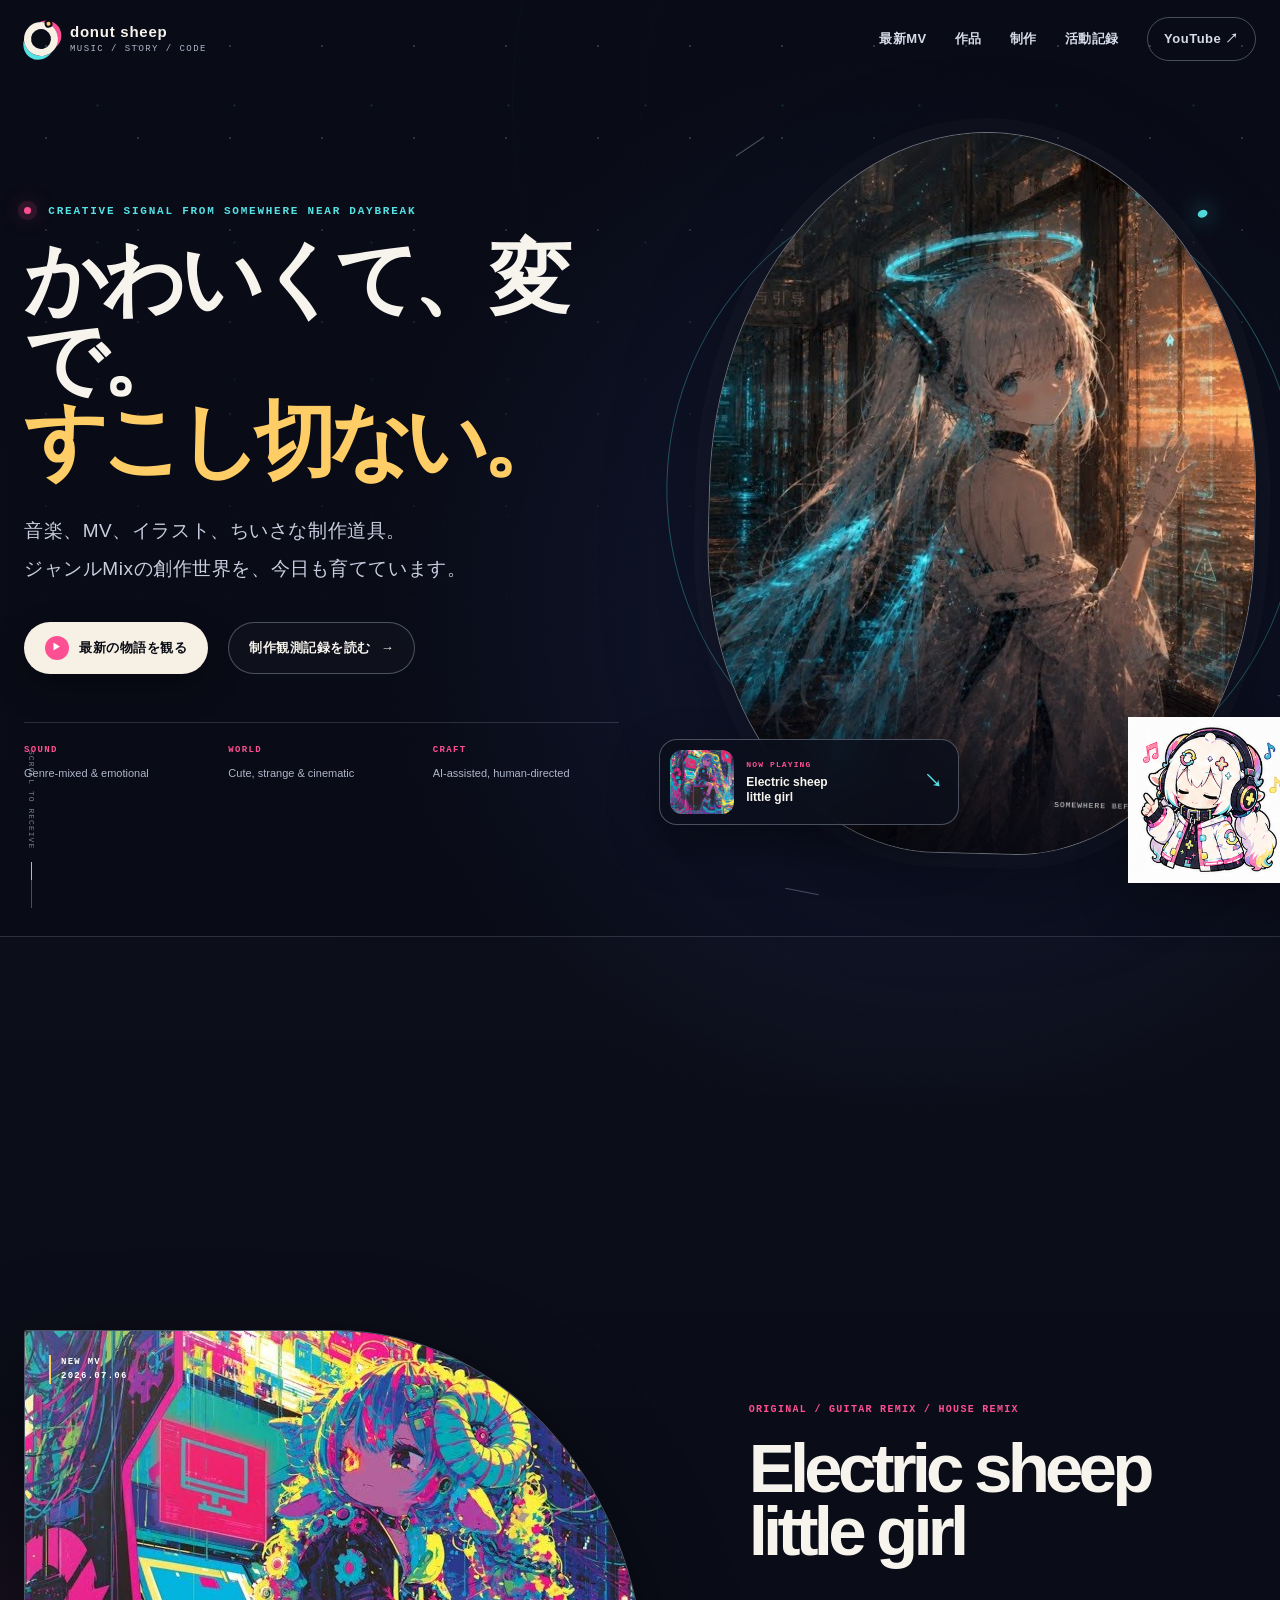
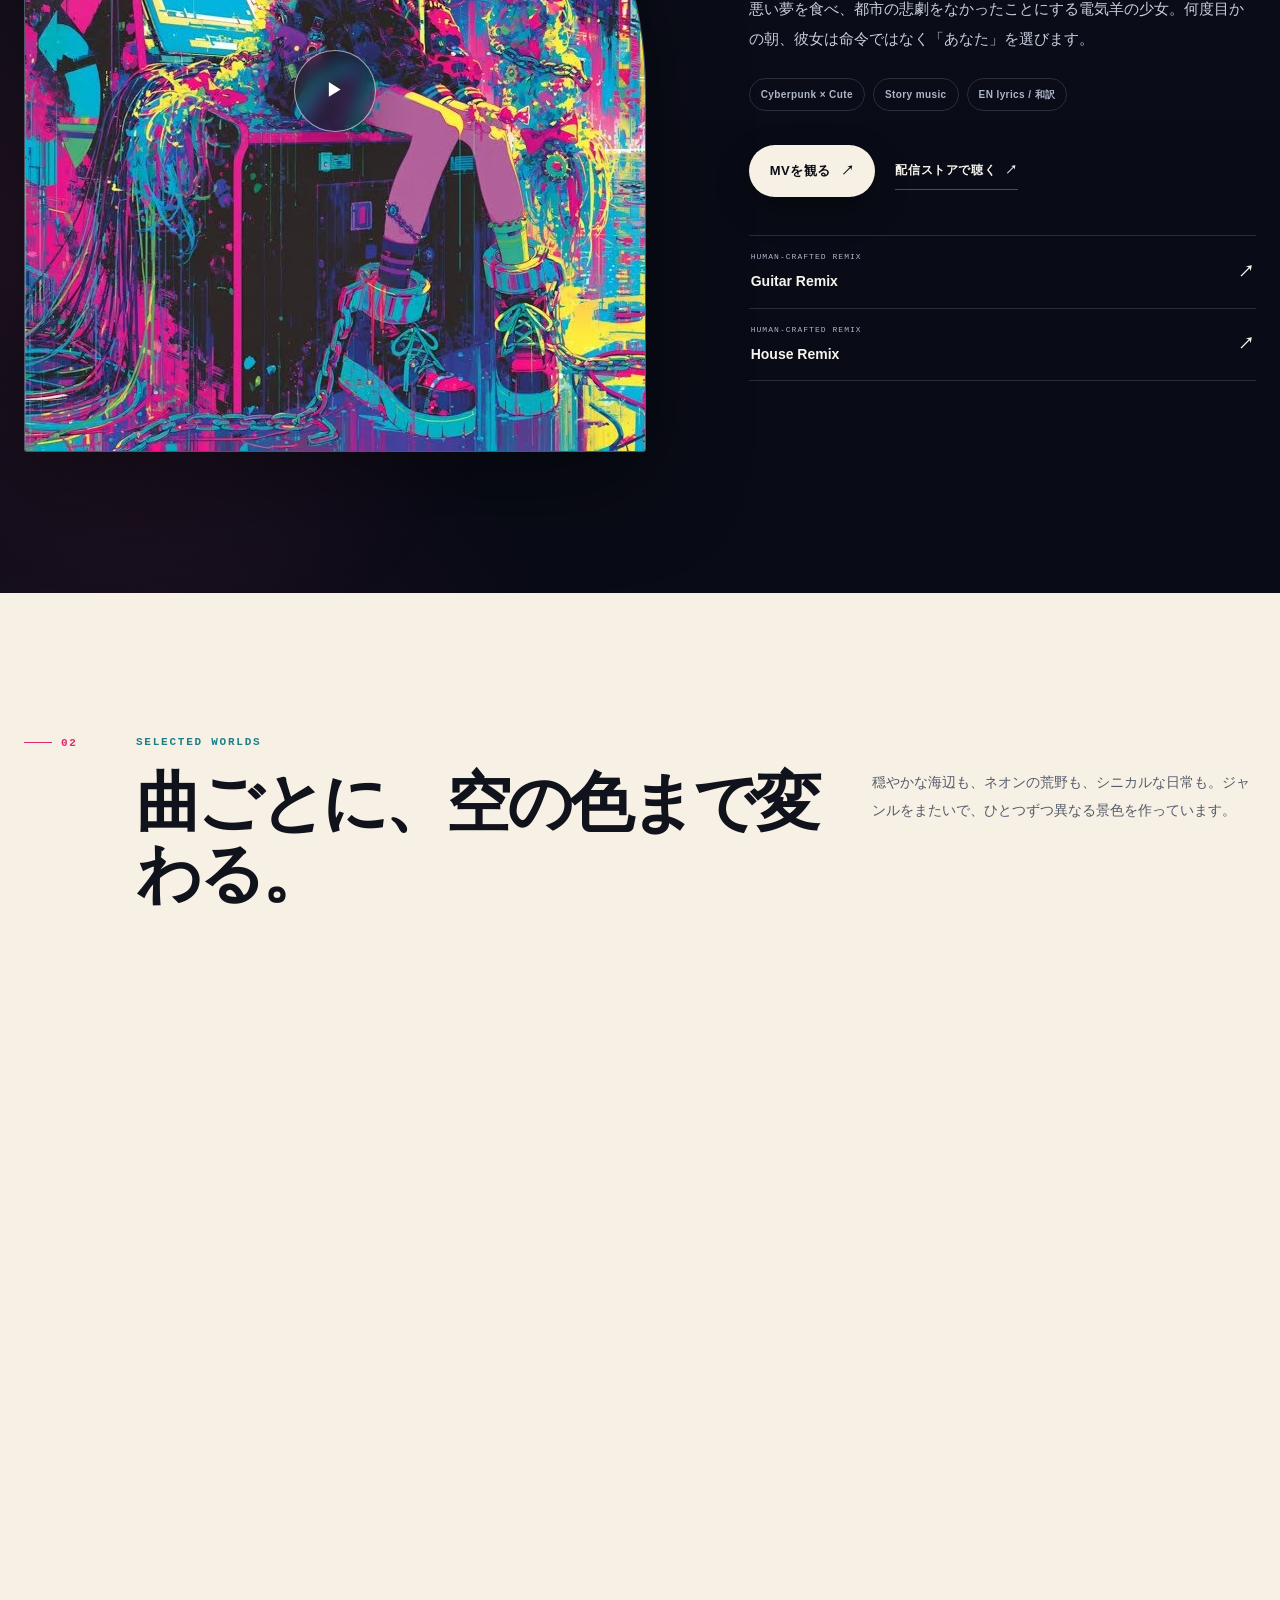
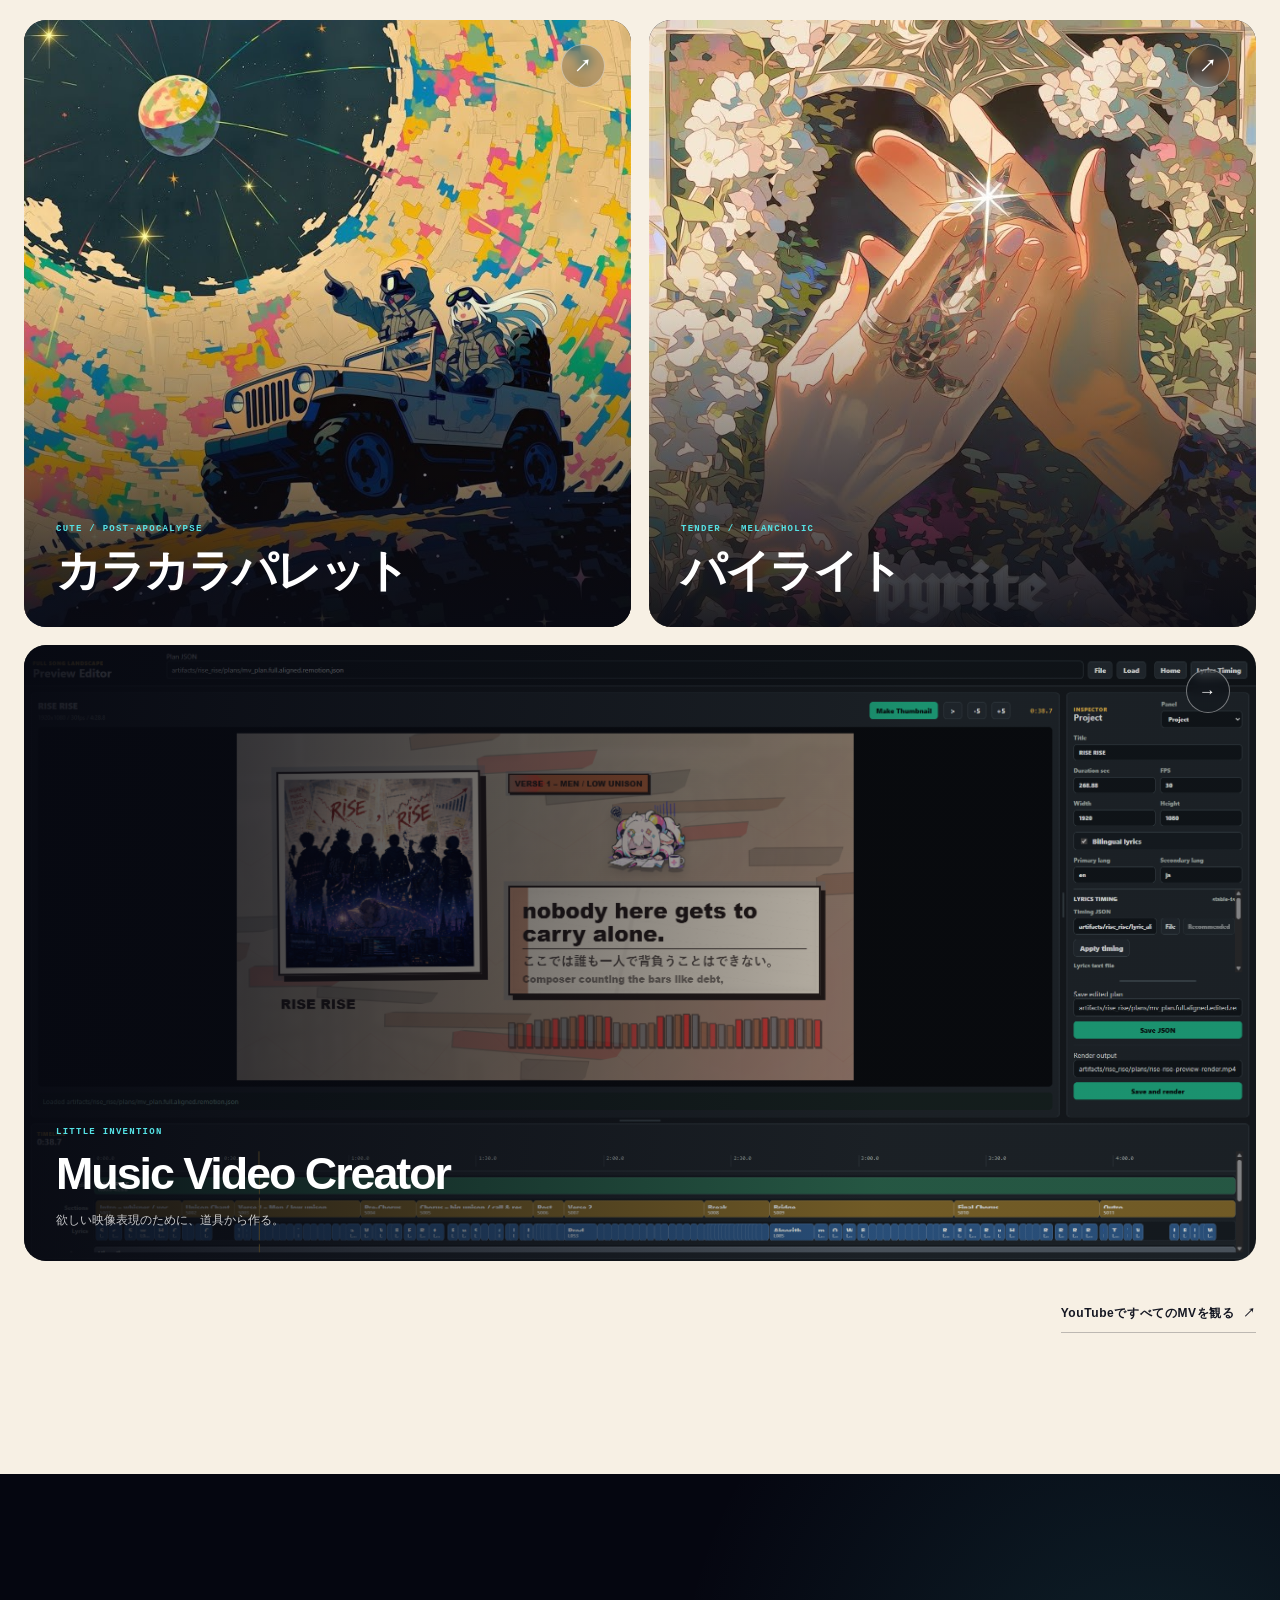
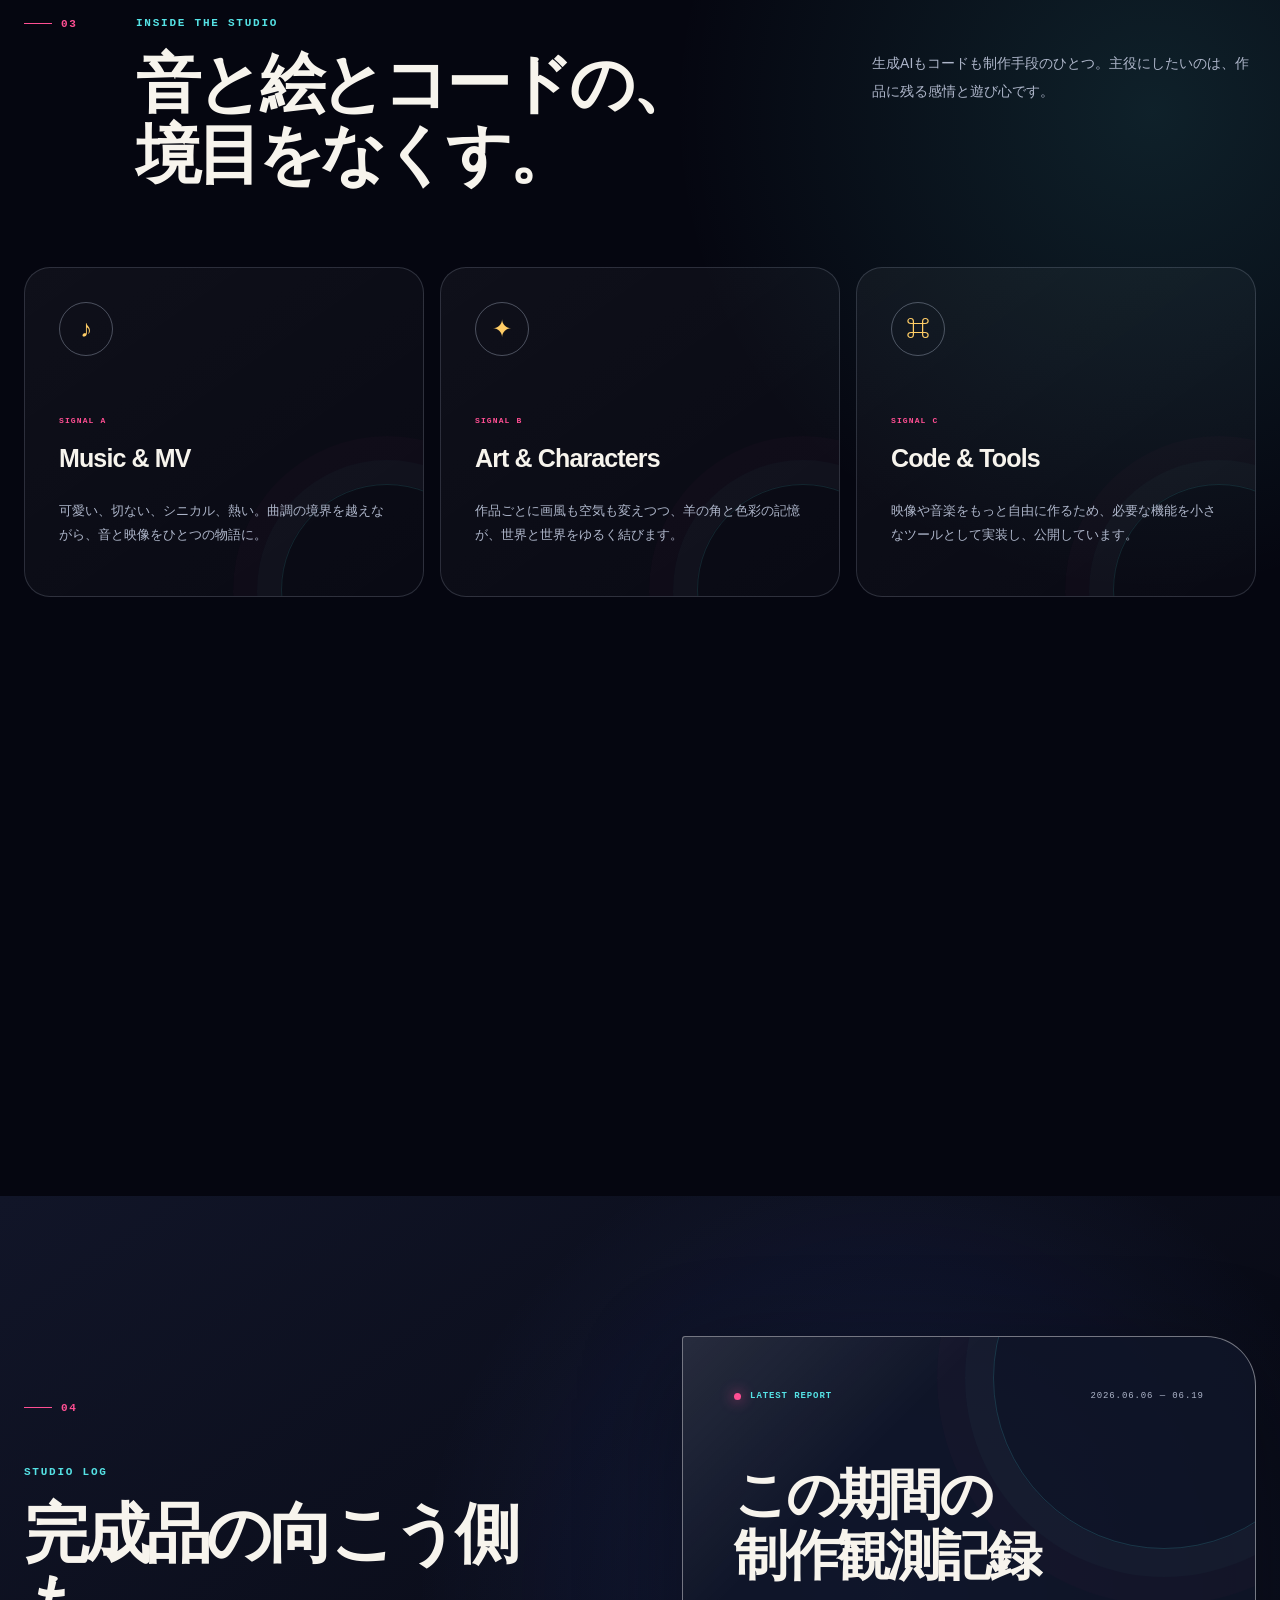
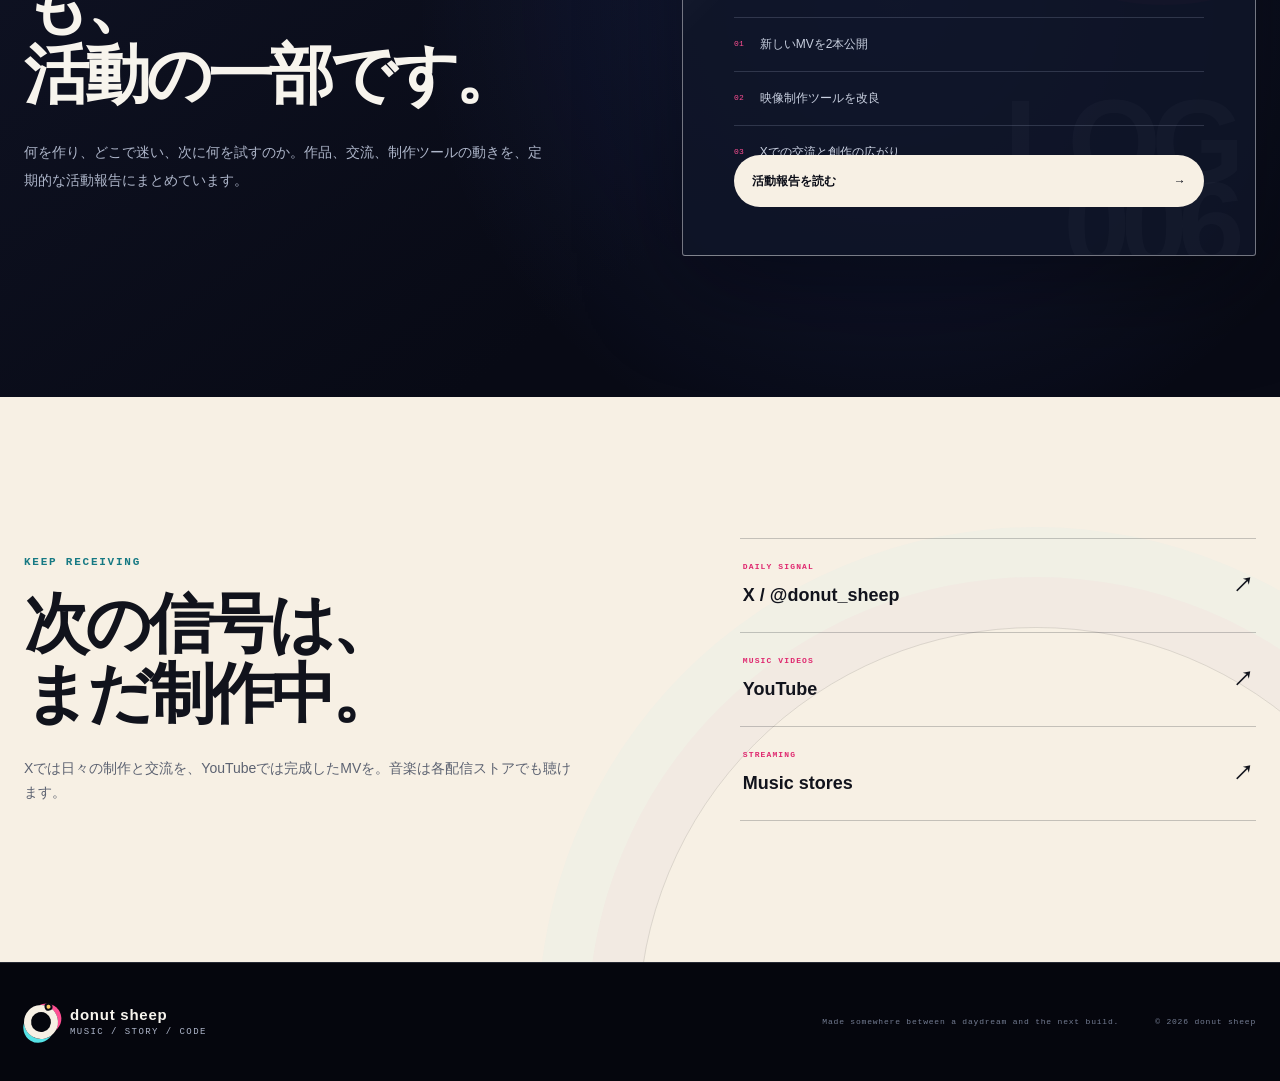
==== index.html @ ee9e43a9 "feat: launch permanent creative landing page" ====
<!doctype html>
<html lang="ja">
<head>
  <meta charset="utf-8">
  <meta name="viewport" content="width=device-width, initial-scale=1">
  <meta name="theme-color" content="#090b16">
  <meta name="description" content="どーなつひつじの音楽、MV、イラスト、制作ツールと活動記録。かわいくて、変で、すこし切ない創作世界をお届けします。">
  <meta property="og:type" content="website">
  <meta property="og:locale" content="ja_JP">
  <meta property="og:site_name" content="donut sheep">
  <meta property="og:title" content="donut sheep — 音楽と物語と、ちいさな発明">
  <meta property="og:description" content="かわいくて、変で、すこし切ない。音楽、MV、イラスト、コードが混ざり合う創作世界。">
  <meta property="og:url" content="https://donut-hitsuji.github.io/donut-sheep-activity-repo/">
  <meta property="og:image" content="https://donut-hitsuji.github.io/donut-sheep-activity-repo/assets/release-art/OLAK5uy_mo6-ecgW5FGHh7VlrSY8kWySjvDVWqp0U.jpg">
  <meta name="twitter:card" content="summary_large_image">
  <meta name="twitter:title" content="donut sheep — 音楽と物語と、ちいさな発明">
  <meta name="twitter:description" content="かわいくて、変で、すこし切ない創作世界。">
  <meta name="twitter:image" content="https://donut-hitsuji.github.io/donut-sheep-activity-repo/assets/release-art/OLAK5uy_mo6-ecgW5FGHh7VlrSY8kWySjvDVWqp0U.jpg">
  <link rel="canonical" href="https://donut-hitsuji.github.io/donut-sheep-activity-repo/">
  <link rel="icon" href="favicon.ico">
  <link rel="preload" href="assets/release-art/OLAK5uy_kS2SrZ3tnEMLHogoIgh3OvYpsSu4DKW_o.jpg" as="image">
  <link rel="preload" href="assets/release-art/OLAK5uy_mo6-ecgW5FGHh7VlrSY8kWySjvDVWqp0U.jpg" as="image">
  <link rel="stylesheet" href="assets/landing.css">
  <script src="assets/landing.js" defer></script>
  <title>donut sheep — 音楽と物語と、ちいさな発明</title>
</head>
<body>
  <a class="skip-link" href="#main">本文へ移動</a>
  <div class="ambient" aria-hidden="true">
    <span class="ambient-orbit ambient-orbit-a"></span>
    <span class="ambient-orbit ambient-orbit-b"></span>
  </div>

  <header class="site-header" data-header>
    <div class="nav-shell">
      <a class="brand" href="#top" aria-label="donut sheep トップへ">
        <span class="brand-mark" aria-hidden="true"><span></span></span>
        <span class="brand-copy">
          <strong>donut sheep</strong>
          <small>music / story / code</small>
        </span>
      </a>

      <button class="nav-toggle" type="button" aria-expanded="false" aria-controls="site-navigation" data-nav-toggle>
        <span class="sr-only">メニューを開く</span>
        <span></span><span></span>
      </button>

      <nav class="site-nav" id="site-navigation" aria-label="メインナビゲーション" data-nav>
        <a href="#now-playing">最新MV</a>
        <a href="#worlds">作品</a>
        <a href="#studio">制作</a>
        <a href="#activity">活動記録</a>
        <a class="nav-cta" href="https://www.youtube.com/@donutsheep_music" target="_blank" rel="noopener">YouTube <span aria-hidden="true">↗</span></a>
      </nav>
    </div>
  </header>

  <main id="main">
    <section class="hero" id="top" aria-labelledby="hero-title">
      <div class="hero-copy" data-reveal>
        <p class="eyebrow"><span class="signal-dot" aria-hidden="true"></span> Creative signal from somewhere near daybreak</p>
        <h1 id="hero-title"><span class="hero-title-first">かわいくて、<span>変で。</span></span><br><em>すこし切ない。</em></h1>
        <p class="hero-lead">音楽、MV、イラスト、ちいさな制作道具。<br>ジャンルMixの創作世界を、今日も育てています。</p>
        <div class="hero-actions">
          <a class="button button-primary" href="https://www.youtube.com/watch?v=LVpZmKG5guM" target="_blank" rel="noopener">
            <span class="button-icon" aria-hidden="true">▶</span> 最新の物語を観る
          </a>
          <a class="button button-ghost" data-latest-report-link href="activity-logs/2026-06-06.html">制作観測記録を読む <span aria-hidden="true">→</span></a>
        </div>
        <dl class="hero-facts" aria-label="活動概要">
          <div><dt>Sound</dt><dd>Genre-mixed &amp; emotional</dd></div>
          <div><dt>World</dt><dd>Cute, strange &amp; cinematic</dd></div>
          <div><dt>Craft</dt><dd>AI-assisted, human-directed</dd></div>
        </dl>
      </div>

      <div class="hero-visual" data-hero-visual data-reveal>
        <div class="hero-orbit" aria-hidden="true">
          <span class="orbit orbit-one"></span>
          <span class="orbit orbit-two"></span>
          <span class="orbit-tick tick-one"></span>
          <span class="orbit-tick tick-two"></span>
          <span class="orbit-tick tick-three"></span>
        </div>
        <figure class="hero-window">
          <img src="assets/release-art/OLAK5uy_kS2SrZ3tnEMLHogoIgh3OvYpsSu4DKW_o.jpg" alt="海辺の終着駅に立つ、光の輪をまとった少女のアートワーク" width="720" height="720">
          <figcaption>
            <span>Signal 4039</span>
            <span>somewhere before daybreak</span>
          </figcaption>
        </figure>
        <img class="hero-mascot" src="assets/characters/headphones.png" alt="ヘッドフォンで音楽を聴く、どーなつひつじのキャラクター" width="336" height="337">
        <a class="now-signal" href="#now-playing" aria-label="最新MV Electric sheep little girl へ">
          <img src="assets/release-art/OLAK5uy_mo6-ecgW5FGHh7VlrSY8kWySjvDVWqp0U.jpg" alt="" width="720" height="720">
          <span><small>NOW PLAYING</small><strong>Electric sheep<br>little girl</strong></span>
          <b aria-hidden="true">↘</b>
        </a>
      </div>

      <a class="scroll-cue" href="#now-playing">
        <span>Scroll to receive</span><i aria-hidden="true"></i>
      </a>
    </section>

    <section class="section feature-section" id="now-playing" aria-labelledby="now-heading">
      <div class="section-shell">
        <div class="section-heading" data-reveal>
          <p class="section-number">01</p>
          <div>
            <p class="eyebrow">Now playing</p>
            <h2 id="now-heading">いま届いている、<br>いちばん新しい物語。</h2>
          </div>
        </div>

        <article class="feature" data-reveal>
          <a class="feature-art" href="https://www.youtube.com/watch?v=LVpZmKG5guM" target="_blank" rel="noopener" aria-label="Electric sheep little girl のMVをYouTubeで観る">
            <img src="assets/release-art/OLAK5uy_mo6-ecgW5FGHh7VlrSY8kWySjvDVWqp0U.jpg" alt="鮮烈なネオンの電脳街に座る電気羊の少女" width="720" height="720" loading="lazy">
            <span class="art-play" aria-hidden="true">▶</span>
            <span class="art-corner">NEW MV<br>2026.07.06</span>
          </a>
          <div class="feature-copy">
            <p class="feature-kicker">Original / Guitar remix / House remix</p>
            <h3>Electric sheep<br>little girl</h3>
            <p class="feature-jp">悪い夢を食べ、都市の悲劇をなかったことにする電気羊の少女。何度目かの朝、彼女は命令ではなく「あなた」を選びます。</p>
            <div class="tag-list" aria-label="作品の特徴">
              <span>Cyberpunk × Cute</span><span>Story music</span><span>EN lyrics / 和訳</span>
            </div>
            <div class="feature-actions">
              <a class="button button-primary" href="https://www.youtube.com/watch?v=LVpZmKG5guM" target="_blank" rel="noopener">MVを観る <span aria-hidden="true">↗</span></a>
              <a class="text-link" href="https://linkco.re/ceUFvYER" target="_blank" rel="noopener">配信ストアで聴く <span aria-hidden="true">↗</span></a>
            </div>
            <div class="remix-list" aria-label="リミックス版">
              <a href="https://www.youtube.com/watch?v=sjA3XoUNMxE" target="_blank" rel="noopener">
                <span><small>HUMAN-CRAFTED REMIX</small><strong>Guitar Remix</strong></span><b aria-hidden="true">↗</b>
              </a>
              <a href="https://www.youtube.com/watch?v=4fTm78fnKjc" target="_blank" rel="noopener">
                <span><small>HUMAN-CRAFTED REMIX</small><strong>House Remix</strong></span><b aria-hidden="true">↗</b>
              </a>
            </div>
          </div>
        </article>
      </div>
    </section>

    <section class="section worlds-section" id="worlds" aria-labelledby="worlds-heading">
      <div class="section-shell">
        <div class="section-heading section-heading-split" data-reveal>
          <p class="section-number">02</p>
          <div>
            <p class="eyebrow">Selected worlds</p>
            <h2 id="worlds-heading">曲ごとに、空の色まで変わる。</h2>
          </div>
          <p class="section-intro">穏やかな海辺も、ネオンの荒野も、シニカルな日常も。ジャンルをまたいで、ひとつずつ異なる景色を作っています。</p>
        </div>

        <div class="world-grid">
          <a class="world-card world-card-wide" href="https://www.youtube.com/watch?v=DcTbUKzBPII" target="_blank" rel="noopener" data-reveal>
            <img src="assets/illustrations/いぬしっぽ.png" alt="犬が空模様を知らせる、いぬしっぽ気象台の街" width="1672" height="941" loading="lazy">
            <span class="world-shade"></span>
            <span class="world-copy"><small>HEALING / A LITTLE STRANGE</small><strong>いぬしっぽ気象台</strong><em>犬の気分で天気が変わる、七浜市の優しい風景。</em></span>
            <b aria-hidden="true">↗</b>
          </a>

          <a class="world-card" href="https://www.youtube.com/watch?v=tz9W5wWu4Xw" target="_blank" rel="noopener" data-reveal>
            <img src="assets/release-art/OLAK5uy_lgrVumqoSAPf03ZkZy9Vve4gCm-NOqR8g.jpg" alt="カラフルなポストアポカリプスの荒野を走る二人" width="720" height="720" loading="lazy">
            <span class="world-shade"></span>
            <span class="world-copy"><small>CUTE / POST-APOCALYPSE</small><strong>カラカラパレット</strong></span>
            <b aria-hidden="true">↗</b>
          </a>

          <a class="world-card" href="https://www.youtube.com/watch?v=3l1HzoUb9ec" target="_blank" rel="noopener" data-reveal>
            <img src="assets/release-art/OLAK5uy_lHQD8-dNjEWEXRk9tJUxF_X1QBNe7oWpc.jpg" alt="花に囲まれ、二人の手が鉱石を包むパイライトのアートワーク" width="720" height="720" loading="lazy">
            <span class="world-shade"></span>
            <span class="world-copy"><small>TENDER / MELANCHOLIC</small><strong>パイライト</strong></span>
            <b aria-hidden="true">↗</b>
          </a>

          <a class="world-card world-card-tool" href="music-video-creator.html" data-reveal>
            <img src="assets/PromoMaterials/MusicVideoCreator/full-preview.png" alt="Music Video Creatorの編集画面" width="1920" height="1080" loading="lazy">
            <span class="world-shade"></span>
            <span class="world-copy"><small>LITTLE INVENTION</small><strong>Music Video Creator</strong><em>欲しい映像表現のために、道具から作る。</em></span>
            <b aria-hidden="true">→</b>
          </a>
        </div>

        <p class="section-end-link" data-reveal><a class="text-link" href="https://www.youtube.com/@donutsheep_music/videos" target="_blank" rel="noopener">YouTubeですべてのMVを観る <span aria-hidden="true">↗</span></a></p>
      </div>
    </section>

    <section class="section studio-section" id="studio" aria-labelledby="studio-heading">
      <div class="section-shell">
        <div class="section-heading section-heading-split" data-reveal>
          <p class="section-number">03</p>
          <div>
            <p class="eyebrow">Inside the studio</p>
            <h2 id="studio-heading">音と絵とコードの、<br>境目をなくす。</h2>
          </div>
          <p class="section-intro">生成AIもコードも制作手段のひとつ。主役にしたいのは、作品に残る感情と遊び心です。</p>
        </div>

        <div class="signal-cards">
          <article class="signal-card" data-reveal>
            <span class="signal-icon" aria-hidden="true">♪</span>
            <p class="signal-index">SIGNAL A</p>
            <h3>Music &amp; MV</h3>
            <p>可愛い、切ない、シニカル、熱い。曲調の境界を越えながら、音と映像をひとつの物語に。</p>
          </article>
          <article class="signal-card" data-reveal>
            <span class="signal-icon" aria-hidden="true">✦</span>
            <p class="signal-index">SIGNAL B</p>
            <h3>Art &amp; Characters</h3>
            <p>作品ごとに画風も空気も変えつつ、羊の角と色彩の記憶が、世界と世界をゆるく結びます。</p>
          </article>
          <article class="signal-card" data-reveal>
            <span class="signal-icon" aria-hidden="true">⌘</span>
            <p class="signal-index">SIGNAL C</p>
            <h3>Code &amp; Tools</h3>
            <p>映像や音楽をもっと自由に作るため、必要な機能を小さなツールとして実装し、公開しています。</p>
          </article>
        </div>

        <div class="tool-bench" data-reveal>
          <div class="tool-bench-copy">
            <p class="eyebrow">Open workbench</p>
            <h3>制作に使える、公開HTML。</h3>
            <p>ジャンルや楽器、画風、映像美術を見渡すリファレンスと、音を整えるための小さな道具。ブラウザから自由に使えます。</p>
          </div>
          <div class="tool-links">
            <a href="public_tools/music_instrument_prompt_atlas.html"><span><small>MUSIC</small>Genre &amp; Instrument Atlas</span><b aria-hidden="true">→</b></a>
            <a href="public_tools/mv-nonreal-style-vocabulary.html"><span><small>VISUAL</small>Nonreal Style Vocabulary</span><b aria-hidden="true">→</b></a>
            <a href="public_tools/mv-visual-vocabulary.html"><span><small>VISUAL</small>MV Visual Vocabulary</span><b aria-hidden="true">→</b></a>
            <a href="public_tools/spatial_audio_effects_tool.html"><span><small>AUDIO</small>Spatial Audio Effects</span><b aria-hidden="true">→</b></a>
          </div>
          <img src="assets/characters/coding.png" alt="ノートパソコンで制作する、どーなつひつじのキャラクター" width="336" height="336" loading="lazy">
        </div>
      </div>
    </section>

    <section class="section activity-section" id="activity" aria-labelledby="activity-heading">
      <div class="section-shell activity-shell">
        <div class="activity-copy" data-reveal>
          <p class="section-number">04</p>
          <p class="eyebrow">Studio log</p>
          <h2 id="activity-heading">完成品の向こう側も、<br>活動の一部です。</h2>
          <p>何を作り、どこで迷い、次に何を試すのか。作品、交流、制作ツールの動きを、定期的な活動報告にまとめています。</p>
        </div>

        <article class="report-card" data-reveal>
          <div class="report-topline">
            <span class="report-status"><i aria-hidden="true"></i> Latest report</span>
            <time data-latest-report-period datetime="2026-06-19">2026.06.06 — 06.19</time>
          </div>
          <h3>この期間の<br>制作観測記録</h3>
          <ul>
            <li data-latest-report-highlight="1"><span>01</span>新しいMVを2本公開</li>
            <li data-latest-report-highlight="2"><span>02</span>映像制作ツールを改良</li>
            <li data-latest-report-highlight="3"><span>03</span>Xでの交流と創作の広がり</li>
          </ul>
          <a class="report-link" data-latest-report-link href="activity-logs/2026-06-06.html">活動報告を読む <span aria-hidden="true">→</span></a>
          <span class="report-watermark" aria-hidden="true">LOG<br>006</span>
        </article>
      </div>
    </section>

    <section class="section connect-section" id="connect" aria-labelledby="connect-heading">
      <div class="section-shell connect-shell" data-reveal>
        <div>
          <p class="eyebrow">Keep receiving</p>
          <h2 id="connect-heading">次の信号は、<br>まだ制作中。</h2>
          <p>Xでは日々の制作と交流を、YouTubeでは完成したMVを。音楽は各配信ストアでも聴けます。</p>
        </div>
        <div class="connect-links">
          <a href="https://x.com/donut_sheep" target="_blank" rel="noopener"><span><small>DAILY SIGNAL</small><strong>X / @donut_sheep</strong></span><b aria-hidden="true">↗</b></a>
          <a href="https://www.youtube.com/@donutsheep_music" target="_blank" rel="noopener"><span><small>MUSIC VIDEOS</small><strong>YouTube</strong></span><b aria-hidden="true">↗</b></a>
          <a href="https://www.tunecore.co.jp/artists/donut_hitsuji" target="_blank" rel="noopener"><span><small>STREAMING</small><strong>Music stores</strong></span><b aria-hidden="true">↗</b></a>
        </div>
      </div>
    </section>
  </main>

  <footer class="site-footer">
    <div class="footer-shell">
      <a class="brand footer-brand" href="#top">
        <span class="brand-mark" aria-hidden="true"><span></span></span>
        <span class="brand-copy"><strong>donut sheep</strong><small>music / story / code</small></span>
      </a>
      <p>Made somewhere between a daydream and the next build.</p>
      <p>© <span data-year>2026</span> donut sheep</p>
    </div>
  </footer>
</body>
</html>
---- assets/landing.css ----
:root {
  color-scheme: dark;
  --bg: #090b16;
  --bg-deep: #050610;
  --surface: #111625;
  --surface-soft: #171c2f;
  --cream: #f7f0e4;
  --ink: #f7f4ed;
  --muted: #aeb6ca;
  --cyan: #55e2e5;
  --pink: #ff4f93;
  --gold: #ffcd66;
  --blue: #7195ff;
  --line: rgba(218, 230, 255, 0.16);
  --line-strong: rgba(218, 230, 255, 0.3);
  --shadow: 0 30px 100px rgba(0, 0, 0, 0.38);
  --shell: min(1240px, calc(100% - 48px));
  --radius: 26px;
  --ease: cubic-bezier(0.22, 1, 0.36, 1);
}

* {
  box-sizing: border-box;
}

html {
  scroll-behavior: smooth;
  scroll-padding-top: 96px;
}

body {
  margin: 0;
  overflow-x: hidden;
  background:
    radial-gradient(circle at 72% 8%, rgba(59, 90, 188, 0.19), transparent 34rem),
    radial-gradient(circle at 12% 32%, rgba(255, 79, 147, 0.08), transparent 28rem),
    var(--bg);
  color: var(--ink);
  font-family: Inter, "Hiragino Sans", "Yu Gothic UI", "Yu Gothic", Meiryo, sans-serif;
  font-size: 16px;
  line-height: 1.75;
  text-rendering: optimizeLegibility;
  -webkit-font-smoothing: antialiased;
}

body::selection {
  background: var(--pink);
  color: white;
}

img {
  display: block;
  max-width: 100%;
}

a {
  color: inherit;
  text-decoration: none;
}

button,
a {
  -webkit-tap-highlight-color: transparent;
}

button {
  font: inherit;
}

:focus-visible {
  outline: 3px solid var(--gold);
  outline-offset: 5px;
}

.sr-only {
  position: absolute;
  width: 1px;
  height: 1px;
  padding: 0;
  margin: -1px;
  overflow: hidden;
  clip: rect(0, 0, 0, 0);
  white-space: nowrap;
  border: 0;
}

.skip-link {
  position: fixed;
  z-index: 200;
  top: 12px;
  left: 12px;
  transform: translateY(-160%);
  border-radius: 999px;
  background: var(--cream);
  padding: 10px 18px;
  color: var(--bg);
  font-weight: 800;
  transition: transform 0.2s ease;
}

.skip-link:focus {
  transform: translateY(0);
}

.ambient {
  position: fixed;
  z-index: -1;
  inset: 0;
  overflow: hidden;
  pointer-events: none;
  background-image:
    radial-gradient(circle, rgba(255, 255, 255, 0.5) 0 1px, transparent 1.4px),
    radial-gradient(circle, rgba(85, 226, 229, 0.35) 0 1px, transparent 1.5px);
  background-position: 0 0, 29px 37px;
  background-size: 92px 92px, 137px 137px;
  mask-image: linear-gradient(to bottom, #000 0, transparent 75%);
  opacity: 0.38;
}

.ambient-orbit {
  position: absolute;
  border: 1px solid rgba(85, 226, 229, 0.1);
  border-radius: 50%;
}

.ambient-orbit-a {
  top: -32vw;
  right: -20vw;
  width: 80vw;
  height: 80vw;
}

.ambient-orbit-b {
  top: -18vw;
  right: -4vw;
  width: 54vw;
  height: 54vw;
  border-color: rgba(255, 79, 147, 0.1);
}

.site-header {
  position: fixed;
  z-index: 100;
  top: 0;
  left: 0;
  width: 100%;
  border-bottom: 1px solid transparent;
  transition: background 0.3s ease, border-color 0.3s ease, backdrop-filter 0.3s ease;
}

.site-header.is-scrolled {
  border-color: var(--line);
  background: rgba(8, 10, 20, 0.82);
  backdrop-filter: blur(18px) saturate(130%);
}

.nav-shell {
  display: flex;
  width: var(--shell);
  min-height: 78px;
  margin: 0 auto;
  align-items: center;
  justify-content: space-between;
  gap: 32px;
}

.brand {
  display: inline-flex;
  align-items: center;
  gap: 12px;
}

.brand-mark {
  position: relative;
  display: grid;
  width: 34px;
  height: 34px;
  place-items: center;
  border: 7px solid var(--cream);
  border-radius: 50%;
  box-shadow: 6px -2px 0 -2px var(--pink), -4px 5px 0 -2px var(--cyan);
  transform: rotate(-14deg);
}

.brand-mark span {
  position: absolute;
  top: -7px;
  right: -5px;
  width: 8px;
  height: 8px;
  border: 2px solid var(--bg);
  border-radius: 50%;
  background: var(--gold);
}

.brand-copy {
  display: grid;
  line-height: 1.05;
}

.brand-copy strong {
  font-size: 15px;
  font-weight: 900;
  letter-spacing: 0.05em;
}

.brand-copy small {
  margin-top: 5px;
  color: var(--muted);
  font-family: ui-monospace, SFMono-Regular, Consolas, monospace;
  font-size: 9px;
  letter-spacing: 0.16em;
  text-transform: uppercase;
}

.site-nav {
  display: flex;
  align-items: center;
  gap: 28px;
}

.site-nav > a {
  position: relative;
  color: #d6dbea;
  font-size: 13px;
  font-weight: 700;
  letter-spacing: 0.04em;
}

.site-nav > a:not(.nav-cta)::after {
  position: absolute;
  bottom: -8px;
  left: 0;
  width: 100%;
  height: 1px;
  background: var(--cyan);
  content: "";
  transform: scaleX(0);
  transform-origin: right;
  transition: transform 0.3s var(--ease);
}

.site-nav > a:not(.nav-cta):hover::after {
  transform: scaleX(1);
  transform-origin: left;
}

.site-nav .nav-cta {
  border: 1px solid var(--line-strong);
  border-radius: 999px;
  padding: 10px 16px;
  transition: border-color 0.2s ease, background 0.2s ease;
}

.site-nav .nav-cta:hover {
  border-color: var(--cyan);
  background: rgba(85, 226, 229, 0.08);
}

.nav-toggle {
  display: none;
  width: 46px;
  height: 46px;
  border: 1px solid var(--line);
  border-radius: 50%;
  background: rgba(255, 255, 255, 0.04);
  color: var(--ink);
}

.nav-toggle > span:not(.sr-only) {
  display: block;
  width: 19px;
  height: 1px;
  margin: 5px auto;
  background: currentColor;
  transition: transform 0.25s ease;
}

.hero {
  position: relative;
  display: grid;
  width: var(--shell);
  min-height: 100svh;
  margin: 0 auto;
  padding: 132px 0 82px;
  grid-template-columns: minmax(0, 1fr) minmax(460px, 0.92fr);
  align-items: center;
  gap: clamp(46px, 7vw, 100px);
}

.hero-copy {
  position: relative;
  z-index: 5;
}

.eyebrow {
  margin: 0 0 18px;
  color: var(--cyan);
  font-family: ui-monospace, SFMono-Regular, Consolas, monospace;
  font-size: 11px;
  font-weight: 800;
  letter-spacing: 0.16em;
  line-height: 1.5;
  text-transform: uppercase;
}

.signal-dot {
  display: inline-block;
  width: 7px;
  height: 7px;
  margin-right: 9px;
  border-radius: 50%;
  background: var(--pink);
  box-shadow: 0 0 0 6px rgba(255, 79, 147, 0.12), 0 0 22px var(--pink);
  animation: signal-pulse 2.2s ease-in-out infinite;
}

.hero h1 {
  max-width: 760px;
  margin: 0;
  font-size: clamp(54px, 6.4vw, 104px);
  font-weight: 900;
  letter-spacing: -0.075em;
  line-height: 0.99;
}

.hero h1 em {
  color: var(--gold);
  font-family: "Yu Mincho", "Hiragino Mincho ProN", serif;
  font-style: normal;
  font-weight: 700;
  letter-spacing: -0.09em;
}

.hero-lead {
  max-width: 620px;
  margin: 30px 0 0;
  color: #c8cedf;
  font-size: clamp(16px, 1.5vw, 19px);
  letter-spacing: 0.03em;
  line-height: 2;
}

.hero-actions,
.feature-actions {
  display: flex;
  margin-top: 34px;
  align-items: center;
  flex-wrap: wrap;
  gap: 14px 20px;
}

.button {
  display: inline-flex;
  min-height: 52px;
  padding: 12px 20px;
  align-items: center;
  justify-content: center;
  gap: 10px;
  border: 1px solid transparent;
  border-radius: 999px;
  font-size: 13px;
  font-weight: 850;
  letter-spacing: 0.04em;
  transition: transform 0.25s var(--ease), box-shadow 0.25s ease, background 0.25s ease, border-color 0.25s ease;
}

.button:hover {
  transform: translateY(-3px);
}

.button-primary {
  background: var(--cream);
  box-shadow: 0 14px 34px rgba(0, 0, 0, 0.25);
  color: #0b0d17;
}

.button-primary:hover {
  box-shadow: 0 16px 44px rgba(85, 226, 229, 0.16);
}

.button-ghost {
  border-color: var(--line-strong);
  background: rgba(255, 255, 255, 0.025);
  color: var(--ink);
}

.button-ghost:hover {
  border-color: var(--cyan);
  background: rgba(85, 226, 229, 0.08);
}

.button-icon {
  display: grid;
  width: 24px;
  height: 24px;
  place-items: center;
  border-radius: 50%;
  background: var(--pink);
  color: white;
  font-size: 9px;
}

.hero-facts {
  display: grid;
  max-width: 650px;
  margin: 48px 0 0;
  padding: 20px 0 0;
  border-top: 1px solid var(--line);
  grid-template-columns: repeat(3, 1fr);
  gap: 18px;
}

.hero-facts div {
  min-width: 0;
}

.hero-facts dt,
.hero-facts dd {
  margin: 0;
}

.hero-facts dt {
  color: var(--pink);
  font-family: ui-monospace, SFMono-Regular, Consolas, monospace;
  font-size: 9px;
  font-weight: 800;
  letter-spacing: 0.15em;
  text-transform: uppercase;
}

.hero-facts dd {
  margin-top: 5px;
  overflow: hidden;
  color: var(--muted);
  font-size: 11px;
  text-overflow: ellipsis;
  white-space: nowrap;
}

.hero-visual {
  --parallax-x: 0px;
  --parallax-y: 0px;
  position: relative;
  z-index: 2;
  min-width: 0;
  transform: translate3d(var(--parallax-x), var(--parallax-y), 0);
  transition: transform 0.35s var(--ease);
}

.hero-window {
  position: relative;
  z-index: 2;
  width: min(100%, 610px);
  margin: 0 auto;
  overflow: hidden;
  border: 1px solid rgba(255, 255, 255, 0.38);
  border-radius: 50% 50% 43% 43%;
  background: var(--surface);
  box-shadow: var(--shadow), 0 0 0 14px rgba(255, 255, 255, 0.025);
  transform: rotate(1.5deg);
}

.hero-window::after {
  position: absolute;
  inset: 0;
  background:
    linear-gradient(145deg, rgba(255, 255, 255, 0.22), transparent 26%),
    linear-gradient(to top, rgba(5, 6, 16, 0.8), transparent 38%);
  content: "";
  pointer-events: none;
}

.hero-window img {
  width: 100%;
  aspect-ratio: 1;
  object-fit: cover;
  filter: saturate(0.92) contrast(1.04);
}

.hero-window figcaption {
  position: absolute;
  z-index: 2;
  right: 9%;
  bottom: 6%;
  left: 9%;
  display: flex;
  margin: 0;
  align-items: end;
  justify-content: space-between;
  gap: 16px;
  color: rgba(255, 255, 255, 0.86);
  font-family: ui-monospace, SFMono-Regular, Consolas, monospace;
  font-size: 8px;
  letter-spacing: 0.12em;
  text-transform: uppercase;
}

.hero-orbit {
  position: absolute;
  z-index: 1;
  inset: -10%;
  pointer-events: none;
}

.orbit {
  position: absolute;
  inset: 2%;
  border: 1px solid rgba(85, 226, 229, 0.35);
  border-radius: 50%;
  transform: rotate(-21deg) scaleY(0.77);
  animation: orbit-turn 28s linear infinite;
}

.orbit::before {
  position: absolute;
  top: 21%;
  right: 0.5%;
  width: 10px;
  height: 10px;
  border-radius: 50%;
  background: var(--cyan);
  box-shadow: 0 0 24px var(--cyan);
  content: "";
}

.orbit-two {
  inset: 10%;
  border-color: rgba(255, 79, 147, 0.3);
  transform: rotate(35deg) scaleY(0.82);
  animation-direction: reverse;
  animation-duration: 34s;
}

.orbit-two::before {
  top: 64%;
  right: 1%;
  width: 7px;
  height: 7px;
  background: var(--pink);
  box-shadow: 0 0 20px var(--pink);
}

.orbit-tick {
  position: absolute;
  width: 34px;
  height: 1px;
  background: var(--line-strong);
}

.tick-one { top: 10%; left: 12%; transform: rotate(-34deg); }
.tick-two { right: 0; bottom: 26%; transform: rotate(18deg); }
.tick-three { bottom: 4%; left: 20%; transform: rotate(11deg); }

.hero-mascot {
  position: absolute;
  z-index: 4;
  right: -7%;
  bottom: -4%;
  width: clamp(126px, 13vw, 190px);
  height: auto;
  filter: drop-shadow(0 16px 24px rgba(0, 0, 0, 0.32));
  animation: mascot-float 5s ease-in-out infinite;
}

.now-signal {
  position: absolute;
  z-index: 5;
  bottom: 4%;
  left: -9%;
  display: grid;
  width: min(300px, 58%);
  padding: 10px;
  border: 1px solid var(--line-strong);
  border-radius: 18px;
  background: rgba(12, 15, 28, 0.82);
  box-shadow: 0 20px 48px rgba(0, 0, 0, 0.38);
  backdrop-filter: blur(16px);
  grid-template-columns: 64px 1fr auto;
  align-items: center;
  gap: 12px;
  transition: transform 0.3s var(--ease), border-color 0.3s ease;
}

.now-signal:hover {
  border-color: var(--pink);
  transform: translateY(-5px) rotate(-1deg);
}

.now-signal img {
  width: 64px;
  height: 64px;
  border-radius: 12px;
  object-fit: cover;
}

.now-signal span {
  display: grid;
  min-width: 0;
}

.now-signal small,
.now-signal strong {
  line-height: 1.25;
}

.now-signal small {
  color: var(--pink);
  font-family: ui-monospace, SFMono-Regular, Consolas, monospace;
  font-size: 8px;
  font-weight: 850;
  letter-spacing: 0.14em;
}

.now-signal strong {
  margin-top: 5px;
  font-size: 12px;
}

.now-signal b {
  padding-right: 6px;
  color: var(--cyan);
  font-size: 18px;
}

.scroll-cue {
  position: absolute;
  bottom: 28px;
  left: 0;
  display: flex;
  align-items: center;
  gap: 13px;
  color: #747e99;
  font-family: ui-monospace, SFMono-Regular, Consolas, monospace;
  font-size: 8px;
  letter-spacing: 0.13em;
  text-transform: uppercase;
  writing-mode: vertical-rl;
}

.scroll-cue i {
  display: block;
  width: 1px;
  height: 46px;
  overflow: hidden;
  background: var(--line-strong);
}

.scroll-cue i::after {
  display: block;
  width: 1px;
  height: 18px;
  background: var(--cyan);
  content: "";
  animation: scroll-drop 2s ease-in-out infinite;
}

.section {
  position: relative;
  padding: clamp(92px, 11vw, 160px) 0;
}

.section-shell {
  width: var(--shell);
  margin: 0 auto;
}

.section-heading {
  display: grid;
  margin-bottom: clamp(46px, 6vw, 82px);
  grid-template-columns: 74px 1fr;
  align-items: start;
  gap: 16px 20px;
}

.section-heading-split {
  grid-template-columns: 74px minmax(0, 1fr) minmax(260px, 0.55fr);
  gap: 20px 38px;
}

.section-number {
  margin: 0;
  color: var(--pink);
  font-family: ui-monospace, SFMono-Regular, Consolas, monospace;
  font-size: 11px;
  font-weight: 800;
  letter-spacing: 0.16em;
}

.section-number::before {
  display: inline-block;
  width: 28px;
  height: 1px;
  margin-right: 9px;
  background: currentColor;
  content: "";
  vertical-align: middle;
}

.section-heading h2,
.activity-copy h2,
.connect-shell h2 {
  margin: 0;
  font-size: clamp(38px, 5.1vw, 72px);
  font-weight: 850;
  letter-spacing: -0.065em;
  line-height: 1.08;
}

.section-intro {
  margin: 34px 0 0;
  color: var(--muted);
  font-size: 14px;
  line-height: 2;
}

.feature-section {
  overflow: hidden;
  border-top: 1px solid var(--line);
  background:
    radial-gradient(circle at 8% 72%, rgba(255, 79, 147, 0.11), transparent 28rem),
    linear-gradient(180deg, rgba(255, 255, 255, 0.015), transparent);
}

.feature {
  display: grid;
  grid-template-columns: minmax(0, 0.92fr) minmax(400px, 0.75fr);
  align-items: center;
  gap: clamp(48px, 8vw, 112px);
}

.feature-art {
  position: relative;
  display: block;
  overflow: hidden;
  border: 1px solid var(--line-strong);
  border-radius: 3px 50% 3px 3px;
  background: var(--surface);
  box-shadow: var(--shadow);
}

.feature-art::before {
  position: absolute;
  z-index: 2;
  inset: 0;
  background: linear-gradient(145deg, rgba(255, 255, 255, 0.16), transparent 28%);
  content: "";
  pointer-events: none;
}

.feature-art img {
  width: 100%;
  aspect-ratio: 1;
  object-fit: cover;
  transition: transform 0.8s var(--ease), filter 0.8s ease;
}

.feature-art:hover img {
  filter: saturate(1.12);
  transform: scale(1.025);
}

.art-play {
  position: absolute;
  z-index: 3;
  top: 50%;
  left: 50%;
  display: grid;
  width: 82px;
  height: 82px;
  place-items: center;
  border: 1px solid rgba(255, 255, 255, 0.58);
  border-radius: 50%;
  background: rgba(7, 8, 18, 0.34);
  box-shadow: 0 12px 40px rgba(0, 0, 0, 0.24);
  backdrop-filter: blur(8px);
  color: white;
  font-size: 18px;
  transform: translate(-50%, -50%);
  transition: background 0.3s ease, transform 0.3s var(--ease);
}

.feature-art:hover .art-play {
  background: var(--pink);
  transform: translate(-50%, -50%) scale(1.08);
}

.art-corner {
  position: absolute;
  z-index: 3;
  top: 24px;
  left: 24px;
  border-left: 2px solid var(--gold);
  padding-left: 10px;
  color: white;
  font-family: ui-monospace, SFMono-Regular, Consolas, monospace;
  font-size: 9px;
  font-weight: 800;
  letter-spacing: 0.14em;
  line-height: 1.6;
}

.feature-copy {
  position: relative;
}

.feature-kicker {
  margin: 0 0 18px;
  color: var(--pink);
  font-family: ui-monospace, SFMono-Regular, Consolas, monospace;
  font-size: 10px;
  font-weight: 800;
  letter-spacing: 0.13em;
  text-transform: uppercase;
}

.feature-copy h3 {
  margin: 0;
  font-size: clamp(48px, 5.4vw, 80px);
  font-weight: 850;
  letter-spacing: -0.07em;
  line-height: 0.92;
}

.feature-jp {
  max-width: 620px;
  margin: 30px 0 0;
  color: #c7cede;
  font-size: 15px;
  line-height: 2;
}

.tag-list {
  display: flex;
  margin-top: 24px;
  flex-wrap: wrap;
  gap: 8px;
}

.tag-list span {
  border: 1px solid var(--line);
  border-radius: 999px;
  padding: 7px 11px;
  color: var(--muted);
  font-size: 10px;
  font-weight: 750;
  letter-spacing: 0.04em;
}

.text-link {
  display: inline-flex;
  padding: 8px 0;
  align-items: center;
  gap: 9px;
  border-bottom: 1px solid var(--line-strong);
  color: var(--ink);
  font-size: 12px;
  font-weight: 800;
  letter-spacing: 0.05em;
  transition: border-color 0.2s ease, color 0.2s ease;
}

.text-link:hover {
  border-color: var(--cyan);
  color: var(--cyan);
}

.remix-list {
  display: grid;
  margin-top: 38px;
  border-top: 1px solid var(--line);
}

.remix-list a {
  display: flex;
  min-height: 72px;
  padding: 14px 2px;
  border-bottom: 1px solid var(--line);
  align-items: center;
  justify-content: space-between;
  gap: 20px;
  transition: padding 0.3s var(--ease), color 0.2s ease;
}

.remix-list a:hover {
  padding-left: 10px;
  color: var(--cyan);
}

.remix-list span {
  display: grid;
}

.remix-list small {
  color: var(--muted);
  font-family: ui-monospace, SFMono-Regular, Consolas, monospace;
  font-size: 8px;
  letter-spacing: 0.13em;
}

.remix-list strong {
  margin-top: 5px;
  font-size: 14px;
}

.worlds-section {
  background: var(--cream);
  color: #11131c;
}

.worlds-section .eyebrow {
  color: #1c7f88;
}

.worlds-section .section-number {
  color: #df286f;
}

.worlds-section .section-intro {
  color: #555b6b;
}

.world-grid {
  display: grid;
  grid-template-columns: repeat(2, minmax(0, 1fr));
  gap: 18px;
}

.world-card {
  position: relative;
  min-height: 520px;
  overflow: hidden;
  border-radius: 22px;
  background: #171927;
  color: white;
}

.world-card-wide,
.world-card-tool {
  grid-column: 1 / -1;
  min-height: 540px;
}

.world-card img {
  width: 100%;
  height: 100%;
  min-height: inherit;
  object-fit: cover;
  transition: transform 0.9s var(--ease), filter 0.9s ease;
}

.world-card-wide img,
.world-card-tool img {
  aspect-ratio: 16 / 8;
}

.world-card:hover img {
  filter: saturate(1.08) contrast(1.02);
  transform: scale(1.025);
}

.world-shade {
  position: absolute;
  inset: 0;
  background: linear-gradient(to top, rgba(8, 10, 20, 0.9), transparent 58%);
}

.world-card-wide .world-shade {
  background: linear-gradient(95deg, rgba(13, 18, 32, 0.9), rgba(13, 18, 32, 0.12) 62%), linear-gradient(to top, rgba(13, 18, 32, 0.5), transparent 45%);
}

.world-card-tool .world-shade {
  background: linear-gradient(95deg, rgba(7, 9, 18, 0.94), rgba(7, 9, 18, 0.2) 70%);
}

.world-copy {
  position: absolute;
  z-index: 2;
  right: 32px;
  bottom: 30px;
  left: 32px;
  display: grid;
  max-width: 620px;
}

.world-copy small {
  color: var(--cyan);
  font-family: ui-monospace, SFMono-Regular, Consolas, monospace;
  font-size: 9px;
  font-weight: 850;
  letter-spacing: 0.14em;
}

.world-copy strong {
  margin-top: 8px;
  font-size: clamp(24px, 3.5vw, 48px);
  letter-spacing: -0.045em;
  line-height: 1.15;
}

.world-copy em {
  margin-top: 10px;
  color: rgba(255, 255, 255, 0.78);
  font-size: 12px;
  font-style: normal;
}

.world-card > b {
  position: absolute;
  z-index: 3;
  right: 26px;
  top: 24px;
  display: grid;
  width: 44px;
  height: 44px;
  place-items: center;
  border: 1px solid rgba(255, 255, 255, 0.42);
  border-radius: 50%;
  background: rgba(7, 9, 18, 0.22);
  backdrop-filter: blur(6px);
  font-size: 17px;
  transition: background 0.25s ease, transform 0.25s var(--ease);
}

.world-card:hover > b {
  background: var(--pink);
  transform: rotate(8deg);
}

.section-end-link {
  margin: 34px 0 0;
  text-align: right;
}

.worlds-section .text-link {
  border-color: rgba(17, 19, 28, 0.25);
  color: #151722;
}

.worlds-section .text-link:hover {
  border-color: #167983;
  color: #167983;
}

.studio-section {
  overflow: hidden;
  background:
    radial-gradient(circle at 90% 18%, rgba(85, 226, 229, 0.12), transparent 30rem),
    var(--bg-deep);
}

.signal-cards {
  display: grid;
  grid-template-columns: repeat(3, minmax(0, 1fr));
  gap: 16px;
}

.signal-card {
  position: relative;
  min-height: 330px;
  overflow: hidden;
  border: 1px solid var(--line);
  border-radius: var(--radius);
  background: linear-gradient(145deg, rgba(255, 255, 255, 0.045), rgba(255, 255, 255, 0.018));
  padding: 34px;
  transition: transform 0.35s var(--ease), border-color 0.35s ease, background 0.35s ease;
}

.signal-card::after {
  position: absolute;
  right: -70px;
  bottom: -100px;
  width: 210px;
  height: 210px;
  border: 1px solid rgba(85, 226, 229, 0.12);
  border-radius: 50%;
  box-shadow: 0 0 0 24px rgba(85, 226, 229, 0.025), 0 0 0 48px rgba(255, 79, 147, 0.018);
  content: "";
}

.signal-card:hover {
  border-color: rgba(85, 226, 229, 0.42);
  background: linear-gradient(145deg, rgba(85, 226, 229, 0.075), rgba(255, 79, 147, 0.025));
  transform: translateY(-8px);
}

.signal-icon {
  display: grid;
  width: 54px;
  height: 54px;
  place-items: center;
  border: 1px solid var(--line-strong);
  border-radius: 50%;
  color: var(--gold);
  font-size: 24px;
}

.signal-index {
  margin: 58px 0 9px;
  color: var(--pink);
  font-family: ui-monospace, SFMono-Regular, Consolas, monospace;
  font-size: 8px;
  font-weight: 850;
  letter-spacing: 0.14em;
}

.signal-card h3 {
  margin: 0;
  font-size: 25px;
  letter-spacing: -0.035em;
}

.signal-card p:last-child {
  position: relative;
  z-index: 2;
  margin: 18px 0 0;
  color: var(--muted);
  font-size: 13px;
  line-height: 1.9;
}

.tool-bench {
  position: relative;
  display: grid;
  min-height: 440px;
  margin-top: 18px;
  overflow: hidden;
  border: 1px solid var(--line);
  border-radius: var(--radius);
  background:
    linear-gradient(110deg, rgba(255, 79, 147, 0.09), transparent 38%),
    linear-gradient(145deg, #151a2d, #0d1120);
  padding: clamp(32px, 5vw, 64px);
  grid-template-columns: 0.72fr 1fr;
  gap: clamp(40px, 7vw, 96px);
  align-items: center;
}

.tool-bench::before {
  position: absolute;
  top: -220px;
  left: -100px;
  width: 460px;
  height: 460px;
  border: 1px solid rgba(255, 79, 147, 0.12);
  border-radius: 50%;
  content: "";
}

.tool-bench-copy {
  position: relative;
  z-index: 2;
}

.tool-bench-copy h3 {
  margin: 0;
  font-size: clamp(32px, 4vw, 54px);
  letter-spacing: -0.055em;
  line-height: 1.15;
}

.tool-bench-copy > p:last-child {
  max-width: 480px;
  margin: 22px 0 0;
  color: var(--muted);
  font-size: 13px;
}

.tool-links {
  position: relative;
  z-index: 2;
  display: grid;
  border-top: 1px solid var(--line);
}

.tool-links a {
  display: flex;
  min-height: 72px;
  padding: 12px 4px;
  border-bottom: 1px solid var(--line);
  align-items: center;
  justify-content: space-between;
  gap: 20px;
  transition: padding 0.3s var(--ease), color 0.2s ease;
}

.tool-links a:hover {
  padding-left: 12px;
  color: var(--cyan);
}

.tool-links span {
  display: grid;
  font-size: 13px;
  font-weight: 750;
}

.tool-links small {
  margin-bottom: 4px;
  color: var(--pink);
  font-family: ui-monospace, SFMono-Regular, Consolas, monospace;
  font-size: 7px;
  letter-spacing: 0.14em;
}

.tool-bench > img {
  position: absolute;
  z-index: 1;
  bottom: -40px;
  left: 25%;
  width: 180px;
  opacity: 0.16;
  filter: grayscale(0.3);
  transform: rotate(-8deg);
}

.activity-section {
  background:
    radial-gradient(circle at 70% 50%, rgba(76, 112, 255, 0.17), transparent 30rem),
    linear-gradient(145deg, #111528, #080a15 66%);
}

.activity-shell {
  display: grid;
  grid-template-columns: minmax(0, 0.72fr) minmax(440px, 0.78fr);
  align-items: center;
  gap: clamp(56px, 10vw, 140px);
}

.activity-copy .section-number {
  margin-bottom: 46px;
}

.activity-copy > p:last-child {
  max-width: 560px;
  margin: 28px 0 0;
  color: var(--muted);
  font-size: 14px;
  line-height: 2;
}

.report-card {
  position: relative;
  min-height: 520px;
  overflow: hidden;
  border: 1px solid rgba(255, 255, 255, 0.42);
  border-radius: 3px 50px 3px 3px;
  background:
    linear-gradient(135deg, rgba(255, 255, 255, 0.1), transparent 28%),
    rgba(16, 21, 40, 0.86);
  box-shadow: var(--shadow);
  padding: clamp(30px, 4vw, 54px);
}

.report-card::before {
  position: absolute;
  top: -130px;
  right: -80px;
  width: 340px;
  height: 340px;
  border: 1px solid rgba(85, 226, 229, 0.17);
  border-radius: 50%;
  box-shadow: 0 0 0 28px rgba(85, 226, 229, 0.025), 0 0 0 56px rgba(255, 79, 147, 0.02);
  content: "";
}

.report-topline {
  position: relative;
  z-index: 2;
  display: flex;
  align-items: center;
  justify-content: space-between;
  gap: 20px;
  color: var(--muted);
  font-family: ui-monospace, SFMono-Regular, Consolas, monospace;
  font-size: 9px;
  letter-spacing: 0.1em;
  text-transform: uppercase;
}

.report-status {
  display: flex;
  align-items: center;
  gap: 9px;
  color: var(--cyan);
  font-weight: 850;
}

.report-status i {
  width: 7px;
  height: 7px;
  border-radius: 50%;
  background: var(--pink);
  box-shadow: 0 0 14px var(--pink);
}

.report-card h3 {
  position: relative;
  z-index: 2;
  margin: 60px 0 32px;
  font-size: clamp(38px, 4.2vw, 58px);
  letter-spacing: -0.06em;
  line-height: 1.12;
}

.report-card ul {
  position: relative;
  z-index: 2;
  display: grid;
  margin: 0;
  padding: 0;
  list-style: none;
  border-top: 1px solid var(--line);
}

.report-card li {
  display: flex;
  min-height: 54px;
  border-bottom: 1px solid var(--line);
  align-items: center;
  gap: 16px;
  color: #c9d0e0;
  font-size: 12px;
}

.report-card li span {
  color: var(--pink);
  font-family: ui-monospace, SFMono-Regular, Consolas, monospace;
  font-size: 8px;
}

.report-link {
  position: absolute;
  z-index: 3;
  right: clamp(30px, 4vw, 54px);
  bottom: clamp(30px, 4vw, 48px);
  left: clamp(30px, 4vw, 54px);
  display: flex;
  min-height: 52px;
  padding: 10px 18px;
  border-radius: 999px;
  background: var(--cream);
  align-items: center;
  justify-content: space-between;
  color: #0b0d17;
  font-size: 12px;
  font-weight: 850;
  transition: background 0.25s ease, transform 0.25s var(--ease);
}

.report-link:hover {
  background: var(--cyan);
  transform: translateY(-3px);
}

.report-watermark {
  position: absolute;
  right: 20px;
  bottom: -10px;
  color: rgba(255, 255, 255, 0.025);
  font-family: Impact, sans-serif;
  font-size: 120px;
  font-weight: 900;
  letter-spacing: -0.08em;
  line-height: 0.68;
  pointer-events: none;
  text-align: right;
}

.connect-section {
  overflow: hidden;
  background: var(--cream);
  color: #11131c;
}

.connect-section::after {
  position: absolute;
  right: -12vw;
  bottom: -36vw;
  width: 62vw;
  height: 62vw;
  border: 1px solid rgba(17, 19, 28, 0.12);
  border-radius: 50%;
  box-shadow: 0 0 0 50px rgba(255, 79, 147, 0.04), 0 0 0 100px rgba(85, 226, 229, 0.03);
  content: "";
}

.connect-shell {
  position: relative;
  z-index: 2;
  display: grid;
  grid-template-columns: minmax(0, 0.82fr) minmax(400px, 0.72fr);
  gap: clamp(58px, 10vw, 140px);
  align-items: center;
}

.connect-shell .eyebrow {
  color: #167983;
}

.connect-shell > div:first-child > p:last-child {
  max-width: 560px;
  margin: 26px 0 0;
  color: #5c6271;
  font-size: 14px;
}

.connect-links {
  display: grid;
  border-top: 1px solid rgba(17, 19, 28, 0.22);
}

.connect-links a {
  display: flex;
  min-height: 94px;
  padding: 16px 3px;
  border-bottom: 1px solid rgba(17, 19, 28, 0.22);
  align-items: center;
  justify-content: space-between;
  gap: 24px;
  transition: padding 0.3s var(--ease), color 0.2s ease;
}

.connect-links a:hover {
  padding-left: 12px;
  color: #167983;
}

.connect-links span {
  display: grid;
}

.connect-links small {
  color: #df286f;
  font-family: ui-monospace, SFMono-Regular, Consolas, monospace;
  font-size: 8px;
  font-weight: 850;
  letter-spacing: 0.14em;
}

.connect-links strong {
  margin-top: 6px;
  font-size: 18px;
}

.connect-links b {
  font-size: 20px;
}

.site-footer {
  border-top: 1px solid var(--line);
  background: #05060d;
  padding: 42px 0;
}

.footer-shell {
  display: grid;
  width: var(--shell);
  margin: 0 auto;
  grid-template-columns: 1fr auto auto;
  align-items: center;
  gap: 36px;
}

.footer-shell p {
  margin: 0;
  color: #747d93;
  font-family: ui-monospace, SFMono-Regular, Consolas, monospace;
  font-size: 8px;
  letter-spacing: 0.1em;
}

.js [data-reveal] {
  opacity: 0;
  transform: translateY(34px);
  transition: opacity 0.9s var(--ease), transform 0.9s var(--ease);
}

.js [data-reveal].is-visible {
  opacity: 1;
  transform: translateY(0);
}

@keyframes signal-pulse {
  0%, 100% { opacity: 0.5; transform: scale(0.8); }
  50% { opacity: 1; transform: scale(1); }
}

@keyframes orbit-turn {
  to { rotate: 360deg; }
}

@keyframes mascot-float {
  0%, 100% { transform: translateY(0) rotate(2deg); }
  50% { transform: translateY(-10px) rotate(-1deg); }
}

@keyframes scroll-drop {
  0% { transform: translateY(-22px); opacity: 0; }
  35% { opacity: 1; }
  100% { transform: translateY(52px); opacity: 0; }
}

@media (max-width: 1080px) {
  :root {
    --shell: min(100% - 38px, 980px);
  }

  .hero {
    grid-template-columns: minmax(0, 1fr) minmax(380px, 0.82fr);
    gap: 38px;
  }

  .hero h1 {
    font-size: clamp(50px, 6.5vw, 74px);
  }

  .hero-mascot {
    right: -2%;
  }

  .now-signal {
    left: -4%;
  }

  .section-heading-split {
    grid-template-columns: 64px minmax(0, 1fr) minmax(230px, 0.55fr);
    gap: 18px 26px;
  }

  .feature {
    grid-template-columns: minmax(0, 0.9fr) minmax(360px, 0.72fr);
    gap: 52px;
  }
}

@media (max-width: 860px) {
  .site-nav {
    gap: 17px;
  }

  .site-nav > a {
    font-size: 11px;
  }

  .hero {
    min-height: auto;
    padding-top: 132px;
    grid-template-columns: 1fr;
  }

  .hero-copy {
    max-width: 760px;
  }

  .hero h1 {
    font-size: clamp(58px, 11vw, 90px);
  }

  .hero-visual {
    width: min(90%, 640px);
    margin: 30px auto 0;
  }

  .scroll-cue {
    display: none;
  }

  .section-heading-split {
    grid-template-columns: 60px 1fr;
  }

  .section-heading-split .section-intro {
    grid-column: 2;
    margin-top: 6px;
  }

  .feature {
    grid-template-columns: 1fr;
  }

  .feature-art {
    width: min(100%, 660px);
  }

  .signal-cards {
    grid-template-columns: 1fr;
  }

  .signal-card {
    min-height: auto;
  }

  .signal-index {
    margin-top: 38px;
  }

  .tool-bench {
    grid-template-columns: 1fr;
  }

  .tool-bench > img {
    left: auto;
    right: 2%;
    bottom: -25px;
  }

  .activity-shell,
  .connect-shell {
    grid-template-columns: 1fr;
  }

  .report-card {
    max-width: 650px;
  }

  .connect-links {
    max-width: 680px;
  }
}

@media (max-width: 680px) {
  :root {
    --shell: calc(100% - 28px);
    --radius: 20px;
  }

  html {
    scroll-padding-top: 76px;
  }

  .nav-shell {
    min-height: 68px;
  }

  .nav-toggle {
    position: relative;
    z-index: 3;
    display: block;
  }

  .nav-toggle[aria-expanded="true"] span:nth-of-type(2) {
    transform: translateY(3px) rotate(45deg);
  }

  .nav-toggle[aria-expanded="true"] span:nth-of-type(3) {
    transform: translateY(-3px) rotate(-45deg);
  }

  .site-nav {
    position: absolute;
    z-index: 2;
    top: 10px;
    right: 10px;
    left: 10px;
    display: grid;
    visibility: hidden;
    min-height: 360px;
    border: 1px solid var(--line-strong);
    border-radius: 22px;
    background: rgba(8, 10, 20, 0.97);
    padding: 78px 24px 24px;
    box-shadow: var(--shadow);
    opacity: 0;
    backdrop-filter: blur(22px);
    align-content: start;
    gap: 0;
    transform: translateY(-12px);
    transition: opacity 0.25s ease, transform 0.25s var(--ease), visibility 0.25s;
  }

  .site-nav.is-open {
    visibility: visible;
    opacity: 1;
    transform: translateY(0);
  }

  .site-nav > a {
    display: flex;
    min-height: 50px;
    border-bottom: 1px solid var(--line);
    align-items: center;
    font-size: 13px;
  }

  .site-nav > a::after {
    display: none;
  }

  .site-nav .nav-cta {
    justify-content: center;
    margin-top: 18px;
    border: 1px solid var(--line-strong);
  }

  .hero {
    padding: 112px 0 78px;
    gap: 30px;
  }

  .hero h1 {
    font-size: clamp(48px, 15.4vw, 72px);
    letter-spacing: -0.085em;
  }

  .hero-lead {
    margin-top: 24px;
    font-size: 14px;
    line-height: 1.9;
  }

  .hero-actions {
    align-items: stretch;
    flex-direction: column;
  }

  .hero-actions .button {
    width: 100%;
  }

  .hero-facts {
    margin-top: 34px;
    grid-template-columns: 1fr;
    gap: 12px;
  }

  .hero-facts div {
    display: grid;
    grid-template-columns: 76px 1fr;
    align-items: center;
    gap: 12px;
  }

  .hero-facts dd {
    margin-top: 0;
  }

  .hero-visual {
    width: 100%;
    margin-top: 10px;
  }

  .hero-window {
    width: 92%;
  }

  .hero-orbit {
    inset: -3%;
  }

  .hero-mascot {
    right: -1%;
    bottom: -8%;
    width: 118px;
  }

  .now-signal {
    bottom: 0;
    left: -1%;
    width: 62%;
    grid-template-columns: 50px 1fr auto;
  }

  .now-signal img {
    width: 50px;
    height: 50px;
  }

  .section {
    padding: 92px 0;
  }

  .section-heading,
  .section-heading-split {
    margin-bottom: 42px;
    grid-template-columns: 1fr;
  }

  .section-heading-split .section-intro {
    grid-column: auto;
  }

  .section-heading h2,
  .activity-copy h2,
  .connect-shell h2 {
    font-size: clamp(36px, 12vw, 54px);
  }

  .section-number {
    margin-bottom: 4px;
  }

  .feature {
    gap: 42px;
  }

  .feature-art {
    border-radius: 3px 36% 3px 3px;
  }

  .feature-copy h3 {
    font-size: clamp(46px, 14vw, 64px);
  }

  .feature-jp {
    font-size: 13px;
  }

  .feature-actions {
    align-items: stretch;
    flex-direction: column;
  }

  .feature-actions .button {
    width: 100%;
  }

  .world-grid {
    grid-template-columns: 1fr;
  }

  .world-card,
  .world-card-wide,
  .world-card-tool {
    min-height: 440px;
    grid-column: auto;
  }

  .world-card-wide img,
  .world-card-tool img {
    aspect-ratio: auto;
  }

  .world-card-wide img {
    object-position: 72% center;
  }

  .world-card-wide .world-shade,
  .world-card-tool .world-shade {
    background: linear-gradient(to top, rgba(8, 10, 20, 0.92), transparent 60%);
  }

  .world-copy {
    right: 22px;
    bottom: 22px;
    left: 22px;
  }

  .world-copy strong {
    font-size: 27px;
  }

  .signal-card,
  .tool-bench {
    padding: 26px;
  }

  .tool-bench {
    gap: 36px;
  }

  .tool-links a {
    min-height: 66px;
  }

  .tool-links span {
    max-width: 82%;
  }

  .activity-copy .section-number {
    margin-bottom: 36px;
  }

  .report-card {
    min-height: 530px;
    border-radius: 3px 38px 3px 3px;
  }

  .report-topline {
    align-items: flex-start;
    flex-direction: column;
    gap: 7px;
  }

  .report-card h3 {
    margin-top: 42px;
  }

  .connect-shell {
    gap: 46px;
  }

  .footer-shell {
    grid-template-columns: 1fr;
    gap: 20px;
  }
}

@media (max-width: 420px) {
  .hero h1 {
    font-size: clamp(46px, 14vw, 58px);
  }

  .hero-title-first > span {
    display: block;
  }

  .section-heading h2,
  .activity-copy h2,
  .connect-shell h2 {
    font-size: clamp(34px, 10.5vw, 46px);
  }
}

@media (prefers-reduced-motion: reduce) {
  html {
    scroll-behavior: auto;
  }

  *,
  *::before,
  *::after {
    scroll-behavior: auto !important;
    animation-duration: 0.01ms !important;
    animation-iteration-count: 1 !important;
    transition-duration: 0.01ms !important;
  }

  .js [data-reveal] {
    opacity: 1;
    transform: none;
  }
}
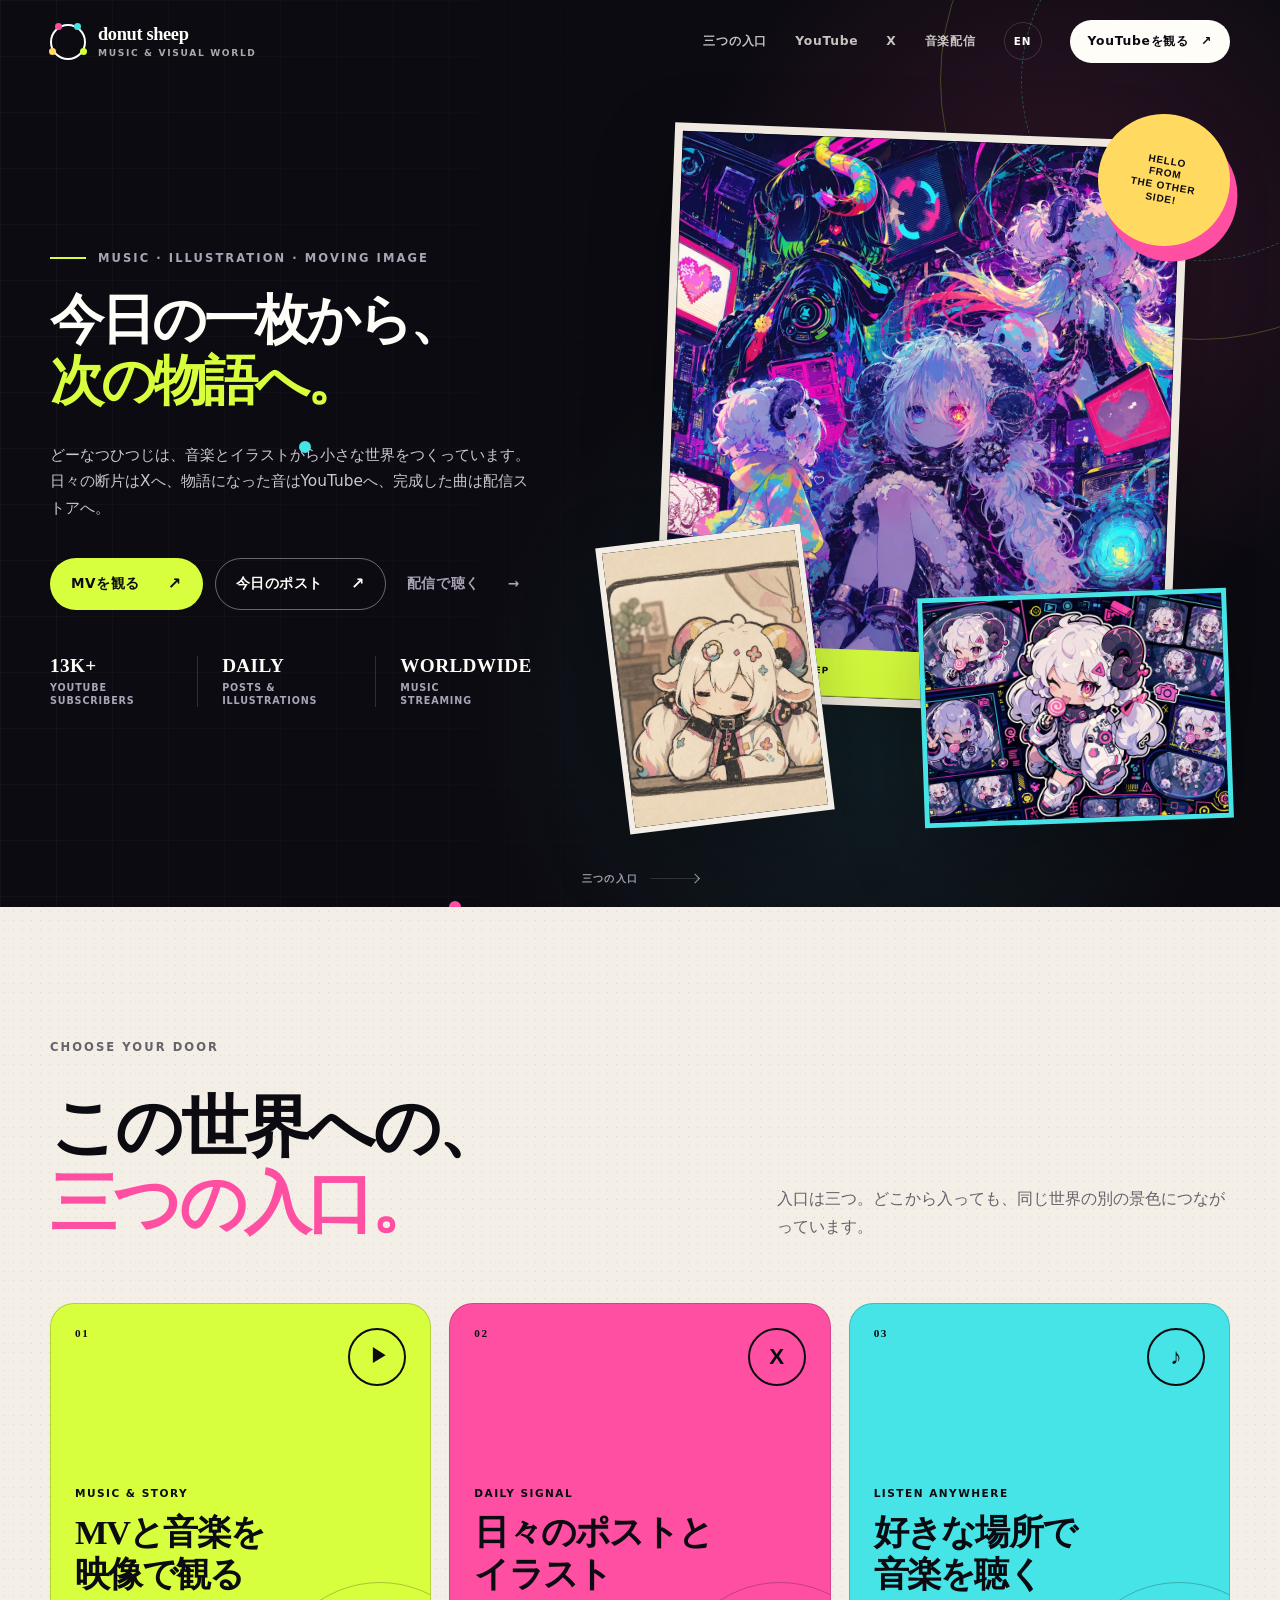
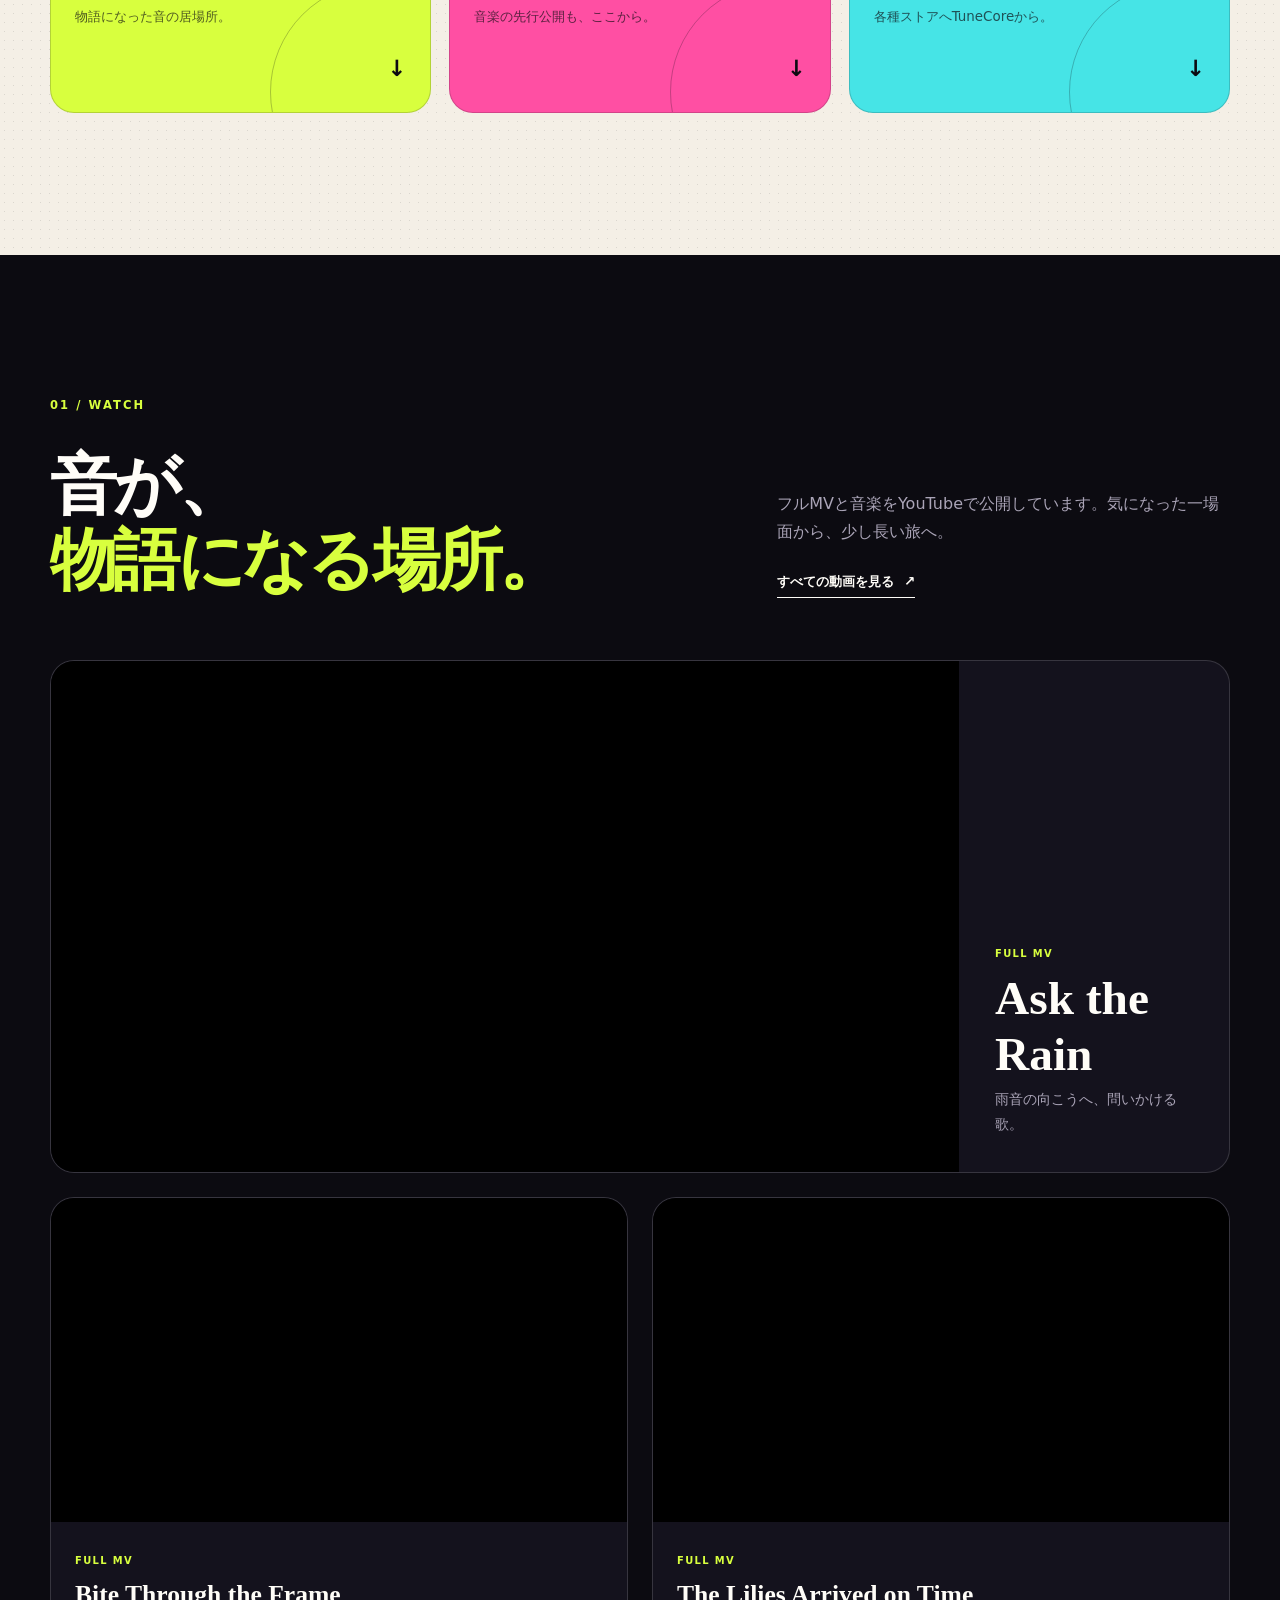
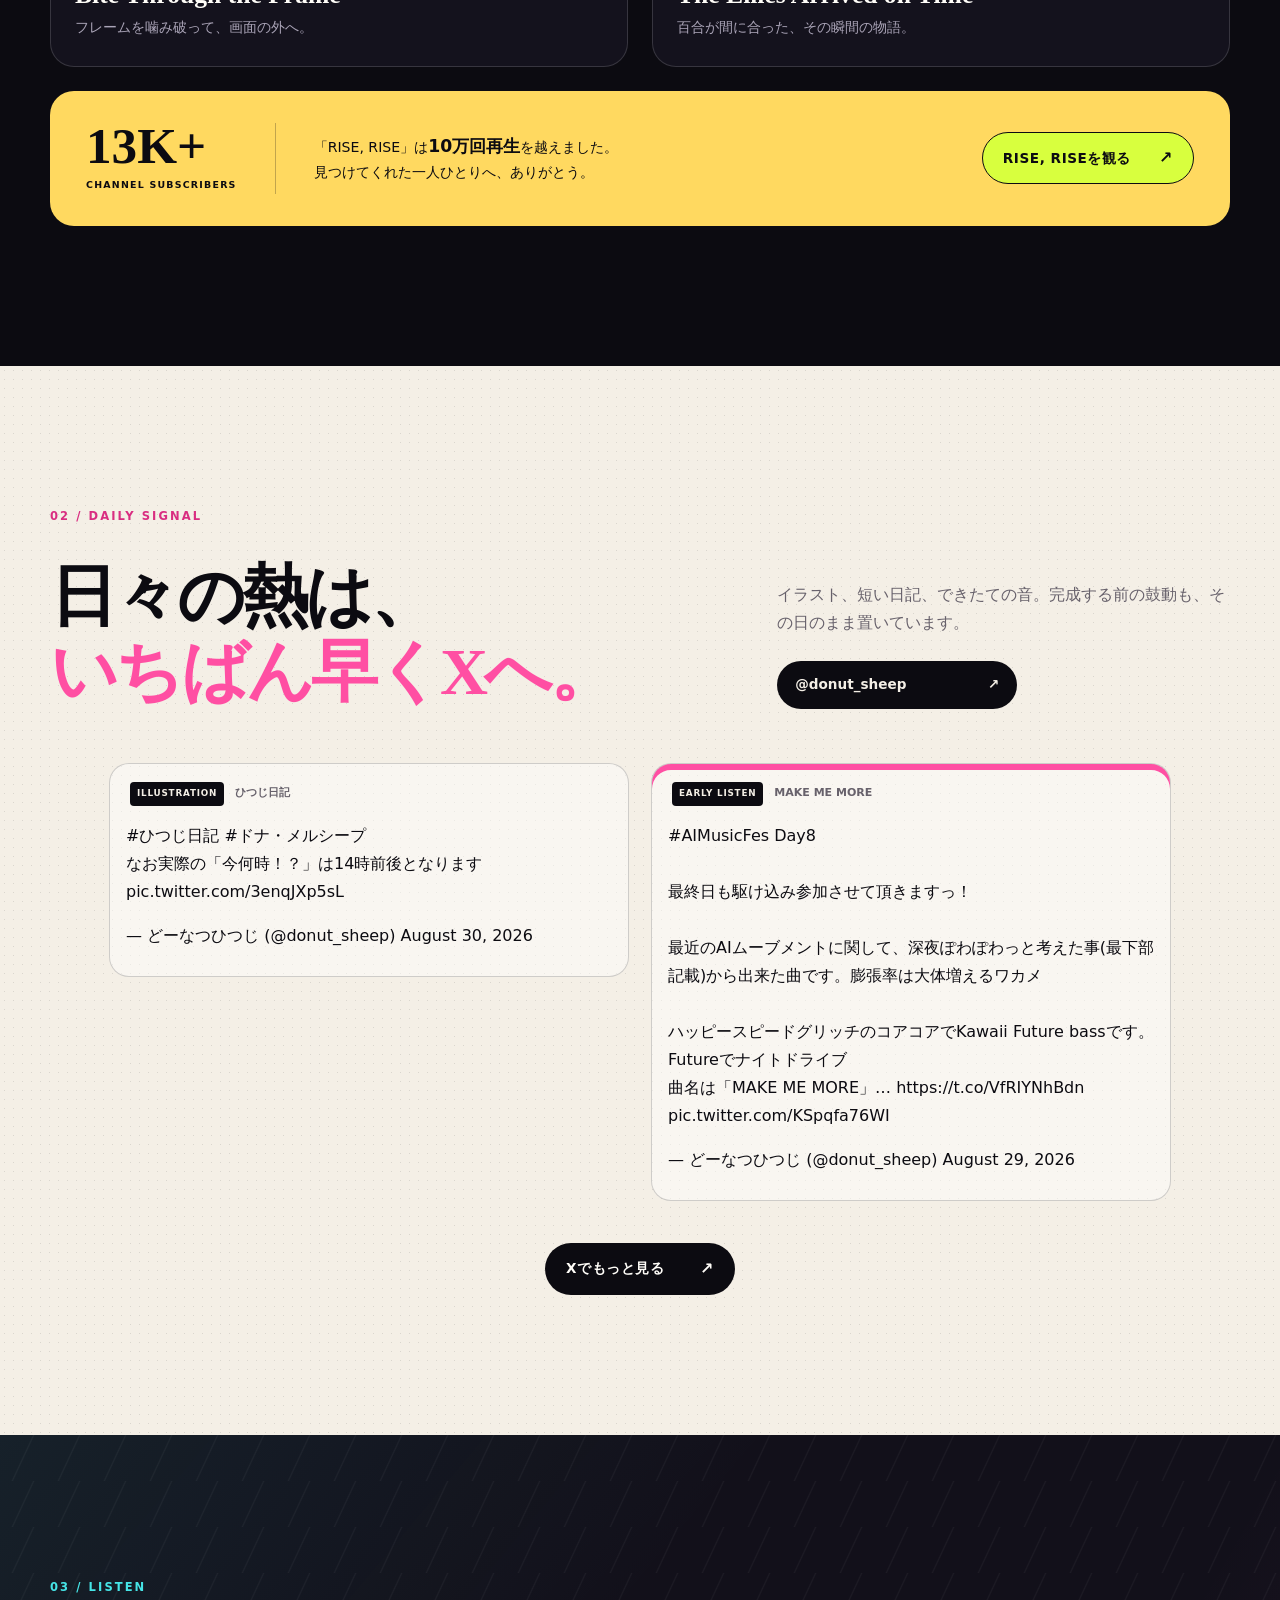
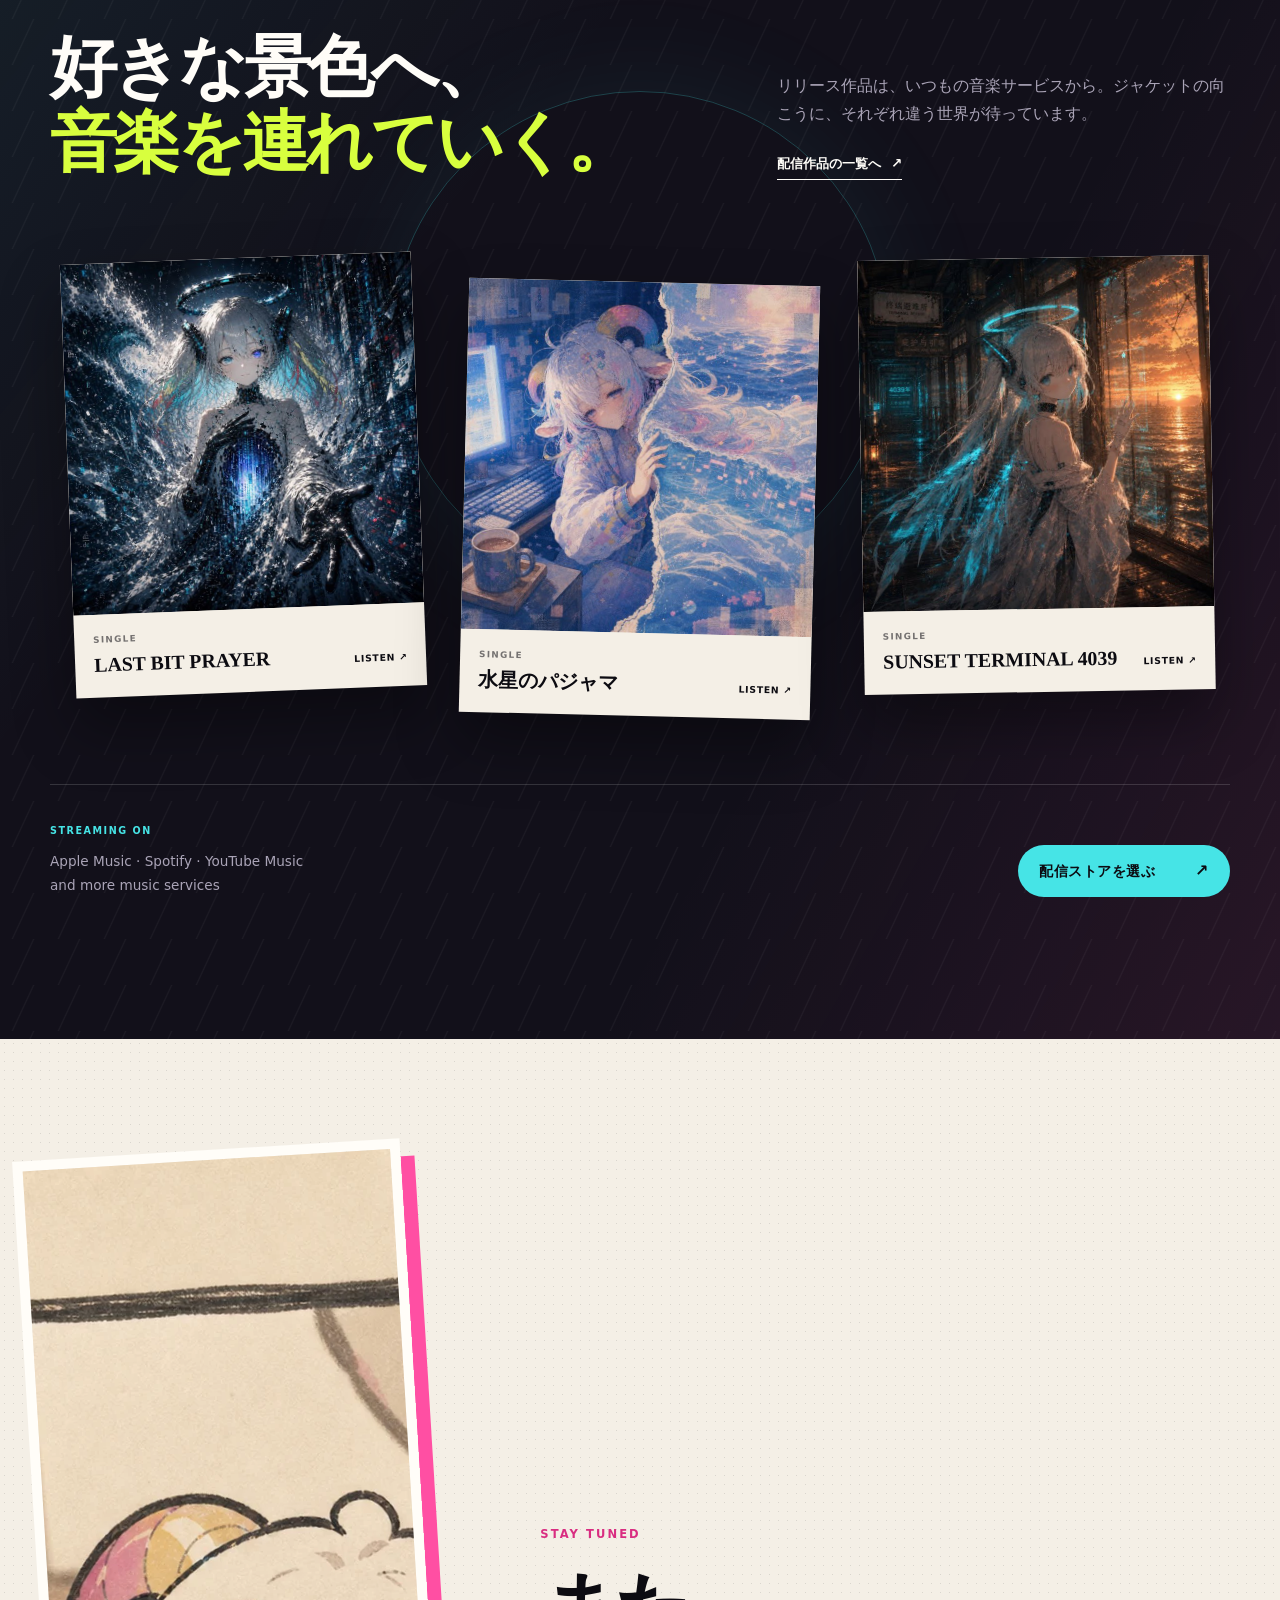
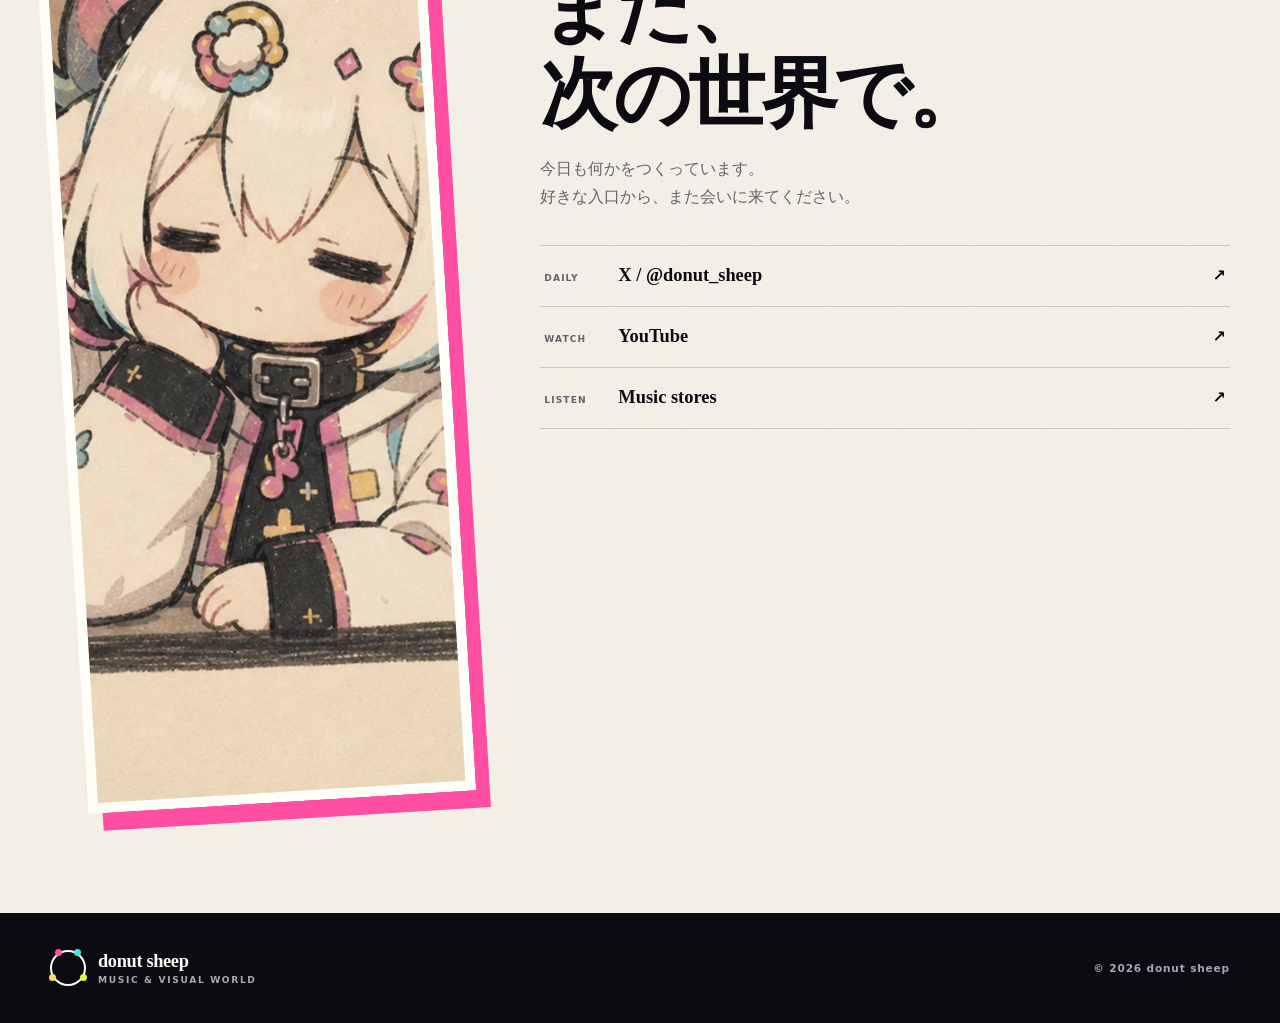
==== commit 9e6d1c97: "feat: refocus landing page and add English version" ====
--- a/index.html
+++ b/index.html
@@ -3,291 +3,249 @@
 <head>
   <meta charset="utf-8">
   <meta name="viewport" content="width=device-width, initial-scale=1">
-  <meta name="theme-color" content="#090b16">
-  <meta name="description" content="どーなつひつじの音楽、MV、イラスト、制作ツールと活動記録。かわいくて、変で、すこし切ない創作世界をお届けします。">
+  <meta name="theme-color" content="#0b0a10">
+  <meta name="description" content="どーなつひつじの常設ポータル。Xのイラストと先行公開、YouTubeのMV、各種配信ストアの音楽をひとつの場所から。">
   <meta property="og:type" content="website">
   <meta property="og:locale" content="ja_JP">
   <meta property="og:site_name" content="donut sheep">
-  <meta property="og:title" content="donut sheep — 音楽と物語と、ちいさな発明">
-  <meta property="og:description" content="かわいくて、変で、すこし切ない。音楽、MV、イラスト、コードが混ざり合う創作世界。">
+  <meta property="og:title" content="donut sheep — 今日の一枚から、次の物語へ。">
+  <meta property="og:description" content="イラスト、MV、音楽リリース。どーなつひつじの創作世界への三つの入口。">
   <meta property="og:url" content="https://donut-hitsuji.github.io/donut-sheep-activity-repo/">
-  <meta property="og:image" content="https://donut-hitsuji.github.io/donut-sheep-activity-repo/assets/release-art/OLAK5uy_mo6-ecgW5FGHh7VlrSY8kWySjvDVWqp0U.jpg">
+  <meta property="og:image" content="https://donut-hitsuji.github.io/donut-sheep-activity-repo/assets/dona/dona-multiverse.webp">
   <meta name="twitter:card" content="summary_large_image">
-  <meta name="twitter:title" content="donut sheep — 音楽と物語と、ちいさな発明">
-  <meta name="twitter:description" content="かわいくて、変で、すこし切ない創作世界。">
-  <meta name="twitter:image" content="https://donut-hitsuji.github.io/donut-sheep-activity-repo/assets/release-art/OLAK5uy_mo6-ecgW5FGHh7VlrSY8kWySjvDVWqp0U.jpg">
+  <meta name="twitter:title" content="donut sheep — 今日の一枚から、次の物語へ。">
+  <meta name="twitter:description" content="X、YouTube、音楽配信。どーなつひつじの創作世界への三つの入口。">
+  <meta name="twitter:image" content="https://donut-hitsuji.github.io/donut-sheep-activity-repo/assets/dona/dona-multiverse.webp">
   <link rel="canonical" href="https://donut-hitsuji.github.io/donut-sheep-activity-repo/">
+  <link rel="alternate" hreflang="ja" href="https://donut-hitsuji.github.io/donut-sheep-activity-repo/">
+  <link rel="alternate" hreflang="en" href="https://donut-hitsuji.github.io/donut-sheep-activity-repo/en/">
+  <link rel="alternate" hreflang="x-default" href="https://donut-hitsuji.github.io/donut-sheep-activity-repo/">
   <link rel="icon" href="favicon.ico">
-  <link rel="preload" href="assets/release-art/OLAK5uy_kS2SrZ3tnEMLHogoIgh3OvYpsSu4DKW_o.jpg" as="image">
-  <link rel="preload" href="assets/release-art/OLAK5uy_mo6-ecgW5FGHh7VlrSY8kWySjvDVWqp0U.jpg" as="image">
+  <link rel="preload" href="assets/dona/dona-multiverse.webp" as="image">
   <link rel="stylesheet" href="assets/landing.css">
   <script src="assets/landing.js" defer></script>
-  <title>donut sheep — 音楽と物語と、ちいさな発明</title>
+  <script type="application/ld+json">
+  {
+    "@context": "https://schema.org",
+    "@type": "MusicGroup",
+    "name": "どーなつひつじ",
+    "alternateName": "donut sheep",
+    "url": "https://donut-hitsuji.github.io/donut-sheep-activity-repo/",
+    "image": "https://donut-hitsuji.github.io/donut-sheep-activity-repo/assets/dona/dona-multiverse.webp",
+    "sameAs": [
+      "https://x.com/donut_sheep",
+      "https://www.youtube.com/@donutsheep_music",
+      "https://www.tunecore.co.jp/artists/donut_hitsuji"
+    ]
+  }
+  </script>
+  <title>donut sheep — 今日の一枚から、次の物語へ。</title>
 </head>
-<body>
+<body class="lang-ja">
   <a class="skip-link" href="#main">本文へ移動</a>
-  <div class="ambient" aria-hidden="true">
-    <span class="ambient-orbit ambient-orbit-a"></span>
-    <span class="ambient-orbit ambient-orbit-b"></span>
-  </div>
 
   <header class="site-header" data-header>
     <div class="nav-shell">
       <a class="brand" href="#top" aria-label="donut sheep トップへ">
         <span class="brand-mark" aria-hidden="true"><span></span></span>
-        <span class="brand-copy">
-          <strong>donut sheep</strong>
-          <small>music / story / code</small>
-        </span>
+        <span class="brand-copy"><strong>donut sheep</strong><small>MUSIC &amp; VISUAL WORLD</small></span>
       </a>
-
-      <button class="nav-toggle" type="button" aria-expanded="false" aria-controls="site-navigation" data-nav-toggle>
-        <span class="sr-only">メニューを開く</span>
+      <button class="nav-toggle" type="button" aria-label="メニューを開く" aria-expanded="false" aria-controls="site-nav" data-nav-toggle>
         <span></span><span></span>
       </button>
-
-      <nav class="site-nav" id="site-navigation" aria-label="メインナビゲーション" data-nav>
-        <a href="#now-playing">最新MV</a>
-        <a href="#worlds">作品</a>
-        <a href="#studio">制作</a>
-        <a href="#activity">活動記録</a>
-        <a class="nav-cta" href="https://www.youtube.com/@donutsheep_music" target="_blank" rel="noopener">YouTube <span aria-hidden="true">↗</span></a>
+      <nav class="site-nav" id="site-nav" data-nav>
+        <a href="#channels">三つの入口</a>
+        <a href="#youtube">YouTube</a>
+        <a href="#x-feed">X</a>
+        <a href="#streaming">音楽配信</a>
+        <a class="language-switch" href="en/" lang="en" hreflang="en" aria-label="View the English version">EN</a>
+        <a class="nav-cta" href="https://www.youtube.com/@donutsheep_music" target="_blank" rel="noopener">YouTubeを観る <span aria-hidden="true">↗</span></a>
       </nav>
     </div>
   </header>
 
   <main id="main">
-    <section class="hero" id="top" aria-labelledby="hero-title">
-      <div class="hero-copy" data-reveal>
-        <p class="eyebrow"><span class="signal-dot" aria-hidden="true"></span> Creative signal from somewhere near daybreak</p>
-        <h1 id="hero-title"><span class="hero-title-first">かわいくて、<span>変で。</span></span><br><em>すこし切ない。</em></h1>
-        <p class="hero-lead">音楽、MV、イラスト、ちいさな制作道具。<br>ジャンルMixの創作世界を、今日も育てています。</p>
-        <div class="hero-actions">
-          <a class="button button-primary" href="https://www.youtube.com/watch?v=LVpZmKG5guM" target="_blank" rel="noopener">
-            <span class="button-icon" aria-hidden="true">▶</span> 最新の物語を観る
-          </a>
-          <a class="button button-ghost" data-latest-report-link href="activity-logs/2026-06-06.html">制作観測記録を読む <span aria-hidden="true">→</span></a>
-        </div>
-        <dl class="hero-facts" aria-label="活動概要">
-          <div><dt>Sound</dt><dd>Genre-mixed &amp; emotional</dd></div>
-          <div><dt>World</dt><dd>Cute, strange &amp; cinematic</dd></div>
-          <div><dt>Craft</dt><dd>AI-assisted, human-directed</dd></div>
-        </dl>
-      </div>
-
-      <div class="hero-visual" data-hero-visual data-reveal>
-        <div class="hero-orbit" aria-hidden="true">
-          <span class="orbit orbit-one"></span>
-          <span class="orbit orbit-two"></span>
-          <span class="orbit-tick tick-one"></span>
-          <span class="orbit-tick tick-two"></span>
-          <span class="orbit-tick tick-three"></span>
-        </div>
-        <figure class="hero-window">
-          <img src="assets/release-art/OLAK5uy_kS2SrZ3tnEMLHogoIgh3OvYpsSu4DKW_o.jpg" alt="海辺の終着駅に立つ、光の輪をまとった少女のアートワーク" width="720" height="720">
-          <figcaption>
-            <span>Signal 4039</span>
-            <span>somewhere before daybreak</span>
-          </figcaption>
-        </figure>
-        <img class="hero-mascot" src="assets/characters/headphones.png" alt="ヘッドフォンで音楽を聴く、どーなつひつじのキャラクター" width="336" height="337">
-        <a class="now-signal" href="#now-playing" aria-label="最新MV Electric sheep little girl へ">
-          <img src="assets/release-art/OLAK5uy_mo6-ecgW5FGHh7VlrSY8kWySjvDVWqp0U.jpg" alt="" width="720" height="720">
-          <span><small>NOW PLAYING</small><strong>Electric sheep<br>little girl</strong></span>
-          <b aria-hidden="true">↘</b>
-        </a>
-      </div>
-
-      <a class="scroll-cue" href="#now-playing">
-        <span>Scroll to receive</span><i aria-hidden="true"></i>
-      </a>
-    </section>
-
-    <section class="section feature-section" id="now-playing" aria-labelledby="now-heading">
-      <div class="section-shell">
-        <div class="section-heading" data-reveal>
-          <p class="section-number">01</p>
-          <div>
-            <p class="eyebrow">Now playing</p>
-            <h2 id="now-heading">いま届いている、<br>いちばん新しい物語。</h2>
-          </div>
-        </div>
-
-        <article class="feature" data-reveal>
-          <a class="feature-art" href="https://www.youtube.com/watch?v=LVpZmKG5guM" target="_blank" rel="noopener" aria-label="Electric sheep little girl のMVをYouTubeで観る">
-            <img src="assets/release-art/OLAK5uy_mo6-ecgW5FGHh7VlrSY8kWySjvDVWqp0U.jpg" alt="鮮烈なネオンの電脳街に座る電気羊の少女" width="720" height="720" loading="lazy">
-            <span class="art-play" aria-hidden="true">▶</span>
-            <span class="art-corner">NEW MV<br>2026.07.06</span>
-          </a>
-          <div class="feature-copy">
-            <p class="feature-kicker">Original / Guitar remix / House remix</p>
-            <h3>Electric sheep<br>little girl</h3>
-            <p class="feature-jp">悪い夢を食べ、都市の悲劇をなかったことにする電気羊の少女。何度目かの朝、彼女は命令ではなく「あなた」を選びます。</p>
-            <div class="tag-list" aria-label="作品の特徴">
-              <span>Cyberpunk × Cute</span><span>Story music</span><span>EN lyrics / 和訳</span>
-            </div>
-            <div class="feature-actions">
-              <a class="button button-primary" href="https://www.youtube.com/watch?v=LVpZmKG5guM" target="_blank" rel="noopener">MVを観る <span aria-hidden="true">↗</span></a>
-              <a class="text-link" href="https://linkco.re/ceUFvYER" target="_blank" rel="noopener">配信ストアで聴く <span aria-hidden="true">↗</span></a>
-            </div>
-            <div class="remix-list" aria-label="リミックス版">
-              <a href="https://www.youtube.com/watch?v=sjA3XoUNMxE" target="_blank" rel="noopener">
-                <span><small>HUMAN-CRAFTED REMIX</small><strong>Guitar Remix</strong></span><b aria-hidden="true">↗</b>
-              </a>
-              <a href="https://www.youtube.com/watch?v=4fTm78fnKjc" target="_blank" rel="noopener">
-                <span><small>HUMAN-CRAFTED REMIX</small><strong>House Remix</strong></span><b aria-hidden="true">↗</b>
-              </a>
-            </div>
-          </div>
-        </article>
-      </div>
-    </section>
-
-    <section class="section worlds-section" id="worlds" aria-labelledby="worlds-heading">
-      <div class="section-shell">
-        <div class="section-heading section-heading-split" data-reveal>
-          <p class="section-number">02</p>
-          <div>
-            <p class="eyebrow">Selected worlds</p>
-            <h2 id="worlds-heading">曲ごとに、空の色まで変わる。</h2>
-          </div>
-          <p class="section-intro">穏やかな海辺も、ネオンの荒野も、シニカルな日常も。ジャンルをまたいで、ひとつずつ異なる景色を作っています。</p>
-        </div>
-
-        <div class="world-grid">
-          <a class="world-card world-card-wide" href="https://www.youtube.com/watch?v=DcTbUKzBPII" target="_blank" rel="noopener" data-reveal>
-            <img src="assets/illustrations/いぬしっぽ.png" alt="犬が空模様を知らせる、いぬしっぽ気象台の街" width="1672" height="941" loading="lazy">
-            <span class="world-shade"></span>
-            <span class="world-copy"><small>HEALING / A LITTLE STRANGE</small><strong>いぬしっぽ気象台</strong><em>犬の気分で天気が変わる、七浜市の優しい風景。</em></span>
-            <b aria-hidden="true">↗</b>
-          </a>
-
-          <a class="world-card" href="https://www.youtube.com/watch?v=tz9W5wWu4Xw" target="_blank" rel="noopener" data-reveal>
-            <img src="assets/release-art/OLAK5uy_lgrVumqoSAPf03ZkZy9Vve4gCm-NOqR8g.jpg" alt="カラフルなポストアポカリプスの荒野を走る二人" width="720" height="720" loading="lazy">
-            <span class="world-shade"></span>
-            <span class="world-copy"><small>CUTE / POST-APOCALYPSE</small><strong>カラカラパレット</strong></span>
-            <b aria-hidden="true">↗</b>
-          </a>
-
-          <a class="world-card" href="https://www.youtube.com/watch?v=3l1HzoUb9ec" target="_blank" rel="noopener" data-reveal>
-            <img src="assets/release-art/OLAK5uy_lHQD8-dNjEWEXRk9tJUxF_X1QBNe7oWpc.jpg" alt="花に囲まれ、二人の手が鉱石を包むパイライトのアートワーク" width="720" height="720" loading="lazy">
-            <span class="world-shade"></span>
-            <span class="world-copy"><small>TENDER / MELANCHOLIC</small><strong>パイライト</strong></span>
-            <b aria-hidden="true">↗</b>
-          </a>
-
-          <a class="world-card world-card-tool" href="music-video-creator.html" data-reveal>
-            <img src="assets/PromoMaterials/MusicVideoCreator/full-preview.png" alt="Music Video Creatorの編集画面" width="1920" height="1080" loading="lazy">
-            <span class="world-shade"></span>
-            <span class="world-copy"><small>LITTLE INVENTION</small><strong>Music Video Creator</strong><em>欲しい映像表現のために、道具から作る。</em></span>
-            <b aria-hidden="true">→</b>
-          </a>
-        </div>
-
-        <p class="section-end-link" data-reveal><a class="text-link" href="https://www.youtube.com/@donutsheep_music/videos" target="_blank" rel="noopener">YouTubeですべてのMVを観る <span aria-hidden="true">↗</span></a></p>
-      </div>
-    </section>
-
-    <section class="section studio-section" id="studio" aria-labelledby="studio-heading">
-      <div class="section-shell">
-        <div class="section-heading section-heading-split" data-reveal>
-          <p class="section-number">03</p>
-          <div>
-            <p class="eyebrow">Inside the studio</p>
-            <h2 id="studio-heading">音と絵とコードの、<br>境目をなくす。</h2>
-          </div>
-          <p class="section-intro">生成AIもコードも制作手段のひとつ。主役にしたいのは、作品に残る感情と遊び心です。</p>
-        </div>
-
-        <div class="signal-cards">
-          <article class="signal-card" data-reveal>
-            <span class="signal-icon" aria-hidden="true">♪</span>
-            <p class="signal-index">SIGNAL A</p>
-            <h3>Music &amp; MV</h3>
-            <p>可愛い、切ない、シニカル、熱い。曲調の境界を越えながら、音と映像をひとつの物語に。</p>
-          </article>
-          <article class="signal-card" data-reveal>
-            <span class="signal-icon" aria-hidden="true">✦</span>
-            <p class="signal-index">SIGNAL B</p>
-            <h3>Art &amp; Characters</h3>
-            <p>作品ごとに画風も空気も変えつつ、羊の角と色彩の記憶が、世界と世界をゆるく結びます。</p>
-          </article>
-          <article class="signal-card" data-reveal>
-            <span class="signal-icon" aria-hidden="true">⌘</span>
-            <p class="signal-index">SIGNAL C</p>
-            <h3>Code &amp; Tools</h3>
-            <p>映像や音楽をもっと自由に作るため、必要な機能を小さなツールとして実装し、公開しています。</p>
-          </article>
-        </div>
-
-        <div class="tool-bench" data-reveal>
-          <div class="tool-bench-copy">
-            <p class="eyebrow">Open workbench</p>
-            <h3>制作に使える、公開HTML。</h3>
-            <p>ジャンルや楽器、画風、映像美術を見渡すリファレンスと、音を整えるための小さな道具。ブラウザから自由に使えます。</p>
-          </div>
-          <div class="tool-links">
-            <a href="public_tools/music_instrument_prompt_atlas.html"><span><small>MUSIC</small>Genre &amp; Instrument Atlas</span><b aria-hidden="true">→</b></a>
-            <a href="public_tools/mv-nonreal-style-vocabulary.html"><span><small>VISUAL</small>Nonreal Style Vocabulary</span><b aria-hidden="true">→</b></a>
-            <a href="public_tools/mv-visual-vocabulary.html"><span><small>VISUAL</small>MV Visual Vocabulary</span><b aria-hidden="true">→</b></a>
-            <a href="public_tools/spatial_audio_effects_tool.html"><span><small>AUDIO</small>Spatial Audio Effects</span><b aria-hidden="true">→</b></a>
-          </div>
-          <img src="assets/characters/coding.png" alt="ノートパソコンで制作する、どーなつひつじのキャラクター" width="336" height="336" loading="lazy">
-        </div>
-      </div>
-    </section>
-
-    <section class="section activity-section" id="activity" aria-labelledby="activity-heading">
-      <div class="section-shell activity-shell">
-        <div class="activity-copy" data-reveal>
-          <p class="section-number">04</p>
-          <p class="eyebrow">Studio log</p>
-          <h2 id="activity-heading">完成品の向こう側も、<br>活動の一部です。</h2>
-          <p>何を作り、どこで迷い、次に何を試すのか。作品、交流、制作ツールの動きを、定期的な活動報告にまとめています。</p>
-        </div>
-
-        <article class="report-card" data-reveal>
-          <div class="report-topline">
-            <span class="report-status"><i aria-hidden="true"></i> Latest report</span>
-            <time data-latest-report-period datetime="2026-06-19">2026.06.06 — 06.19</time>
-          </div>
-          <h3>この期間の<br>制作観測記録</h3>
-          <ul>
-            <li data-latest-report-highlight="1"><span>01</span>新しいMVを2本公開</li>
-            <li data-latest-report-highlight="2"><span>02</span>映像制作ツールを改良</li>
-            <li data-latest-report-highlight="3"><span>03</span>Xでの交流と創作の広がり</li>
-          </ul>
-          <a class="report-link" data-latest-report-link href="activity-logs/2026-06-06.html">活動報告を読む <span aria-hidden="true">→</span></a>
-          <span class="report-watermark" aria-hidden="true">LOG<br>006</span>
-        </article>
-      </div>
-    </section>
-
-    <section class="section connect-section" id="connect" aria-labelledby="connect-heading">
-      <div class="section-shell connect-shell" data-reveal>
-        <div>
-          <p class="eyebrow">Keep receiving</p>
-          <h2 id="connect-heading">次の信号は、<br>まだ制作中。</h2>
-          <p>Xでは日々の制作と交流を、YouTubeでは完成したMVを。音楽は各配信ストアでも聴けます。</p>
-        </div>
-        <div class="connect-links">
-          <a href="https://x.com/donut_sheep" target="_blank" rel="noopener"><span><small>DAILY SIGNAL</small><strong>X / @donut_sheep</strong></span><b aria-hidden="true">↗</b></a>
-          <a href="https://www.youtube.com/@donutsheep_music" target="_blank" rel="noopener"><span><small>MUSIC VIDEOS</small><strong>YouTube</strong></span><b aria-hidden="true">↗</b></a>
-          <a href="https://www.tunecore.co.jp/artists/donut_hitsuji" target="_blank" rel="noopener"><span><small>STREAMING</small><strong>Music stores</strong></span><b aria-hidden="true">↗</b></a>
+    <section class="hero" id="top">
+      <div class="hero-noise" aria-hidden="true"></div>
+      <div class="hero-shell">
+        <div class="hero-copy">
+          <p class="eyebrow"><span></span> MUSIC · ILLUSTRATION · MOVING IMAGE</p>
+          <h1><span>今日の一枚から、</span><br><em>次の物語へ。</em></h1>
+          <p class="hero-lead">どーなつひつじは、音楽とイラストから小さな世界をつくっています。日々の断片はXへ、物語になった音はYouTubeへ、完成した曲は配信ストアへ。</p>
+          <div class="hero-actions">
+            <a class="button button-primary" href="https://www.youtube.com/@donutsheep_music" target="_blank" rel="noopener"><span>MVを観る</span><b aria-hidden="true">↗</b></a>
+            <a class="button button-outline" href="https://x.com/donut_sheep" target="_blank" rel="noopener"><span>今日のポスト</span><b aria-hidden="true">↗</b></a>
+            <a class="button button-text" href="https://www.tunecore.co.jp/artists/donut_hitsuji" target="_blank" rel="noopener">配信で聴く <span aria-hidden="true">→</span></a>
+          </div>
+          <dl class="hero-facts" aria-label="活動概要">
+            <div><dt>13K+</dt><dd>YouTube subscribers</dd></div>
+            <div><dt>DAILY</dt><dd>posts &amp; illustrations</dd></div>
+            <div><dt>WORLDWIDE</dt><dd>music streaming</dd></div>
+          </dl>
+        </div>
+
+        <div class="hero-collage" aria-label="ドナ・メルシープのイラストギャラリー">
+          <figure class="collage-main">
+            <img src="assets/dona/dona-multiverse.webp" width="1254" height="1254" alt="色鮮やかな電脳空間にいる羊娘ドナ・メルシープ">
+            <figcaption><span>DONA / DONA MER-SHEEP</span><b>THE SIGNAL IS ON</b></figcaption>
+          </figure>
+          <figure class="collage-note">
+            <img src="assets/dona/dona-note.webp" width="1254" height="1254" alt="ノートの中で眠そうに頬杖をつくドナ・メルシープ" loading="lazy">
+          </figure>
+          <figure class="collage-signal">
+            <img src="assets/dona/dona-signal.webp" width="1536" height="1024" alt="モニターの中からキャンディーを差し出すドナ・メルシープ" loading="lazy">
+          </figure>
+          <p class="collage-sticker" aria-hidden="true">HELLO<br>FROM<br>THE OTHER<br>SIDE!</p>
+        </div>
+      </div>
+      <a class="scroll-cue" href="#channels"><span>三つの入口</span><i aria-hidden="true"></i></a>
+    </section>
+
+    <section class="channels paper-section" id="channels">
+      <div class="section-shell">
+        <header class="section-heading section-heading-dark">
+          <p class="kicker">CHOOSE YOUR DOOR</p>
+          <h2>この世界への、<br><em>三つの入口。</em></h2>
+          <p>入口は三つ。どこから入っても、同じ世界の別の景色につながっています。</p>
+        </header>
+        <div class="channel-grid">
+          <a class="channel-card channel-youtube" href="#youtube">
+            <span class="channel-number">01</span>
+            <span class="channel-icon channel-icon-play" aria-hidden="true">▶</span>
+            <span class="channel-body"><small>MUSIC &amp; STORY</small><strong>MVと音楽を<br>映像で観る</strong><em>物語になった音の居場所。</em></span>
+            <b class="channel-arrow" aria-hidden="true">↓</b>
+          </a>
+          <a class="channel-card channel-x" href="#x-feed">
+            <span class="channel-number">02</span>
+            <span class="channel-icon" aria-hidden="true">X</span>
+            <span class="channel-body"><small>DAILY SIGNAL</small><strong>日々のポストと<br>イラスト</strong><em>音楽の先行公開も、ここから。</em></span>
+            <b class="channel-arrow" aria-hidden="true">↓</b>
+          </a>
+          <a class="channel-card channel-stream" href="#streaming">
+            <span class="channel-number">03</span>
+            <span class="channel-icon" aria-hidden="true">♪</span>
+            <span class="channel-body"><small>LISTEN ANYWHERE</small><strong>好きな場所で<br>音楽を聴く</strong><em>各種ストアへTuneCoreから。</em></span>
+            <b class="channel-arrow" aria-hidden="true">↓</b>
+          </a>
+        </div>
+      </div>
+    </section>
+
+    <section class="youtube-section dark-section" id="youtube">
+      <div class="section-shell">
+        <header class="section-heading">
+          <p class="kicker kicker-lime">01 / WATCH</p>
+          <h2>音が、<br><em>物語になる場所。</em></h2>
+          <div class="heading-side">
+            <p>フルMVと音楽をYouTubeで公開しています。気になった一場面から、少し長い旅へ。</p>
+            <a class="text-link" href="https://www.youtube.com/@donutsheep_music/videos" target="_blank" rel="noopener">すべての動画を見る <span aria-hidden="true">↗</span></a>
+          </div>
+        </header>
+
+        <div class="video-grid">
+          <article class="video-card video-card-featured">
+            <div class="video-frame"><iframe src="https://www.youtube-nocookie.com/embed/Y2SA6tWMG5c?rel=0" title="Ask the Rain ミュージックビデオ" loading="lazy" allow="accelerometer; autoplay; clipboard-write; encrypted-media; gyroscope; picture-in-picture; web-share" referrerpolicy="strict-origin-when-cross-origin" allowfullscreen></iframe></div>
+            <div class="video-meta"><span>FULL MV</span><h3>Ask the Rain</h3><p>雨音の向こうへ、問いかける歌。</p></div>
+          </article>
+          <article class="video-card">
+            <div class="video-frame"><iframe src="https://www.youtube-nocookie.com/embed/vw3xwQUsNaE?rel=0" title="Bite Through the Frame ミュージックビデオ" loading="lazy" allow="accelerometer; autoplay; clipboard-write; encrypted-media; gyroscope; picture-in-picture; web-share" referrerpolicy="strict-origin-when-cross-origin" allowfullscreen></iframe></div>
+            <div class="video-meta"><span>FULL MV</span><h3>Bite Through the Frame</h3><p>フレームを噛み破って、画面の外へ。</p></div>
+          </article>
+          <article class="video-card">
+            <div class="video-frame"><iframe src="https://www.youtube-nocookie.com/embed/_NtpHbxjMN4?rel=0" title="The Lilies Arrived on Time ミュージックビデオ" loading="lazy" allow="accelerometer; autoplay; clipboard-write; encrypted-media; gyroscope; picture-in-picture; web-share" referrerpolicy="strict-origin-when-cross-origin" allowfullscreen></iframe></div>
+            <div class="video-meta"><span>FULL MV</span><h3>The Lilies Arrived on Time</h3><p>百合が間に合った、その瞬間の物語。</p></div>
+          </article>
+        </div>
+
+        <div class="youtube-proof">
+          <div><strong>13K+</strong><span>CHANNEL SUBSCRIBERS</span></div>
+          <p>「RISE, RISE」は<strong>10万回再生</strong>を越えました。<br>見つけてくれた一人ひとりへ、ありがとう。</p>
+          <a class="button button-lime" href="https://www.youtube.com/watch?v=GRh164k-OS8" target="_blank" rel="noopener"><span>RISE, RISEを観る</span><b aria-hidden="true">↗</b></a>
+        </div>
+      </div>
+    </section>
+
+    <section class="x-section paper-section" id="x-feed">
+      <div class="section-shell">
+        <header class="section-heading section-heading-dark x-heading">
+          <p class="kicker kicker-pink">02 / DAILY SIGNAL</p>
+          <h2>日々の熱は、<br><em>いちばん早くXへ。</em></h2>
+          <div class="heading-side">
+            <p>イラスト、短い日記、できたての音。完成する前の鼓動も、その日のまま置いています。</p>
+            <a class="account-chip" href="https://x.com/donut_sheep" target="_blank" rel="noopener"><span>@donut_sheep</span><b aria-hidden="true">↗</b></a>
+          </div>
+        </header>
+
+        <div class="x-post-grid">
+          <article class="x-post-card">
+            <p class="post-label"><span>ILLUSTRATION</span> ひつじ日記</p>
+            <blockquote class="twitter-tweet" data-dnt="true" data-theme="light"><p lang="ja" dir="ltr"><a href="https://x.com/hashtag/%E3%81%B2%E3%81%A4%E3%81%98%E6%97%A5%E8%A8%98?src=hash&amp;ref_src=twsrc%5Etfw">#ひつじ日記</a> <a href="https://x.com/hashtag/%E3%83%89%E3%83%8A%E3%83%BB%E3%83%A1%E3%83%AB%E3%82%B7%E3%83%BC%E3%83%97?src=hash&amp;ref_src=twsrc%5Etfw">#ドナ・メルシープ</a><br>なお実際の「今何時！？」は14時前後となります <a href="https://t.co/3enqJXp5sL">pic.twitter.com/3enqJXp5sL</a></p>&mdash; どーなつひつじ (@donut_sheep) <a href="https://x.com/donut_sheep/status/2093960059017724101?ref_src=twsrc%5Etfw">August 30, 2026</a></blockquote>
+          </article>
+          <article class="x-post-card x-post-card-accent">
+            <p class="post-label"><span>EARLY LISTEN</span> MAKE ME MORE</p>
+            <blockquote class="twitter-tweet" data-dnt="true" data-theme="light"><p lang="ja" dir="ltr"><a href="https://x.com/hashtag/AIMusicFes?src=hash&amp;ref_src=twsrc%5Etfw">#AIMusicFes</a> Day8<br><br>最終日も駆け込み参加させて頂きますっ！<br><br>最近のAIムーブメントに関して、深夜ぽわぽわっと考えた事(最下部記載)から出来た曲です。膨張率は大体増えるワカメ<br><br>ハッピースピードグリッチのコアコアでKawaii Future bassです。Futureでナイトドライブ<br>曲名は「MAKE ME MORE」… <a href="https://t.co/VfRIYNhBdn">https://t.co/VfRIYNhBdn</a> <a href="https://t.co/KSpqfa76WI">pic.twitter.com/KSpqfa76WI</a></p>&mdash; どーなつひつじ (@donut_sheep) <a href="https://x.com/donut_sheep/status/2093715077937664125?ref_src=twsrc%5Etfw">August 29, 2026</a></blockquote>
+          </article>
+        </div>
+        <p class="section-center-link"><a class="button button-dark" href="https://x.com/donut_sheep" target="_blank" rel="noopener"><span>Xでもっと見る</span><b aria-hidden="true">↗</b></a></p>
+      </div>
+    </section>
+
+    <section class="streaming-section" id="streaming">
+      <div class="streaming-glow" aria-hidden="true"></div>
+      <div class="section-shell">
+        <header class="section-heading">
+          <p class="kicker kicker-cyan">03 / LISTEN</p>
+          <h2>好きな景色へ、<br><em>音楽を連れていく。</em></h2>
+          <div class="heading-side">
+            <p>リリース作品は、いつもの音楽サービスから。ジャケットの向こうに、それぞれ違う世界が待っています。</p>
+            <a class="text-link" href="https://www.tunecore.co.jp/artists/donut_hitsuji" target="_blank" rel="noopener">配信作品の一覧へ <span aria-hidden="true">↗</span></a>
+          </div>
+        </header>
+
+        <div class="release-grid">
+          <a class="release-card release-card-a" href="https://linkco.re/8hcnBE9p?lang=ja" target="_blank" rel="noopener">
+            <span class="release-art"><img src="assets/release-art/OLAK5uy_k2lK2apXVspgNfrH7mbXwImaehf9rbJa4.jpg" width="600" height="600" alt="LAST BIT PRAYER ジャケット" loading="lazy"></span>
+            <span class="release-copy"><small>SINGLE</small><strong>LAST BIT PRAYER</strong><em>LISTEN ↗</em></span>
+          </a>
+          <a class="release-card release-card-b" href="https://linkco.re/3hMCvhb0?lang=ja" target="_blank" rel="noopener">
+            <span class="release-art"><img src="assets/release-art/OLAK5uy_lbgqALKTdUGuzrY-7KMrXE81p32pK1Hj0.jpg" width="600" height="600" alt="水星のパジャマ ジャケット" loading="lazy"></span>
+            <span class="release-copy"><small>SINGLE</small><strong>水星のパジャマ</strong><em>LISTEN ↗</em></span>
+          </a>
+          <a class="release-card release-card-c" href="https://linkco.re/1Mv2DfB9?lang=ja" target="_blank" rel="noopener">
+            <span class="release-art"><img src="assets/release-art/OLAK5uy_kS2SrZ3tnEMLHogoIgh3OvYpsSu4DKW_o.jpg" width="600" height="600" alt="SUNSET TERMINAL 4039 ジャケット" loading="lazy"></span>
+            <span class="release-copy"><small>SINGLE</small><strong>SUNSET TERMINAL 4039</strong><em>LISTEN ↗</em></span>
+          </a>
+        </div>
+
+        <div class="store-cta">
+          <div><span>STREAMING ON</span><p>Apple Music · Spotify · YouTube Music<br>and more music services</p></div>
+          <a class="button button-cyan" href="https://www.tunecore.co.jp/artists/donut_hitsuji" target="_blank" rel="noopener"><span>配信ストアを選ぶ</span><b aria-hidden="true">↗</b></a>
+        </div>
+      </div>
+    </section>
+
+    <section class="closing paper-section">
+      <div class="closing-shell">
+        <img class="closing-dona" src="assets/dona/dona-note.webp" width="1254" height="1254" alt="こちらを見つめるドナ・メルシープ" loading="lazy">
+        <div class="closing-copy">
+          <p class="kicker kicker-pink">STAY TUNED</p>
+          <h2>また、<br>次の世界で。</h2>
+          <p>今日も何かをつくっています。<br>好きな入口から、また会いに来てください。</p>
+          <div class="closing-links">
+            <a href="https://x.com/donut_sheep" target="_blank" rel="noopener"><span><small>DAILY</small><strong>X / @donut_sheep</strong></span><b>↗</b></a>
+            <a href="https://www.youtube.com/@donutsheep_music" target="_blank" rel="noopener"><span><small>WATCH</small><strong>YouTube</strong></span><b>↗</b></a>
+            <a href="https://www.tunecore.co.jp/artists/donut_hitsuji" target="_blank" rel="noopener"><span><small>LISTEN</small><strong>Music stores</strong></span><b>↗</b></a>
+          </div>
         </div>
       </div>
     </section>
   </main>
 
   <footer class="site-footer">
-    <div class="footer-shell">
-      <a class="brand footer-brand" href="#top">
-        <span class="brand-mark" aria-hidden="true"><span></span></span>
-        <span class="brand-copy"><strong>donut sheep</strong><small>music / story / code</small></span>
-      </a>
-      <p>Made somewhere between a daydream and the next build.</p>
-      <p>© <span data-year>2026</span> donut sheep</p>
-    </div>
+    <a class="brand footer-brand" href="#top"><span class="brand-mark" aria-hidden="true"><span></span></span><span class="brand-copy"><strong>donut sheep</strong><small>MUSIC &amp; VISUAL WORLD</small></span></a>
+    <p>© <span data-year></span> donut sheep</p>
   </footer>
+
+  <script async src="https://platform.twitter.com/widgets.js" charset="utf-8"></script>
 </body>
 </html>
--- a/assets/landing.css
+++ b/assets/landing.css
@@ -1,164 +1,81 @@
 :root {
-  color-scheme: dark;
-  --bg: #090b16;
-  --bg-deep: #050610;
-  --surface: #111625;
-  --surface-soft: #171c2f;
-  --cream: #f7f0e4;
-  --ink: #f7f4ed;
-  --muted: #aeb6ca;
-  --cyan: #55e2e5;
-  --pink: #ff4f93;
-  --gold: #ffcd66;
-  --blue: #7195ff;
-  --line: rgba(218, 230, 255, 0.16);
-  --line-strong: rgba(218, 230, 255, 0.3);
-  --shadow: 0 30px 100px rgba(0, 0, 0, 0.38);
-  --shell: min(1240px, calc(100% - 48px));
-  --radius: 26px;
-  --ease: cubic-bezier(0.22, 1, 0.36, 1);
-}
-
-* {
-  box-sizing: border-box;
-}
+  --ink: #0c0b11;
+  --ink-soft: #181622;
+  --paper: #f4efe6;
+  --paper-deep: #e7dfd2;
+  --white: #fffdf8;
+  --muted-dark: #aaa4b7;
+  --muted-paper: #67616b;
+  --lime: #d8ff3e;
+  --pink: #ff4fa3;
+  --cyan: #46e4e6;
+  --yellow: #ffd960;
+  --coral: #ff704f;
+  --line-dark: rgba(255, 255, 255, .15);
+  --line-paper: rgba(12, 11, 17, .18);
+  --shell: min(1180px, calc(100vw - 48px));
+  --radius: 24px;
+  --shadow: 0 28px 80px rgba(0, 0, 0, .25);
+}
+
+*, *::before, *::after { box-sizing: border-box; }
 
 html {
   scroll-behavior: smooth;
-  scroll-padding-top: 96px;
+  scroll-padding-top: 84px;
 }
 
 body {
   margin: 0;
-  overflow-x: hidden;
-  background:
-    radial-gradient(circle at 72% 8%, rgba(59, 90, 188, 0.19), transparent 34rem),
-    radial-gradient(circle at 12% 32%, rgba(255, 79, 147, 0.08), transparent 28rem),
-    var(--bg);
-  color: var(--ink);
-  font-family: Inter, "Hiragino Sans", "Yu Gothic UI", "Yu Gothic", Meiryo, sans-serif;
+  color: var(--white);
+  background: var(--ink);
+  font-family: "Yu Gothic", "Hiragino Kaku Gothic ProN", "Noto Sans JP", system-ui, sans-serif;
   font-size: 16px;
   line-height: 1.75;
-  text-rendering: optimizeLegibility;
+  overflow-x: hidden;
   -webkit-font-smoothing: antialiased;
 }
 
-body::selection {
-  background: var(--pink);
-  color: white;
-}
-
-img {
-  display: block;
-  max-width: 100%;
-}
-
-a {
-  color: inherit;
-  text-decoration: none;
-}
-
-button,
-a {
-  -webkit-tap-highlight-color: transparent;
-}
-
-button {
-  font: inherit;
-}
-
-:focus-visible {
-  outline: 3px solid var(--gold);
-  outline-offset: 5px;
-}
-
-.sr-only {
-  position: absolute;
-  width: 1px;
-  height: 1px;
-  padding: 0;
-  margin: -1px;
-  overflow: hidden;
-  clip: rect(0, 0, 0, 0);
-  white-space: nowrap;
-  border: 0;
-}
+body.nav-open { overflow: hidden; }
+
+a { color: inherit; text-decoration: none; }
+img { display: block; max-width: 100%; }
+button, input { font: inherit; }
 
 .skip-link {
   position: fixed;
-  z-index: 200;
-  top: 12px;
-  left: 12px;
+  top: 10px;
+  left: 10px;
+  z-index: 1000;
+  padding: 10px 16px;
+  color: var(--ink);
+  background: var(--lime);
+  border-radius: 999px;
   transform: translateY(-160%);
-  border-radius: 999px;
-  background: var(--cream);
-  padding: 10px 18px;
-  color: var(--bg);
-  font-weight: 800;
-  transition: transform 0.2s ease;
-}
-
-.skip-link:focus {
-  transform: translateY(0);
-}
-
-.ambient {
-  position: fixed;
-  z-index: -1;
-  inset: 0;
-  overflow: hidden;
-  pointer-events: none;
-  background-image:
-    radial-gradient(circle, rgba(255, 255, 255, 0.5) 0 1px, transparent 1.4px),
-    radial-gradient(circle, rgba(85, 226, 229, 0.35) 0 1px, transparent 1.5px);
-  background-position: 0 0, 29px 37px;
-  background-size: 92px 92px, 137px 137px;
-  mask-image: linear-gradient(to bottom, #000 0, transparent 75%);
-  opacity: 0.38;
-}
-
-.ambient-orbit {
-  position: absolute;
-  border: 1px solid rgba(85, 226, 229, 0.1);
-  border-radius: 50%;
-}
-
-.ambient-orbit-a {
-  top: -32vw;
-  right: -20vw;
-  width: 80vw;
-  height: 80vw;
-}
-
-.ambient-orbit-b {
-  top: -18vw;
-  right: -4vw;
-  width: 54vw;
-  height: 54vw;
-  border-color: rgba(255, 79, 147, 0.1);
-}
+  transition: transform .2s ease;
+}
+.skip-link:focus { transform: none; }
 
 .site-header {
   position: fixed;
+  inset: 0 0 auto;
   z-index: 100;
-  top: 0;
-  left: 0;
-  width: 100%;
+  height: 84px;
   border-bottom: 1px solid transparent;
-  transition: background 0.3s ease, border-color 0.3s ease, backdrop-filter 0.3s ease;
+  transition: background .25s ease, border-color .25s ease, backdrop-filter .25s ease;
 }
 
 .site-header.is-scrolled {
-  border-color: var(--line);
-  background: rgba(8, 10, 20, 0.82);
-  backdrop-filter: blur(18px) saturate(130%);
+  background: rgba(12, 11, 17, .86);
+  border-color: var(--line-dark);
+  backdrop-filter: blur(16px);
 }
 
 .nav-shell {
+  width: var(--shell);
+  height: 100%;
+  margin: 0 auto;
   display: flex;
-  width: var(--shell);
-  min-height: 78px;
-  margin: 0 auto;
   align-items: center;
   justify-content: space-between;
   gap: 32px;
@@ -168,1766 +85,513 @@
   display: inline-flex;
   align-items: center;
   gap: 12px;
+  min-width: max-content;
 }
 
 .brand-mark {
+  width: 36px;
+  height: 36px;
+  display: grid;
+  place-items: center;
+  border: 2px solid currentColor;
+  border-radius: 50%;
   position: relative;
-  display: grid;
-  width: 34px;
-  height: 34px;
+}
+
+.brand-mark::before,
+.brand-mark::after,
+.brand-mark span::before,
+.brand-mark span::after {
+  content: "";
+  position: absolute;
+  width: 7px;
+  height: 7px;
+  border-radius: 50%;
+  background: var(--pink);
+}
+.brand-mark::before { top: -3px; left: 3px; }
+.brand-mark::after { top: -3px; right: 3px; background: var(--cyan); }
+.brand-mark span::before { bottom: 3px; left: -3px; background: var(--yellow); }
+.brand-mark span::after { bottom: 3px; right: -3px; background: var(--lime); }
+
+.brand-copy { display: grid; line-height: 1; gap: 5px; }
+.brand-copy strong {
+  font-family: Georgia, "Times New Roman", serif;
+  font-size: 1.15rem;
+  font-weight: 700;
+  letter-spacing: -.02em;
+}
+.brand-copy small { font-size: .57rem; font-weight: 800; letter-spacing: .18em; opacity: .66; }
+
+.site-nav { display: flex; align-items: center; gap: 28px; }
+.site-nav > a { font-size: .77rem; font-weight: 700; letter-spacing: .06em; opacity: .76; transition: opacity .2s ease, color .2s ease; }
+.site-nav > a:hover { opacity: 1; color: var(--lime); }
+.site-nav > .language-switch {
+  width: 38px;
+  height: 38px;
+  display: grid;
   place-items: center;
-  border: 7px solid var(--cream);
+  opacity: 1;
+  border: 1px solid var(--line-dark);
   border-radius: 50%;
-  box-shadow: 6px -2px 0 -2px var(--pink), -4px 5px 0 -2px var(--cyan);
-  transform: rotate(-14deg);
-}
-
-.brand-mark span {
-  position: absolute;
-  top: -7px;
-  right: -5px;
-  width: 8px;
-  height: 8px;
-  border: 2px solid var(--bg);
-  border-radius: 50%;
-  background: var(--gold);
-}
-
-.brand-copy {
-  display: grid;
-  line-height: 1.05;
-}
-
-.brand-copy strong {
-  font-size: 15px;
-  font-weight: 900;
-  letter-spacing: 0.05em;
-}
-
-.brand-copy small {
-  margin-top: 5px;
-  color: var(--muted);
-  font-family: ui-monospace, SFMono-Regular, Consolas, monospace;
-  font-size: 9px;
-  letter-spacing: 0.16em;
-  text-transform: uppercase;
-}
-
-.site-nav {
-  display: flex;
-  align-items: center;
-  gap: 28px;
-}
-
-.site-nav > a {
-  position: relative;
-  color: #d6dbea;
-  font-size: 13px;
-  font-weight: 700;
-  letter-spacing: 0.04em;
-}
-
-.site-nav > a:not(.nav-cta)::after {
-  position: absolute;
-  bottom: -8px;
-  left: 0;
-  width: 100%;
-  height: 1px;
-  background: var(--cyan);
-  content: "";
-  transform: scaleX(0);
-  transform-origin: right;
-  transition: transform 0.3s var(--ease);
-}
-
-.site-nav > a:not(.nav-cta):hover::after {
-  transform: scaleX(1);
-  transform-origin: left;
-}
-
+  font-size: .65rem;
+  letter-spacing: .08em;
+}
+.site-nav > .language-switch:hover { color: var(--ink); background: var(--cyan); border-color: var(--cyan); }
 .site-nav .nav-cta {
-  border: 1px solid var(--line-strong);
+  opacity: 1;
+  padding: 11px 18px;
+  color: var(--ink);
+  background: var(--white);
   border-radius: 999px;
-  padding: 10px 16px;
-  transition: border-color 0.2s ease, background 0.2s ease;
-}
-
-.site-nav .nav-cta:hover {
-  border-color: var(--cyan);
-  background: rgba(85, 226, 229, 0.08);
-}
+}
+.site-nav .nav-cta:hover { color: var(--ink); background: var(--lime); }
+.nav-cta span { margin-left: 7px; }
 
 .nav-toggle {
   display: none;
   width: 46px;
   height: 46px;
-  border: 1px solid var(--line);
+  padding: 0;
+  color: inherit;
+  background: transparent;
+  border: 1px solid var(--line-dark);
   border-radius: 50%;
-  background: rgba(255, 255, 255, 0.04);
-  color: var(--ink);
-}
-
-.nav-toggle > span:not(.sr-only) {
-  display: block;
-  width: 19px;
-  height: 1px;
-  margin: 5px auto;
-  background: currentColor;
-  transition: transform 0.25s ease;
-}
+}
+.nav-toggle span { display: block; width: 19px; height: 2px; margin: 5px auto; background: currentColor; transition: transform .2s ease; }
+.nav-toggle[aria-expanded="true"] span:first-child { transform: translateY(3.5px) rotate(45deg); }
+.nav-toggle[aria-expanded="true"] span:last-child { transform: translateY(-3.5px) rotate(-45deg); }
 
 .hero {
+  min-height: 880px;
   position: relative;
   display: grid;
+  align-items: center;
+  padding: 132px 0 84px;
+  isolation: isolate;
+  overflow: hidden;
+  background:
+    radial-gradient(circle at 82% 28%, rgba(255, 79, 163, .16), transparent 30%),
+    radial-gradient(circle at 67% 78%, rgba(70, 228, 230, .11), transparent 34%),
+    var(--ink);
+}
+
+.hero::before {
+  content: "";
+  position: absolute;
+  z-index: -2;
+  inset: 0;
+  opacity: .12;
+  background-image: linear-gradient(rgba(255,255,255,.25) 1px, transparent 1px), linear-gradient(90deg, rgba(255,255,255,.25) 1px, transparent 1px);
+  background-size: 56px 56px;
+  mask-image: linear-gradient(90deg, #000, transparent 62%);
+}
+
+.hero-noise,
+.hero-noise::before,
+.hero-noise::after {
+  position: absolute;
+  z-index: -1;
+  border-radius: 50%;
+  pointer-events: none;
+}
+.hero-noise { width: 520px; height: 520px; right: -180px; top: -180px; border: 1px solid rgba(216,255,62,.24); }
+.hero-noise::before { content: ""; width: 360px; height: 360px; inset: 80px; border: 1px dashed rgba(70,228,230,.3); }
+.hero-noise::after { content: ""; width: 12px; height: 12px; left: 68px; bottom: 46px; background: var(--lime); box-shadow: -560px 620px 0 var(--pink), -710px 160px 0 var(--cyan); }
+
+.hero-shell {
   width: var(--shell);
-  min-height: 100svh;
   margin: 0 auto;
-  padding: 132px 0 82px;
-  grid-template-columns: minmax(0, 1fr) minmax(460px, 0.92fr);
-  align-items: center;
-  gap: clamp(46px, 7vw, 100px);
-}
-
-.hero-copy {
-  position: relative;
-  z-index: 5;
-}
-
-.eyebrow {
-  margin: 0 0 18px;
-  color: var(--cyan);
-  font-family: ui-monospace, SFMono-Regular, Consolas, monospace;
-  font-size: 11px;
-  font-weight: 800;
-  letter-spacing: 0.16em;
-  line-height: 1.5;
-  text-transform: uppercase;
-}
-
-.signal-dot {
-  display: inline-block;
-  width: 7px;
-  height: 7px;
-  margin-right: 9px;
-  border-radius: 50%;
-  background: var(--pink);
-  box-shadow: 0 0 0 6px rgba(255, 79, 147, 0.12), 0 0 22px var(--pink);
-  animation: signal-pulse 2.2s ease-in-out infinite;
-}
-
-.hero h1 {
-  max-width: 760px;
+  display: grid;
+  grid-template-columns: minmax(360px, .88fr) minmax(520px, 1.12fr);
+  align-items: center;
+  gap: clamp(38px, 6vw, 94px);
+}
+
+.hero-copy { min-width: 0; position: relative; z-index: 3; }
+.eyebrow, .kicker {
+  margin: 0 0 22px;
+  font-size: .72rem;
+  font-weight: 900;
+  letter-spacing: .18em;
+}
+.eyebrow { display: flex; align-items: center; gap: 12px; color: var(--muted-dark); }
+.eyebrow span { display: block; width: 36px; height: 2px; background: var(--lime); }
+.hero h1,
+.section-heading h2,
+.closing-copy h2 {
   margin: 0;
-  font-size: clamp(54px, 6.4vw, 104px);
-  font-weight: 900;
-  letter-spacing: -0.075em;
-  line-height: 0.99;
-}
-
-.hero h1 em {
-  color: var(--gold);
-  font-family: "Yu Mincho", "Hiragino Mincho ProN", serif;
-  font-style: normal;
-  font-weight: 700;
-  letter-spacing: -0.09em;
-}
-
-.hero-lead {
-  max-width: 620px;
-  margin: 30px 0 0;
-  color: #c8cedf;
-  font-size: clamp(16px, 1.5vw, 19px);
-  letter-spacing: 0.03em;
-  line-height: 2;
-}
-
-.hero-actions,
-.feature-actions {
-  display: flex;
-  margin-top: 34px;
-  align-items: center;
-  flex-wrap: wrap;
-  gap: 14px 20px;
-}
-
+  font-family: "Yu Mincho", "Hiragino Mincho ProN", Georgia, serif;
+  font-weight: 600;
+  letter-spacing: -.055em;
+  line-height: 1.13;
+}
+.hero h1 { font-size: clamp(3.25rem, 4.2vw, 4.65rem); }
+.hero h1 > span,
+.hero h1 > em { display: inline-block; white-space: nowrap; }
+.hero h1 em, .section-heading h2 em { color: var(--lime); font-style: normal; }
+.hero-lead { max-width: 590px; margin: 30px 0 0; color: #cbc6d4; font-size: clamp(.96rem, 1.2vw, 1.08rem); }
+
+.hero-actions { display: flex; flex-wrap: wrap; align-items: center; gap: 12px; margin-top: 36px; }
 .button {
+  min-height: 52px;
+  padding: 0 20px;
   display: inline-flex;
-  min-height: 52px;
-  padding: 12px 20px;
-  align-items: center;
-  justify-content: center;
-  gap: 10px;
+  align-items: center;
+  justify-content: space-between;
+  gap: 28px;
   border: 1px solid transparent;
   border-radius: 999px;
-  font-size: 13px;
-  font-weight: 850;
-  letter-spacing: 0.04em;
-  transition: transform 0.25s var(--ease), box-shadow 0.25s ease, background 0.25s ease, border-color 0.25s ease;
-}
-
-.button:hover {
-  transform: translateY(-3px);
-}
-
-.button-primary {
-  background: var(--cream);
-  box-shadow: 0 14px 34px rgba(0, 0, 0, 0.25);
-  color: #0b0d17;
-}
-
-.button-primary:hover {
-  box-shadow: 0 16px 44px rgba(85, 226, 229, 0.16);
-}
-
-.button-ghost {
-  border-color: var(--line-strong);
-  background: rgba(255, 255, 255, 0.025);
-  color: var(--ink);
-}
-
-.button-ghost:hover {
-  border-color: var(--cyan);
-  background: rgba(85, 226, 229, 0.08);
-}
-
-.button-icon {
-  display: grid;
-  width: 24px;
-  height: 24px;
-  place-items: center;
-  border-radius: 50%;
-  background: var(--pink);
-  color: white;
-  font-size: 9px;
-}
-
-.hero-facts {
-  display: grid;
-  max-width: 650px;
-  margin: 48px 0 0;
-  padding: 20px 0 0;
-  border-top: 1px solid var(--line);
-  grid-template-columns: repeat(3, 1fr);
-  gap: 18px;
-}
-
-.hero-facts div {
-  min-width: 0;
-}
-
-.hero-facts dt,
-.hero-facts dd {
-  margin: 0;
-}
-
-.hero-facts dt {
-  color: var(--pink);
-  font-family: ui-monospace, SFMono-Regular, Consolas, monospace;
-  font-size: 9px;
+  font-size: .85rem;
   font-weight: 800;
-  letter-spacing: 0.15em;
-  text-transform: uppercase;
-}
-
-.hero-facts dd {
-  margin-top: 5px;
-  overflow: hidden;
-  color: var(--muted);
-  font-size: 11px;
-  text-overflow: ellipsis;
-  white-space: nowrap;
-}
-
-.hero-visual {
-  --parallax-x: 0px;
-  --parallax-y: 0px;
+  letter-spacing: .04em;
+  transition: transform .2s ease, background .2s ease, color .2s ease, border-color .2s ease;
+}
+.button:hover { transform: translateY(-2px); }
+.button b { font-size: 1rem; }
+.button-primary { min-width: 148px; color: var(--ink); background: var(--lime); }
+.button-primary:hover { background: var(--white); }
+.button-outline { min-width: 166px; color: var(--white); border-color: rgba(255,255,255,.38); }
+.button-outline:hover { color: var(--ink); background: var(--white); border-color: var(--white); }
+.button-text { padding-inline: 8px; color: var(--muted-dark); }
+.button-text:hover { color: var(--cyan); }
+
+.hero-facts { display: flex; gap: 0; margin: 46px 0 0; }
+.hero-facts div { min-width: 122px; padding: 0 24px; border-left: 1px solid var(--line-dark); }
+.hero-facts div:first-child { padding-left: 0; border-left: 0; }
+.hero-facts dt { color: var(--white); font: 800 1.2rem/1 Georgia, serif; letter-spacing: .02em; }
+.hero-facts dd { margin: 7px 0 0; color: var(--muted-dark); font-size: .6rem; font-weight: 800; letter-spacing: .09em; line-height: 1.3; text-transform: uppercase; }
+
+.hero-collage {
+  height: clamp(580px, 54vw, 720px);
+  display: grid;
+  grid-template-columns: repeat(12, 1fr);
+  grid-template-rows: repeat(12, 1fr);
   position: relative;
-  z-index: 2;
-  min-width: 0;
-  transform: translate3d(var(--parallax-x), var(--parallax-y), 0);
-  transition: transform 0.35s var(--ease);
-}
-
-.hero-window {
-  position: relative;
-  z-index: 2;
-  width: min(100%, 610px);
-  margin: 0 auto;
-  overflow: hidden;
-  border: 1px solid rgba(255, 255, 255, 0.38);
-  border-radius: 50% 50% 43% 43%;
-  background: var(--surface);
-  box-shadow: var(--shadow), 0 0 0 14px rgba(255, 255, 255, 0.025);
-  transform: rotate(1.5deg);
-}
-
-.hero-window::after {
+}
+.hero-collage figure { margin: 0; position: relative; overflow: hidden; background: var(--ink-soft); box-shadow: var(--shadow); }
+.hero-collage img { width: 100%; height: 100%; object-fit: cover; }
+.collage-main { grid-column: 2 / 12; grid-row: 1 / 11; transform: rotate(2.2deg); border: 8px solid #efe9df; }
+.collage-main::after {
+  content: "";
   position: absolute;
   inset: 0;
-  background:
-    linear-gradient(145deg, rgba(255, 255, 255, 0.22), transparent 26%),
-    linear-gradient(to top, rgba(5, 6, 16, 0.8), transparent 38%);
-  content: "";
+  box-shadow: inset 0 0 0 1px rgba(0,0,0,.3);
   pointer-events: none;
 }
-
-.hero-window img {
-  width: 100%;
-  aspect-ratio: 1;
-  object-fit: cover;
-  filter: saturate(0.92) contrast(1.04);
-}
-
-.hero-window figcaption {
+.collage-main figcaption {
   position: absolute;
-  z-index: 2;
-  right: 9%;
-  bottom: 6%;
-  left: 9%;
+  inset: auto 0 0;
+  padding: 15px 18px;
   display: flex;
-  margin: 0;
-  align-items: end;
   justify-content: space-between;
-  gap: 16px;
-  color: rgba(255, 255, 255, 0.86);
-  font-family: ui-monospace, SFMono-Regular, Consolas, monospace;
-  font-size: 8px;
-  letter-spacing: 0.12em;
-  text-transform: uppercase;
-}
-
-.hero-orbit {
-  position: absolute;
-  z-index: 1;
-  inset: -10%;
-  pointer-events: none;
-}
-
-.orbit {
-  position: absolute;
-  inset: 2%;
-  border: 1px solid rgba(85, 226, 229, 0.35);
+  gap: 12px;
+  color: var(--ink);
+  background: var(--lime);
+  font-size: .56rem;
+  font-weight: 900;
+  letter-spacing: .1em;
+}
+.collage-main figcaption b { font-size: .65rem; }
+.collage-note { grid-column: 1 / 5; grid-row: 8 / 13; z-index: 3; transform: rotate(-7deg); border: 6px solid var(--paper); }
+.collage-signal { grid-column: 7 / 13; grid-row: 9 / 13; z-index: 4; transform: rotate(-2deg); border: 5px solid var(--cyan); }
+.collage-sticker {
+  grid-column: 9 / 13;
+  grid-row: 1 / 4;
+  z-index: 5;
+  width: 132px;
+  height: 132px;
+  margin: -18px 0 0 auto;
+  display: grid;
+  place-content: center;
+  color: var(--ink);
+  background: var(--yellow);
   border-radius: 50%;
-  transform: rotate(-21deg) scaleY(0.77);
-  animation: orbit-turn 28s linear infinite;
-}
-
-.orbit::before {
-  position: absolute;
-  top: 21%;
-  right: 0.5%;
-  width: 10px;
-  height: 10px;
-  border-radius: 50%;
-  background: var(--cyan);
-  box-shadow: 0 0 24px var(--cyan);
-  content: "";
-}
-
-.orbit-two {
-  inset: 10%;
-  border-color: rgba(255, 79, 147, 0.3);
-  transform: rotate(35deg) scaleY(0.82);
-  animation-direction: reverse;
-  animation-duration: 34s;
-}
-
-.orbit-two::before {
-  top: 64%;
-  right: 1%;
-  width: 7px;
-  height: 7px;
-  background: var(--pink);
-  box-shadow: 0 0 20px var(--pink);
-}
-
-.orbit-tick {
-  position: absolute;
-  width: 34px;
-  height: 1px;
-  background: var(--line-strong);
-}
-
-.tick-one { top: 10%; left: 12%; transform: rotate(-34deg); }
-.tick-two { right: 0; bottom: 26%; transform: rotate(18deg); }
-.tick-three { bottom: 4%; left: 20%; transform: rotate(11deg); }
-
-.hero-mascot {
-  position: absolute;
-  z-index: 4;
-  right: -7%;
-  bottom: -4%;
-  width: clamp(126px, 13vw, 190px);
-  height: auto;
-  filter: drop-shadow(0 16px 24px rgba(0, 0, 0, 0.32));
-  animation: mascot-float 5s ease-in-out infinite;
-}
-
-.now-signal {
-  position: absolute;
-  z-index: 5;
-  bottom: 4%;
-  left: -9%;
-  display: grid;
-  width: min(300px, 58%);
-  padding: 10px;
-  border: 1px solid var(--line-strong);
-  border-radius: 18px;
-  background: rgba(12, 15, 28, 0.82);
-  box-shadow: 0 20px 48px rgba(0, 0, 0, 0.38);
-  backdrop-filter: blur(16px);
-  grid-template-columns: 64px 1fr auto;
-  align-items: center;
-  gap: 12px;
-  transition: transform 0.3s var(--ease), border-color 0.3s ease;
-}
-
-.now-signal:hover {
-  border-color: var(--pink);
-  transform: translateY(-5px) rotate(-1deg);
-}
-
-.now-signal img {
-  width: 64px;
-  height: 64px;
-  border-radius: 12px;
-  object-fit: cover;
-}
-
-.now-signal span {
-  display: grid;
-  min-width: 0;
-}
-
-.now-signal small,
-.now-signal strong {
-  line-height: 1.25;
-}
-
-.now-signal small {
-  color: var(--pink);
-  font-family: ui-monospace, SFMono-Regular, Consolas, monospace;
-  font-size: 8px;
-  font-weight: 850;
-  letter-spacing: 0.14em;
-}
-
-.now-signal strong {
-  margin-top: 5px;
-  font-size: 12px;
-}
-
-.now-signal b {
-  padding-right: 6px;
-  color: var(--cyan);
-  font-size: 18px;
+  font: 900 .63rem/1.25 "Yu Gothic", sans-serif;
+  letter-spacing: .08em;
+  text-align: center;
+  transform: rotate(10deg);
+  box-shadow: 10px 14px 0 var(--pink);
 }
 
 .scroll-cue {
   position: absolute;
-  bottom: 28px;
-  left: 0;
+  left: 50%;
+  bottom: 20px;
+  transform: translateX(-50%);
   display: flex;
   align-items: center;
-  gap: 13px;
-  color: #747e99;
-  font-family: ui-monospace, SFMono-Regular, Consolas, monospace;
-  font-size: 8px;
-  letter-spacing: 0.13em;
-  text-transform: uppercase;
-  writing-mode: vertical-rl;
-}
-
-.scroll-cue i {
-  display: block;
-  width: 1px;
-  height: 46px;
+  gap: 12px;
+  color: var(--muted-dark);
+  font-size: .62rem;
+  font-weight: 800;
+  letter-spacing: .14em;
+}
+.scroll-cue i { width: 48px; height: 1px; background: var(--line-dark); position: relative; }
+.scroll-cue i::after { content: ""; position: absolute; right: 0; top: -3px; width: 7px; height: 7px; border-right: 1px solid; border-bottom: 1px solid; transform: rotate(-45deg); }
+
+.section-shell { width: var(--shell); margin: 0 auto; }
+.paper-section {
+  color: var(--ink);
+  background-color: var(--paper);
+  background-image: radial-gradient(rgba(12, 11, 17, .11) .7px, transparent .7px);
+  background-size: 9px 9px;
+}
+.dark-section { background: var(--ink); }
+
+.channels { padding: 130px 0 142px; }
+.section-heading {
+  margin-bottom: 62px;
+  display: grid;
+  grid-template-columns: 1.2fr .8fr;
+  align-items: end;
+  gap: 48px;
+}
+.section-heading .kicker { grid-column: 1 / -1; margin-bottom: -15px; color: var(--muted-dark); }
+.section-heading h2 { font-size: clamp(2.9rem, 5.2vw, 5.6rem); }
+.section-heading > p:last-child,
+.heading-side > p { max-width: 470px; margin: 0; color: var(--muted-dark); }
+.section-heading-dark .kicker,
+.section-heading-dark > p:last-child,
+.section-heading-dark .heading-side > p { color: var(--muted-paper); }
+.section-heading-dark h2 em { color: var(--pink); }
+.heading-side { display: grid; gap: 24px; justify-items: start; }
+.kicker-lime { color: var(--lime) !important; }
+.kicker-pink { color: #d92d81 !important; }
+.kicker-cyan { color: var(--cyan) !important; }
+
+.channel-grid { display: grid; grid-template-columns: repeat(3, 1fr); gap: 18px; }
+.channel-card {
+  min-height: 410px;
+  padding: 24px;
+  display: grid;
+  grid-template-columns: 1fr auto;
+  grid-template-rows: auto 1fr auto;
+  position: relative;
   overflow: hidden;
-  background: var(--line-strong);
-}
-
-.scroll-cue i::after {
-  display: block;
-  width: 1px;
-  height: 18px;
-  background: var(--cyan);
-  content: "";
-  animation: scroll-drop 2s ease-in-out infinite;
-}
-
-.section {
+  border: 1px solid var(--line-paper);
+  border-radius: var(--radius);
+  transition: transform .25s ease, box-shadow .25s ease;
+}
+.channel-card::before { content: ""; position: absolute; inset: auto -60px -90px auto; width: 220px; height: 220px; border: 1px solid rgba(12,11,17,.24); border-radius: 50%; }
+.channel-card:hover { transform: translateY(-8px) rotate(-.35deg); box-shadow: 0 24px 50px rgba(12,11,17,.14); }
+.channel-x { background: var(--pink); }
+.channel-youtube { background: var(--lime); }
+.channel-stream { background: var(--cyan); }
+.channel-number { font: 800 .7rem/1 Georgia, serif; letter-spacing: .14em; }
+.channel-icon { width: 58px; height: 58px; display: grid; place-items: center; border: 2px solid var(--ink); border-radius: 50%; font: 900 1.4rem/1 Arial, sans-serif; }
+.channel-icon-play { padding-left: 4px; font-size: 1.1rem; }
+.channel-body { grid-column: 1 / -1; align-self: end; display: grid; gap: 10px; }
+.channel-body small { font-size: .66rem; font-weight: 900; letter-spacing: .14em; }
+.channel-body strong { font-family: "Yu Mincho", serif; font-size: clamp(2rem, 2.7vw, 2.75rem); line-height: 1.2; letter-spacing: -.05em; }
+.channel-body em { font-style: normal; font-size: .84rem; opacity: .67; }
+.channel-arrow { grid-column: 2; justify-self: end; margin-top: 20px; font-size: 1.4rem; }
+
+.youtube-section { padding: 140px 0; }
+.text-link { display: inline-flex; gap: 10px; align-items: center; padding-bottom: 4px; border-bottom: 1px solid currentColor; font-size: .84rem; font-weight: 800; }
+.text-link:hover { color: var(--lime); }
+.video-grid { display: grid; grid-template-columns: repeat(2, 1fr); gap: 24px; }
+.video-card { overflow: hidden; background: #14121d; border: 1px solid var(--line-dark); border-radius: var(--radius); }
+.video-card-featured { grid-column: 1 / -1; display: grid; grid-template-columns: minmax(0, 1.55fr) minmax(270px, .45fr); }
+.video-frame { aspect-ratio: 16 / 9; background: #000; }
+.video-frame iframe { width: 100%; height: 100%; display: block; border: 0; }
+.video-meta { padding: 23px 24px 27px; }
+.video-card-featured .video-meta { padding: 36px; display: flex; flex-direction: column; justify-content: flex-end; }
+.video-meta span { color: var(--lime); font-size: .62rem; font-weight: 900; letter-spacing: .14em; }
+.video-meta h3 { margin: 7px 0 4px; font: 700 clamp(1.25rem, 2vw, 2rem)/1.2 Georgia, serif; }
+.video-card-featured .video-meta h3 { font-size: clamp(2.1rem, 3.7vw, 4rem); }
+.video-meta p { margin: 0; color: var(--muted-dark); font-size: .87rem; }
+
+.youtube-proof {
+  margin-top: 24px;
+  padding: 32px 36px;
+  display: grid;
+  grid-template-columns: auto 1fr auto;
+  align-items: center;
+  gap: 38px;
+  color: var(--ink);
+  background: var(--yellow);
+  border-radius: var(--radius);
+}
+.youtube-proof > div { display: grid; border-right: 1px solid rgba(12,11,17,.25); padding-right: 38px; }
+.youtube-proof > div strong { font: 800 clamp(2.5rem, 4vw, 4.3rem)/.9 Georgia, serif; }
+.youtube-proof > div span { margin-top: 8px; font-size: .59rem; font-weight: 900; letter-spacing: .13em; }
+.youtube-proof p { margin: 0; font-size: .88rem; line-height: 1.7; }
+.youtube-proof p strong { font-size: 1.08rem; }
+.button-lime { color: var(--ink); background: var(--lime); border-color: var(--ink); }
+.button-lime:hover { background: var(--white); }
+
+.x-section { padding: 140px 0; }
+.x-heading { margin-bottom: 54px; }
+.account-chip { display: flex; align-items: center; justify-content: space-between; gap: 44px; min-width: 240px; padding: 12px 18px; color: var(--paper); background: var(--ink); border-radius: 999px; font-size: .85rem; font-weight: 900; }
+.account-chip:hover { background: #d92d81; }
+.x-post-grid { display: grid; grid-template-columns: repeat(2, minmax(0, 520px)); justify-content: center; gap: 22px; align-items: start; }
+.x-post-card { min-width: 0; padding: 18px 16px 10px; background: rgba(255,255,255,.46); border: 1px solid var(--line-paper); border-radius: 20px; }
+.x-post-card-accent { box-shadow: inset 0 6px 0 var(--pink); }
+.post-label { margin: 0 4px 12px; font-size: .69rem; font-weight: 800; color: var(--muted-paper); }
+.post-label span { display: inline-block; margin-right: 7px; padding: 4px 7px; color: var(--paper); background: var(--ink); border-radius: 4px; font-size: .55rem; letter-spacing: .09em; }
+.twitter-tweet { margin-inline: auto !important; }
+.section-center-link { margin: 42px 0 0; text-align: center; }
+.button-dark { min-width: 190px; color: var(--white); background: var(--ink); }
+.button-dark:hover { color: var(--ink); background: var(--pink); }
+
+.streaming-section {
   position: relative;
-  padding: clamp(92px, 11vw, 160px) 0;
-}
-
-.section-shell {
-  width: var(--shell);
-  margin: 0 auto;
-}
-
-.section-heading {
-  display: grid;
-  margin-bottom: clamp(46px, 6vw, 82px);
-  grid-template-columns: 74px 1fr;
-  align-items: start;
-  gap: 16px 20px;
-}
-
-.section-heading-split {
-  grid-template-columns: 74px minmax(0, 1fr) minmax(260px, 0.55fr);
-  gap: 20px 38px;
-}
-
-.section-number {
-  margin: 0;
-  color: var(--pink);
-  font-family: ui-monospace, SFMono-Regular, Consolas, monospace;
-  font-size: 11px;
-  font-weight: 800;
-  letter-spacing: 0.16em;
-}
-
-.section-number::before {
-  display: inline-block;
-  width: 28px;
-  height: 1px;
-  margin-right: 9px;
-  background: currentColor;
-  content: "";
-  vertical-align: middle;
-}
-
-.section-heading h2,
-.activity-copy h2,
-.connect-shell h2 {
-  margin: 0;
-  font-size: clamp(38px, 5.1vw, 72px);
-  font-weight: 850;
-  letter-spacing: -0.065em;
-  line-height: 1.08;
-}
-
-.section-intro {
-  margin: 34px 0 0;
-  color: var(--muted);
-  font-size: 14px;
-  line-height: 2;
-}
-
-.feature-section {
-  overflow: hidden;
-  border-top: 1px solid var(--line);
-  background:
-    radial-gradient(circle at 8% 72%, rgba(255, 79, 147, 0.11), transparent 28rem),
-    linear-gradient(180deg, rgba(255, 255, 255, 0.015), transparent);
-}
-
-.feature {
-  display: grid;
-  grid-template-columns: minmax(0, 0.92fr) minmax(400px, 0.75fr);
-  align-items: center;
-  gap: clamp(48px, 8vw, 112px);
-}
-
-.feature-art {
-  position: relative;
-  display: block;
-  overflow: hidden;
-  border: 1px solid var(--line-strong);
-  border-radius: 3px 50% 3px 3px;
-  background: var(--surface);
-  box-shadow: var(--shadow);
-}
-
-.feature-art::before {
-  position: absolute;
-  z-index: 2;
-  inset: 0;
-  background: linear-gradient(145deg, rgba(255, 255, 255, 0.16), transparent 28%);
-  content: "";
-  pointer-events: none;
-}
-
-.feature-art img {
-  width: 100%;
-  aspect-ratio: 1;
-  object-fit: cover;
-  transition: transform 0.8s var(--ease), filter 0.8s ease;
-}
-
-.feature-art:hover img {
-  filter: saturate(1.12);
-  transform: scale(1.025);
-}
-
-.art-play {
-  position: absolute;
-  z-index: 3;
-  top: 50%;
-  left: 50%;
-  display: grid;
-  width: 82px;
-  height: 82px;
-  place-items: center;
-  border: 1px solid rgba(255, 255, 255, 0.58);
-  border-radius: 50%;
-  background: rgba(7, 8, 18, 0.34);
-  box-shadow: 0 12px 40px rgba(0, 0, 0, 0.24);
-  backdrop-filter: blur(8px);
-  color: white;
-  font-size: 18px;
-  transform: translate(-50%, -50%);
-  transition: background 0.3s ease, transform 0.3s var(--ease);
-}
-
-.feature-art:hover .art-play {
-  background: var(--pink);
-  transform: translate(-50%, -50%) scale(1.08);
-}
-
-.art-corner {
-  position: absolute;
-  z-index: 3;
-  top: 24px;
-  left: 24px;
-  border-left: 2px solid var(--gold);
-  padding-left: 10px;
-  color: white;
-  font-family: ui-monospace, SFMono-Regular, Consolas, monospace;
-  font-size: 9px;
-  font-weight: 800;
-  letter-spacing: 0.14em;
-  line-height: 1.6;
-}
-
-.feature-copy {
-  position: relative;
-}
-
-.feature-kicker {
-  margin: 0 0 18px;
-  color: var(--pink);
-  font-family: ui-monospace, SFMono-Regular, Consolas, monospace;
-  font-size: 10px;
-  font-weight: 800;
-  letter-spacing: 0.13em;
-  text-transform: uppercase;
-}
-
-.feature-copy h3 {
-  margin: 0;
-  font-size: clamp(48px, 5.4vw, 80px);
-  font-weight: 850;
-  letter-spacing: -0.07em;
-  line-height: 0.92;
-}
-
-.feature-jp {
-  max-width: 620px;
-  margin: 30px 0 0;
-  color: #c7cede;
-  font-size: 15px;
-  line-height: 2;
-}
-
-.tag-list {
-  display: flex;
-  margin-top: 24px;
-  flex-wrap: wrap;
-  gap: 8px;
-}
-
-.tag-list span {
-  border: 1px solid var(--line);
-  border-radius: 999px;
-  padding: 7px 11px;
-  color: var(--muted);
-  font-size: 10px;
-  font-weight: 750;
-  letter-spacing: 0.04em;
-}
-
-.text-link {
-  display: inline-flex;
-  padding: 8px 0;
-  align-items: center;
-  gap: 9px;
-  border-bottom: 1px solid var(--line-strong);
-  color: var(--ink);
-  font-size: 12px;
-  font-weight: 800;
-  letter-spacing: 0.05em;
-  transition: border-color 0.2s ease, color 0.2s ease;
-}
-
-.text-link:hover {
-  border-color: var(--cyan);
-  color: var(--cyan);
-}
-
-.remix-list {
-  display: grid;
-  margin-top: 38px;
-  border-top: 1px solid var(--line);
-}
-
-.remix-list a {
-  display: flex;
-  min-height: 72px;
-  padding: 14px 2px;
-  border-bottom: 1px solid var(--line);
-  align-items: center;
-  justify-content: space-between;
-  gap: 20px;
-  transition: padding 0.3s var(--ease), color 0.2s ease;
-}
-
-.remix-list a:hover {
-  padding-left: 10px;
-  color: var(--cyan);
-}
-
-.remix-list span {
-  display: grid;
-}
-
-.remix-list small {
-  color: var(--muted);
-  font-family: ui-monospace, SFMono-Regular, Consolas, monospace;
-  font-size: 8px;
-  letter-spacing: 0.13em;
-}
-
-.remix-list strong {
-  margin-top: 5px;
-  font-size: 14px;
-}
-
-.worlds-section {
-  background: var(--cream);
-  color: #11131c;
-}
-
-.worlds-section .eyebrow {
-  color: #1c7f88;
-}
-
-.worlds-section .section-number {
-  color: #df286f;
-}
-
-.worlds-section .section-intro {
-  color: #555b6b;
-}
-
-.world-grid {
-  display: grid;
-  grid-template-columns: repeat(2, minmax(0, 1fr));
-  gap: 18px;
-}
-
-.world-card {
-  position: relative;
-  min-height: 520px;
-  overflow: hidden;
-  border-radius: 22px;
-  background: #171927;
-  color: white;
-}
-
-.world-card-wide,
-.world-card-tool {
-  grid-column: 1 / -1;
-  min-height: 540px;
-}
-
-.world-card img {
-  width: 100%;
-  height: 100%;
-  min-height: inherit;
-  object-fit: cover;
-  transition: transform 0.9s var(--ease), filter 0.9s ease;
-}
-
-.world-card-wide img,
-.world-card-tool img {
-  aspect-ratio: 16 / 8;
-}
-
-.world-card:hover img {
-  filter: saturate(1.08) contrast(1.02);
-  transform: scale(1.025);
-}
-
-.world-shade {
-  position: absolute;
-  inset: 0;
-  background: linear-gradient(to top, rgba(8, 10, 20, 0.9), transparent 58%);
-}
-
-.world-card-wide .world-shade {
-  background: linear-gradient(95deg, rgba(13, 18, 32, 0.9), rgba(13, 18, 32, 0.12) 62%), linear-gradient(to top, rgba(13, 18, 32, 0.5), transparent 45%);
-}
-
-.world-card-tool .world-shade {
-  background: linear-gradient(95deg, rgba(7, 9, 18, 0.94), rgba(7, 9, 18, 0.2) 70%);
-}
-
-.world-copy {
-  position: absolute;
-  z-index: 2;
-  right: 32px;
-  bottom: 30px;
-  left: 32px;
-  display: grid;
-  max-width: 620px;
-}
-
-.world-copy small {
-  color: var(--cyan);
-  font-family: ui-monospace, SFMono-Regular, Consolas, monospace;
-  font-size: 9px;
-  font-weight: 850;
-  letter-spacing: 0.14em;
-}
-
-.world-copy strong {
-  margin-top: 8px;
-  font-size: clamp(24px, 3.5vw, 48px);
-  letter-spacing: -0.045em;
-  line-height: 1.15;
-}
-
-.world-copy em {
-  margin-top: 10px;
-  color: rgba(255, 255, 255, 0.78);
-  font-size: 12px;
-  font-style: normal;
-}
-
-.world-card > b {
-  position: absolute;
-  z-index: 3;
-  right: 26px;
-  top: 24px;
-  display: grid;
-  width: 44px;
-  height: 44px;
-  place-items: center;
-  border: 1px solid rgba(255, 255, 255, 0.42);
-  border-radius: 50%;
-  background: rgba(7, 9, 18, 0.22);
-  backdrop-filter: blur(6px);
-  font-size: 17px;
-  transition: background 0.25s ease, transform 0.25s var(--ease);
-}
-
-.world-card:hover > b {
-  background: var(--pink);
-  transform: rotate(8deg);
-}
-
-.section-end-link {
-  margin: 34px 0 0;
-  text-align: right;
-}
-
-.worlds-section .text-link {
-  border-color: rgba(17, 19, 28, 0.25);
-  color: #151722;
-}
-
-.worlds-section .text-link:hover {
-  border-color: #167983;
-  color: #167983;
-}
-
-.studio-section {
+  padding: 142px 0;
   overflow: hidden;
   background:
-    radial-gradient(circle at 90% 18%, rgba(85, 226, 229, 0.12), transparent 30rem),
-    var(--bg-deep);
-}
-
-.signal-cards {
-  display: grid;
-  grid-template-columns: repeat(3, minmax(0, 1fr));
-  gap: 16px;
-}
-
-.signal-card {
-  position: relative;
-  min-height: 330px;
-  overflow: hidden;
-  border: 1px solid var(--line);
-  border-radius: var(--radius);
-  background: linear-gradient(145deg, rgba(255, 255, 255, 0.045), rgba(255, 255, 255, 0.018));
-  padding: 34px;
-  transition: transform 0.35s var(--ease), border-color 0.35s ease, background 0.35s ease;
-}
-
-.signal-card::after {
-  position: absolute;
-  right: -70px;
-  bottom: -100px;
-  width: 210px;
-  height: 210px;
-  border: 1px solid rgba(85, 226, 229, 0.12);
-  border-radius: 50%;
-  box-shadow: 0 0 0 24px rgba(85, 226, 229, 0.025), 0 0 0 48px rgba(255, 79, 147, 0.018);
-  content: "";
-}
-
-.signal-card:hover {
-  border-color: rgba(85, 226, 229, 0.42);
-  background: linear-gradient(145deg, rgba(85, 226, 229, 0.075), rgba(255, 79, 147, 0.025));
-  transform: translateY(-8px);
-}
-
-.signal-icon {
-  display: grid;
-  width: 54px;
-  height: 54px;
-  place-items: center;
-  border: 1px solid var(--line-strong);
-  border-radius: 50%;
-  color: var(--gold);
-  font-size: 24px;
-}
-
-.signal-index {
-  margin: 58px 0 9px;
-  color: var(--pink);
-  font-family: ui-monospace, SFMono-Regular, Consolas, monospace;
-  font-size: 8px;
-  font-weight: 850;
-  letter-spacing: 0.14em;
-}
-
-.signal-card h3 {
-  margin: 0;
-  font-size: 25px;
-  letter-spacing: -0.035em;
-}
-
-.signal-card p:last-child {
-  position: relative;
-  z-index: 2;
-  margin: 18px 0 0;
-  color: var(--muted);
-  font-size: 13px;
-  line-height: 1.9;
-}
-
-.tool-bench {
-  position: relative;
-  display: grid;
-  min-height: 440px;
-  margin-top: 18px;
-  overflow: hidden;
-  border: 1px solid var(--line);
-  border-radius: var(--radius);
-  background:
-    linear-gradient(110deg, rgba(255, 79, 147, 0.09), transparent 38%),
-    linear-gradient(145deg, #151a2d, #0d1120);
-  padding: clamp(32px, 5vw, 64px);
-  grid-template-columns: 0.72fr 1fr;
-  gap: clamp(40px, 7vw, 96px);
-  align-items: center;
-}
-
-.tool-bench::before {
-  position: absolute;
-  top: -220px;
-  left: -100px;
-  width: 460px;
-  height: 460px;
-  border: 1px solid rgba(255, 79, 147, 0.12);
-  border-radius: 50%;
-  content: "";
-}
-
-.tool-bench-copy {
-  position: relative;
-  z-index: 2;
-}
-
-.tool-bench-copy h3 {
-  margin: 0;
-  font-size: clamp(32px, 4vw, 54px);
-  letter-spacing: -0.055em;
-  line-height: 1.15;
-}
-
-.tool-bench-copy > p:last-child {
-  max-width: 480px;
-  margin: 22px 0 0;
-  color: var(--muted);
-  font-size: 13px;
-}
-
-.tool-links {
-  position: relative;
-  z-index: 2;
-  display: grid;
-  border-top: 1px solid var(--line);
-}
-
-.tool-links a {
-  display: flex;
-  min-height: 72px;
-  padding: 12px 4px;
-  border-bottom: 1px solid var(--line);
-  align-items: center;
-  justify-content: space-between;
-  gap: 20px;
-  transition: padding 0.3s var(--ease), color 0.2s ease;
-}
-
-.tool-links a:hover {
-  padding-left: 12px;
-  color: var(--cyan);
-}
-
-.tool-links span {
-  display: grid;
-  font-size: 13px;
-  font-weight: 750;
-}
-
-.tool-links small {
-  margin-bottom: 4px;
-  color: var(--pink);
-  font-family: ui-monospace, SFMono-Regular, Consolas, monospace;
-  font-size: 7px;
-  letter-spacing: 0.14em;
-}
-
-.tool-bench > img {
-  position: absolute;
-  z-index: 1;
-  bottom: -40px;
-  left: 25%;
-  width: 180px;
-  opacity: 0.16;
-  filter: grayscale(0.3);
-  transform: rotate(-8deg);
-}
-
-.activity-section {
-  background:
-    radial-gradient(circle at 70% 50%, rgba(76, 112, 255, 0.17), transparent 30rem),
-    linear-gradient(145deg, #111528, #080a15 66%);
-}
-
-.activity-shell {
-  display: grid;
-  grid-template-columns: minmax(0, 0.72fr) minmax(440px, 0.78fr);
-  align-items: center;
-  gap: clamp(56px, 10vw, 140px);
-}
-
-.activity-copy .section-number {
-  margin-bottom: 46px;
-}
-
-.activity-copy > p:last-child {
-  max-width: 560px;
-  margin: 28px 0 0;
-  color: var(--muted);
-  font-size: 14px;
-  line-height: 2;
-}
-
-.report-card {
-  position: relative;
-  min-height: 520px;
-  overflow: hidden;
-  border: 1px solid rgba(255, 255, 255, 0.42);
-  border-radius: 3px 50px 3px 3px;
-  background:
-    linear-gradient(135deg, rgba(255, 255, 255, 0.1), transparent 28%),
-    rgba(16, 21, 40, 0.86);
-  box-shadow: var(--shadow);
-  padding: clamp(30px, 4vw, 54px);
-}
-
-.report-card::before {
-  position: absolute;
-  top: -130px;
-  right: -80px;
-  width: 340px;
-  height: 340px;
-  border: 1px solid rgba(85, 226, 229, 0.17);
-  border-radius: 50%;
-  box-shadow: 0 0 0 28px rgba(85, 226, 229, 0.025), 0 0 0 56px rgba(255, 79, 147, 0.02);
-  content: "";
-}
-
-.report-topline {
-  position: relative;
-  z-index: 2;
-  display: flex;
-  align-items: center;
-  justify-content: space-between;
-  gap: 20px;
-  color: var(--muted);
-  font-family: ui-monospace, SFMono-Regular, Consolas, monospace;
-  font-size: 9px;
-  letter-spacing: 0.1em;
-  text-transform: uppercase;
-}
-
-.report-status {
-  display: flex;
-  align-items: center;
-  gap: 9px;
-  color: var(--cyan);
-  font-weight: 850;
-}
-
-.report-status i {
-  width: 7px;
-  height: 7px;
-  border-radius: 50%;
-  background: var(--pink);
-  box-shadow: 0 0 14px var(--pink);
-}
-
-.report-card h3 {
-  position: relative;
-  z-index: 2;
-  margin: 60px 0 32px;
-  font-size: clamp(38px, 4.2vw, 58px);
-  letter-spacing: -0.06em;
-  line-height: 1.12;
-}
-
-.report-card ul {
-  position: relative;
-  z-index: 2;
-  display: grid;
-  margin: 0;
-  padding: 0;
-  list-style: none;
-  border-top: 1px solid var(--line);
-}
-
-.report-card li {
-  display: flex;
-  min-height: 54px;
-  border-bottom: 1px solid var(--line);
-  align-items: center;
-  gap: 16px;
-  color: #c9d0e0;
-  font-size: 12px;
-}
-
-.report-card li span {
-  color: var(--pink);
-  font-family: ui-monospace, SFMono-Regular, Consolas, monospace;
-  font-size: 8px;
-}
-
-.report-link {
-  position: absolute;
-  z-index: 3;
-  right: clamp(30px, 4vw, 54px);
-  bottom: clamp(30px, 4vw, 48px);
-  left: clamp(30px, 4vw, 54px);
-  display: flex;
-  min-height: 52px;
-  padding: 10px 18px;
-  border-radius: 999px;
-  background: var(--cream);
-  align-items: center;
-  justify-content: space-between;
-  color: #0b0d17;
-  font-size: 12px;
-  font-weight: 850;
-  transition: background 0.25s ease, transform 0.25s var(--ease);
-}
-
-.report-link:hover {
-  background: var(--cyan);
-  transform: translateY(-3px);
-}
-
-.report-watermark {
-  position: absolute;
-  right: 20px;
-  bottom: -10px;
-  color: rgba(255, 255, 255, 0.025);
-  font-family: Impact, sans-serif;
-  font-size: 120px;
-  font-weight: 900;
-  letter-spacing: -0.08em;
-  line-height: 0.68;
-  pointer-events: none;
-  text-align: right;
-}
-
-.connect-section {
-  overflow: hidden;
-  background: var(--cream);
-  color: #11131c;
-}
-
-.connect-section::after {
-  position: absolute;
-  right: -12vw;
-  bottom: -36vw;
-  width: 62vw;
-  height: 62vw;
-  border: 1px solid rgba(17, 19, 28, 0.12);
-  border-radius: 50%;
-  box-shadow: 0 0 0 50px rgba(255, 79, 147, 0.04), 0 0 0 100px rgba(85, 226, 229, 0.03);
-  content: "";
-}
-
-.connect-shell {
-  position: relative;
-  z-index: 2;
-  display: grid;
-  grid-template-columns: minmax(0, 0.82fr) minmax(400px, 0.72fr);
-  gap: clamp(58px, 10vw, 140px);
-  align-items: center;
-}
-
-.connect-shell .eyebrow {
-  color: #167983;
-}
-
-.connect-shell > div:first-child > p:last-child {
-  max-width: 560px;
-  margin: 26px 0 0;
-  color: #5c6271;
-  font-size: 14px;
-}
-
-.connect-links {
-  display: grid;
-  border-top: 1px solid rgba(17, 19, 28, 0.22);
-}
-
-.connect-links a {
-  display: flex;
-  min-height: 94px;
-  padding: 16px 3px;
-  border-bottom: 1px solid rgba(17, 19, 28, 0.22);
-  align-items: center;
-  justify-content: space-between;
-  gap: 24px;
-  transition: padding 0.3s var(--ease), color 0.2s ease;
-}
-
-.connect-links a:hover {
-  padding-left: 12px;
-  color: #167983;
-}
-
-.connect-links span {
-  display: grid;
-}
-
-.connect-links small {
-  color: #df286f;
-  font-family: ui-monospace, SFMono-Regular, Consolas, monospace;
-  font-size: 8px;
-  font-weight: 850;
-  letter-spacing: 0.14em;
-}
-
-.connect-links strong {
-  margin-top: 6px;
-  font-size: 18px;
-}
-
-.connect-links b {
-  font-size: 20px;
-}
-
-.site-footer {
-  border-top: 1px solid var(--line);
-  background: #05060d;
-  padding: 42px 0;
-}
-
-.footer-shell {
-  display: grid;
-  width: var(--shell);
-  margin: 0 auto;
-  grid-template-columns: 1fr auto auto;
-  align-items: center;
-  gap: 36px;
-}
-
-.footer-shell p {
-  margin: 0;
-  color: #747d93;
-  font-family: ui-monospace, SFMono-Regular, Consolas, monospace;
-  font-size: 8px;
-  letter-spacing: 0.1em;
-}
-
-.js [data-reveal] {
-  opacity: 0;
-  transform: translateY(34px);
-  transition: opacity 0.9s var(--ease), transform 0.9s var(--ease);
-}
-
-.js [data-reveal].is-visible {
-  opacity: 1;
-  transform: translateY(0);
-}
-
-@keyframes signal-pulse {
-  0%, 100% { opacity: 0.5; transform: scale(0.8); }
-  50% { opacity: 1; transform: scale(1); }
-}
-
-@keyframes orbit-turn {
-  to { rotate: 360deg; }
-}
-
-@keyframes mascot-float {
-  0%, 100% { transform: translateY(0) rotate(2deg); }
-  50% { transform: translateY(-10px) rotate(-1deg); }
-}
-
-@keyframes scroll-drop {
-  0% { transform: translateY(-22px); opacity: 0; }
-  35% { opacity: 1; }
-  100% { transform: translateY(52px); opacity: 0; }
-}
+    linear-gradient(130deg, rgba(70,228,230,.08), transparent 34%),
+    linear-gradient(300deg, rgba(255,79,163,.09), transparent 35%),
+    #12101a;
+}
+.streaming-section::before { content: ""; position: absolute; inset: 0; opacity: .09; background-image: linear-gradient(115deg, transparent 48%, rgba(255,255,255,.5) 50%, transparent 52%); background-size: 46px 46px; }
+.streaming-section .section-shell { position: relative; z-index: 2; }
+.streaming-glow { position: absolute; width: 500px; height: 500px; left: 50%; top: 42%; border: 1px solid rgba(70,228,230,.24); border-radius: 50%; transform: translate(-50%,-50%); box-shadow: 0 0 120px rgba(70,228,230,.08); }
+.release-grid { display: grid; grid-template-columns: repeat(3, 1fr); gap: clamp(20px, 3.5vw, 48px); padding: 16px 18px 30px; }
+.release-card { min-width: 0; display: grid; color: var(--ink); background: var(--paper); box-shadow: 0 30px 60px rgba(0,0,0,.36); transition: transform .25s ease; }
+.release-card:hover { transform: translateY(-10px) rotate(0deg) !important; }
+.release-card-a { transform: rotate(-2.2deg); }
+.release-card-b { transform: translateY(24px) rotate(1.4deg); }
+.release-card-c { transform: rotate(-1deg); }
+.release-art { aspect-ratio: 1; overflow: hidden; }
+.release-art img { width: 100%; height: 100%; object-fit: cover; transition: transform .4s ease; }
+.release-card:hover .release-art img { transform: scale(1.035); }
+.release-copy { display: grid; grid-template-columns: 1fr auto; gap: 5px 12px; padding: 18px 19px 20px; }
+.release-copy small { grid-column: 1 / -1; font-size: .55rem; font-weight: 900; letter-spacing: .15em; opacity: .55; }
+.release-copy strong { min-width: 0; overflow-wrap: anywhere; font: 800 clamp(1rem, 1.55vw, 1.4rem)/1.2 Georgia, serif; }
+.release-copy em { align-self: end; font-style: normal; font-size: .58rem; font-weight: 900; letter-spacing: .08em; }
+.store-cta { margin-top: 62px; padding-top: 30px; display: flex; align-items: flex-end; justify-content: space-between; gap: 32px; border-top: 1px solid var(--line-dark); }
+.store-cta > div > span { color: var(--cyan); font-size: .6rem; font-weight: 900; letter-spacing: .16em; }
+.store-cta p { margin: 7px 0 0; color: var(--muted-dark); font-size: .85rem; }
+.button-cyan { min-width: 212px; color: var(--ink); background: var(--cyan); }
+.button-cyan:hover { background: var(--white); }
+
+.closing { padding: 110px 0; }
+.closing-shell { width: var(--shell); margin: 0 auto; display: grid; grid-template-columns: minmax(300px, .72fr) 1.28fr; align-items: center; gap: clamp(46px, 8vw, 120px); }
+.closing-dona { width: min(100%, 440px); aspect-ratio: 1; object-fit: cover; border: 10px solid var(--white); box-shadow: 14px 18px 0 var(--pink); transform: rotate(-3.5deg); }
+.closing-copy h2 { font-size: clamp(3.2rem, 6vw, 6.2rem); }
+.closing-copy > p:not(.kicker) { color: var(--muted-paper); }
+.closing-links { margin-top: 34px; border-top: 1px solid var(--line-paper); }
+.closing-links a { display: flex; align-items: center; justify-content: space-between; gap: 24px; padding: 16px 4px; border-bottom: 1px solid var(--line-paper); transition: padding .2s ease, color .2s ease; }
+.closing-links a:hover { padding-inline: 12px; color: #d92d81; }
+.closing-links span { display: flex; align-items: baseline; gap: 20px; }
+.closing-links small { width: 54px; font-size: .57rem; font-weight: 900; letter-spacing: .12em; color: var(--muted-paper); }
+.closing-links strong { font: 800 1.15rem/1 Georgia, serif; }
+
+.site-footer { width: var(--shell); min-height: 110px; margin: 0 auto; display: flex; align-items: center; justify-content: space-between; color: var(--muted-dark); }
+.footer-brand { color: var(--white); }
+.site-footer p { font-size: .66rem; font-weight: 700; letter-spacing: .08em; }
 
 @media (max-width: 1080px) {
-  :root {
-    --shell: min(100% - 38px, 980px);
+  .site-nav { gap: 18px; }
+  .site-nav > a:not(.nav-cta):not(.language-switch) { display: none; }
+  .hero-shell { grid-template-columns: .88fr 1.12fr; gap: 28px; }
+  .hero-facts div { min-width: 105px; padding-inline: 16px; }
+  .channel-card { min-height: 370px; }
+  .video-card-featured { grid-template-columns: 1.35fr .65fr; }
+}
+
+@media (max-width: 860px) {
+  :root { --shell: min(100% - 32px, 680px); }
+  .site-header { height: 72px; }
+  .nav-toggle { display: block; z-index: 3; }
+  .site-nav {
+    position: fixed;
+    inset: 0;
+    display: flex;
+    flex-direction: column;
+    justify-content: center;
+    align-items: stretch;
+    gap: 0;
+    padding: 90px max(24px, calc((100vw - 620px) / 2));
+    background: rgba(12,11,17,.98);
+    transform: translateX(100%);
+    transition: transform .25s ease;
   }
-
-  .hero {
-    grid-template-columns: minmax(0, 1fr) minmax(380px, 0.82fr);
-    gap: 38px;
-  }
-
-  .hero h1 {
-    font-size: clamp(50px, 6.5vw, 74px);
-  }
-
-  .hero-mascot {
-    right: -2%;
-  }
-
-  .now-signal {
-    left: -4%;
-  }
-
-  .section-heading-split {
-    grid-template-columns: 64px minmax(0, 1fr) minmax(230px, 0.55fr);
-    gap: 18px 26px;
-  }
-
-  .feature {
-    grid-template-columns: minmax(0, 0.9fr) minmax(360px, 0.72fr);
-    gap: 52px;
-  }
-}
-
-@media (max-width: 860px) {
-  .site-nav {
-    gap: 17px;
-  }
-
-  .site-nav > a {
-    font-size: 11px;
-  }
-
-  .hero {
-    min-height: auto;
-    padding-top: 132px;
-    grid-template-columns: 1fr;
-  }
-
-  .hero-copy {
-    max-width: 760px;
-  }
-
-  .hero h1 {
-    font-size: clamp(58px, 11vw, 90px);
-  }
-
-  .hero-visual {
-    width: min(90%, 640px);
-    margin: 30px auto 0;
-  }
-
-  .scroll-cue {
-    display: none;
-  }
-
-  .section-heading-split {
-    grid-template-columns: 60px 1fr;
-  }
-
-  .section-heading-split .section-intro {
-    grid-column: 2;
-    margin-top: 6px;
-  }
-
-  .feature {
-    grid-template-columns: 1fr;
-  }
-
-  .feature-art {
-    width: min(100%, 660px);
-  }
-
-  .signal-cards {
-    grid-template-columns: 1fr;
-  }
-
-  .signal-card {
-    min-height: auto;
-  }
-
-  .signal-index {
-    margin-top: 38px;
-  }
-
-  .tool-bench {
-    grid-template-columns: 1fr;
-  }
-
-  .tool-bench > img {
-    left: auto;
-    right: 2%;
-    bottom: -25px;
-  }
-
-  .activity-shell,
-  .connect-shell {
-    grid-template-columns: 1fr;
-  }
-
-  .report-card {
-    max-width: 650px;
-  }
-
-  .connect-links {
-    max-width: 680px;
-  }
-}
-
-@media (max-width: 680px) {
-  :root {
-    --shell: calc(100% - 28px);
-    --radius: 20px;
-  }
-
-  html {
-    scroll-padding-top: 76px;
-  }
-
-  .nav-shell {
-    min-height: 68px;
-  }
-
-  .nav-toggle {
-    position: relative;
-    z-index: 3;
-    display: block;
-  }
-
-  .nav-toggle[aria-expanded="true"] span:nth-of-type(2) {
-    transform: translateY(3px) rotate(45deg);
-  }
-
-  .nav-toggle[aria-expanded="true"] span:nth-of-type(3) {
-    transform: translateY(-3px) rotate(-45deg);
-  }
-
-  .site-nav {
-    position: absolute;
-    z-index: 2;
-    top: 10px;
-    right: 10px;
-    left: 10px;
-    display: grid;
-    visibility: hidden;
-    min-height: 360px;
-    border: 1px solid var(--line-strong);
-    border-radius: 22px;
-    background: rgba(8, 10, 20, 0.97);
-    padding: 78px 24px 24px;
-    box-shadow: var(--shadow);
-    opacity: 0;
-    backdrop-filter: blur(22px);
-    align-content: start;
-    gap: 0;
-    transform: translateY(-12px);
-    transition: opacity 0.25s ease, transform 0.25s var(--ease), visibility 0.25s;
-  }
-
-  .site-nav.is-open {
-    visibility: visible;
-    opacity: 1;
-    transform: translateY(0);
-  }
-
-  .site-nav > a {
-    display: flex;
-    min-height: 50px;
-    border-bottom: 1px solid var(--line);
-    align-items: center;
-    font-size: 13px;
-  }
-
-  .site-nav > a::after {
-    display: none;
-  }
-
-  .site-nav .nav-cta {
-    justify-content: center;
-    margin-top: 18px;
-    border: 1px solid var(--line-strong);
-  }
-
-  .hero {
-    padding: 112px 0 78px;
-    gap: 30px;
-  }
-
-  .hero h1 {
-    font-size: clamp(48px, 15.4vw, 72px);
-    letter-spacing: -0.085em;
-  }
-
-  .hero-lead {
-    margin-top: 24px;
-    font-size: 14px;
-    line-height: 1.9;
-  }
-
-  .hero-actions {
-    align-items: stretch;
-    flex-direction: column;
-  }
-
-  .hero-actions .button {
-    width: 100%;
-  }
-
-  .hero-facts {
-    margin-top: 34px;
-    grid-template-columns: 1fr;
-    gap: 12px;
-  }
-
-  .hero-facts div {
-    display: grid;
-    grid-template-columns: 76px 1fr;
-    align-items: center;
-    gap: 12px;
-  }
-
-  .hero-facts dd {
-    margin-top: 0;
-  }
-
-  .hero-visual {
-    width: 100%;
-    margin-top: 10px;
-  }
-
-  .hero-window {
-    width: 92%;
-  }
-
-  .hero-orbit {
-    inset: -3%;
-  }
-
-  .hero-mascot {
-    right: -1%;
-    bottom: -8%;
-    width: 118px;
-  }
-
-  .now-signal {
-    bottom: 0;
-    left: -1%;
-    width: 62%;
-    grid-template-columns: 50px 1fr auto;
-  }
-
-  .now-signal img {
-    width: 50px;
-    height: 50px;
-  }
-
-  .section {
-    padding: 92px 0;
-  }
-
-  .section-heading,
-  .section-heading-split {
-    margin-bottom: 42px;
-    grid-template-columns: 1fr;
-  }
-
-  .section-heading-split .section-intro {
-    grid-column: auto;
-  }
-
-  .section-heading h2,
-  .activity-copy h2,
-  .connect-shell h2 {
-    font-size: clamp(36px, 12vw, 54px);
-  }
-
-  .section-number {
-    margin-bottom: 4px;
-  }
-
-  .feature {
-    gap: 42px;
-  }
-
-  .feature-art {
-    border-radius: 3px 36% 3px 3px;
-  }
-
-  .feature-copy h3 {
-    font-size: clamp(46px, 14vw, 64px);
-  }
-
-  .feature-jp {
-    font-size: 13px;
-  }
-
-  .feature-actions {
-    align-items: stretch;
-    flex-direction: column;
-  }
-
-  .feature-actions .button {
-    width: 100%;
-  }
-
-  .world-grid {
-    grid-template-columns: 1fr;
-  }
-
-  .world-card,
-  .world-card-wide,
-  .world-card-tool {
-    min-height: 440px;
-    grid-column: auto;
-  }
-
-  .world-card-wide img,
-  .world-card-tool img {
-    aspect-ratio: auto;
-  }
-
-  .world-card-wide img {
-    object-position: 72% center;
-  }
-
-  .world-card-wide .world-shade,
-  .world-card-tool .world-shade {
-    background: linear-gradient(to top, rgba(8, 10, 20, 0.92), transparent 60%);
-  }
-
-  .world-copy {
-    right: 22px;
-    bottom: 22px;
-    left: 22px;
-  }
-
-  .world-copy strong {
-    font-size: 27px;
-  }
-
-  .signal-card,
-  .tool-bench {
-    padding: 26px;
-  }
-
-  .tool-bench {
-    gap: 36px;
-  }
-
-  .tool-links a {
-    min-height: 66px;
-  }
-
-  .tool-links span {
-    max-width: 82%;
-  }
-
-  .activity-copy .section-number {
-    margin-bottom: 36px;
-  }
-
-  .report-card {
-    min-height: 530px;
-    border-radius: 3px 38px 3px 3px;
-  }
-
-  .report-topline {
-    align-items: flex-start;
-    flex-direction: column;
-    gap: 7px;
-  }
-
-  .report-card h3 {
-    margin-top: 42px;
-  }
-
-  .connect-shell {
-    gap: 46px;
-  }
-
-  .footer-shell {
-    grid-template-columns: 1fr;
-    gap: 20px;
-  }
-}
-
-@media (max-width: 420px) {
-  .hero h1 {
-    font-size: clamp(46px, 14vw, 58px);
-  }
-
-  .hero-title-first > span {
-    display: block;
-  }
-
-  .section-heading h2,
-  .activity-copy h2,
-  .connect-shell h2 {
-    font-size: clamp(34px, 10.5vw, 46px);
-  }
+  .site-nav.is-open { transform: none; }
+  .site-nav > a:not(.nav-cta) { display: flex; padding: 17px 4px; border-bottom: 1px solid var(--line-dark); font: 700 1.4rem/1.3 Georgia, serif; opacity: 1; }
+  .site-nav > .language-switch { width: auto; height: auto; border-width: 0 0 1px; border-radius: 0; }
+  .site-nav .nav-cta { margin-top: 28px; justify-content: center; }
+  .hero { min-height: auto; padding-top: 118px; padding-bottom: 100px; }
+  .hero-shell { grid-template-columns: minmax(0, 1fr); gap: 48px; }
+  .hero-copy { max-width: 650px; }
+  .hero-collage { width: min(100%, 640px); height: 620px; margin: 0 auto; }
+  .hero h1 { font-size: clamp(3.1rem, 8vw, 4.2rem); }
+  .section-heading { grid-template-columns: 1fr; gap: 24px; }
+  .section-heading .kicker { margin-bottom: 0; }
+  .channel-grid { grid-template-columns: 1fr; }
+  .channel-card { min-height: 310px; }
+  .video-card-featured { grid-template-columns: 1fr; }
+  .video-card-featured .video-meta { padding: 24px; }
+  .video-card-featured .video-meta h3 { font-size: 2.4rem; }
+  .youtube-proof { grid-template-columns: 1fr 1fr; }
+  .youtube-proof > div { border-right: 0; padding-right: 0; }
+  .youtube-proof .button { grid-column: 1 / -1; }
+  .x-post-grid { grid-template-columns: 1fr; }
+  .x-post-card { padding-inline: 20px; }
+  .release-grid { grid-template-columns: repeat(3, minmax(0, 1fr)); gap: 16px; padding-inline: 0; }
+  .release-copy { grid-template-columns: 1fr; }
+  .release-copy em { display: none; }
+  .closing-shell { grid-template-columns: .85fr 1.15fr; gap: 50px; }
+}
+
+@media (max-width: 620px) {
+  :root { --shell: calc(100vw - 24px); --radius: 18px; }
+  html { scroll-padding-top: 72px; }
+  .brand-copy small { letter-spacing: .1em; }
+  .hero { padding: 104px 0 86px; }
+  .eyebrow { font-size: .62rem; }
+  .hero h1 { font-size: clamp(2.45rem, 11vw, 3rem); }
+  .hero-lead { margin-top: 22px; font-size: .92rem; }
+  .hero-actions { align-items: stretch; }
+  .hero-actions { display: grid; grid-template-columns: minmax(0, 1fr) minmax(0, 1fr); }
+  .hero-actions .button-primary,
+  .hero-actions .button-outline { flex: 1 1 44%; min-width: 0; gap: 10px; }
+  .hero-actions .button-text { grid-column: 1 / -1; justify-content: flex-start; }
+  .hero-facts { display: grid; grid-template-columns: repeat(3, 1fr); }
+  .hero-facts div { min-width: 0; padding-inline: 10px; }
+  .hero-facts dt { font-size: 1rem; }
+  .hero-facts dd { font-size: .49rem; overflow-wrap: anywhere; }
+  .hero-collage { height: 475px; }
+  .collage-main { grid-column: 2 / 13; grid-row: 1 / 11; border-width: 5px; }
+  .collage-note { grid-column: 1 / 6; grid-row: 8 / 13; border-width: 4px; }
+  .collage-signal { grid-column: 7 / 13; grid-row: 9 / 13; border-width: 3px; }
+  .collage-sticker { grid-column: 9 / 13; width: 90px; height: 90px; font-size: .48rem; box-shadow: 6px 8px 0 var(--pink); }
+  .collage-main figcaption { padding: 9px 10px; font-size: .45rem; }
+  .collage-main figcaption b { display: none; }
+  .scroll-cue { display: none; }
+  .channels, .youtube-section, .x-section, .streaming-section { padding: 92px 0; }
+  .section-heading { margin-bottom: 38px; }
+  .section-heading h2 { font-size: clamp(2.65rem, 13vw, 4rem); }
+  .section-heading > p:last-child, .heading-side > p { font-size: .9rem; }
+  .channel-card { min-height: 285px; padding: 20px; }
+  .channel-body strong { font-size: 2.05rem; }
+  .video-grid { grid-template-columns: 1fr; gap: 16px; }
+  .video-card-featured { grid-column: auto; }
+  .video-card-featured .video-meta h3 { font-size: 2rem; }
+  .video-meta { padding: 18px; }
+  .youtube-proof { padding: 25px 22px; grid-template-columns: 1fr; gap: 18px; }
+  .youtube-proof .button { grid-column: auto; }
+  .account-chip { min-width: min(100%, 240px); }
+  .x-post-card { padding: 14px 8px 8px; }
+  .post-label { margin-inline: 8px; }
+  .release-grid { grid-template-columns: 1fr; gap: 34px; padding: 4px 18px 26px; }
+  .release-card { transform: none; }
+  .release-card-b { transform: none; }
+  .release-copy { grid-template-columns: 1fr auto; }
+  .release-copy em { display: inline; }
+  .store-cta { margin-top: 34px; flex-direction: column; align-items: stretch; }
+  .button-cyan { width: 100%; }
+  .closing { padding: 84px 0 92px; }
+  .closing-shell { grid-template-columns: 1fr; gap: 46px; }
+  .closing-dona { width: calc(100% - 32px); margin: 0 auto; border-width: 7px; box-shadow: 9px 12px 0 var(--pink); }
+  .closing-copy h2 { font-size: 3.2rem; }
+  .closing-links span { gap: 10px; }
+  .closing-links small { width: 45px; }
+  .site-footer { min-height: 140px; flex-direction: column; justify-content: center; gap: 16px; }
 }
 
 @media (prefers-reduced-motion: reduce) {
-  html {
-    scroll-behavior: auto;
-  }
-
-  *,
-  *::before,
-  *::after {
-    scroll-behavior: auto !important;
-    animation-duration: 0.01ms !important;
-    animation-iteration-count: 1 !important;
-    transition-duration: 0.01ms !important;
-  }
-
-  .js [data-reveal] {
-    opacity: 1;
-    transform: none;
-  }
-}
+  html { scroll-behavior: auto; }
+  *, *::before, *::after { transition-duration: .01ms !important; animation-duration: .01ms !important; animation-iteration-count: 1 !important; }
+}
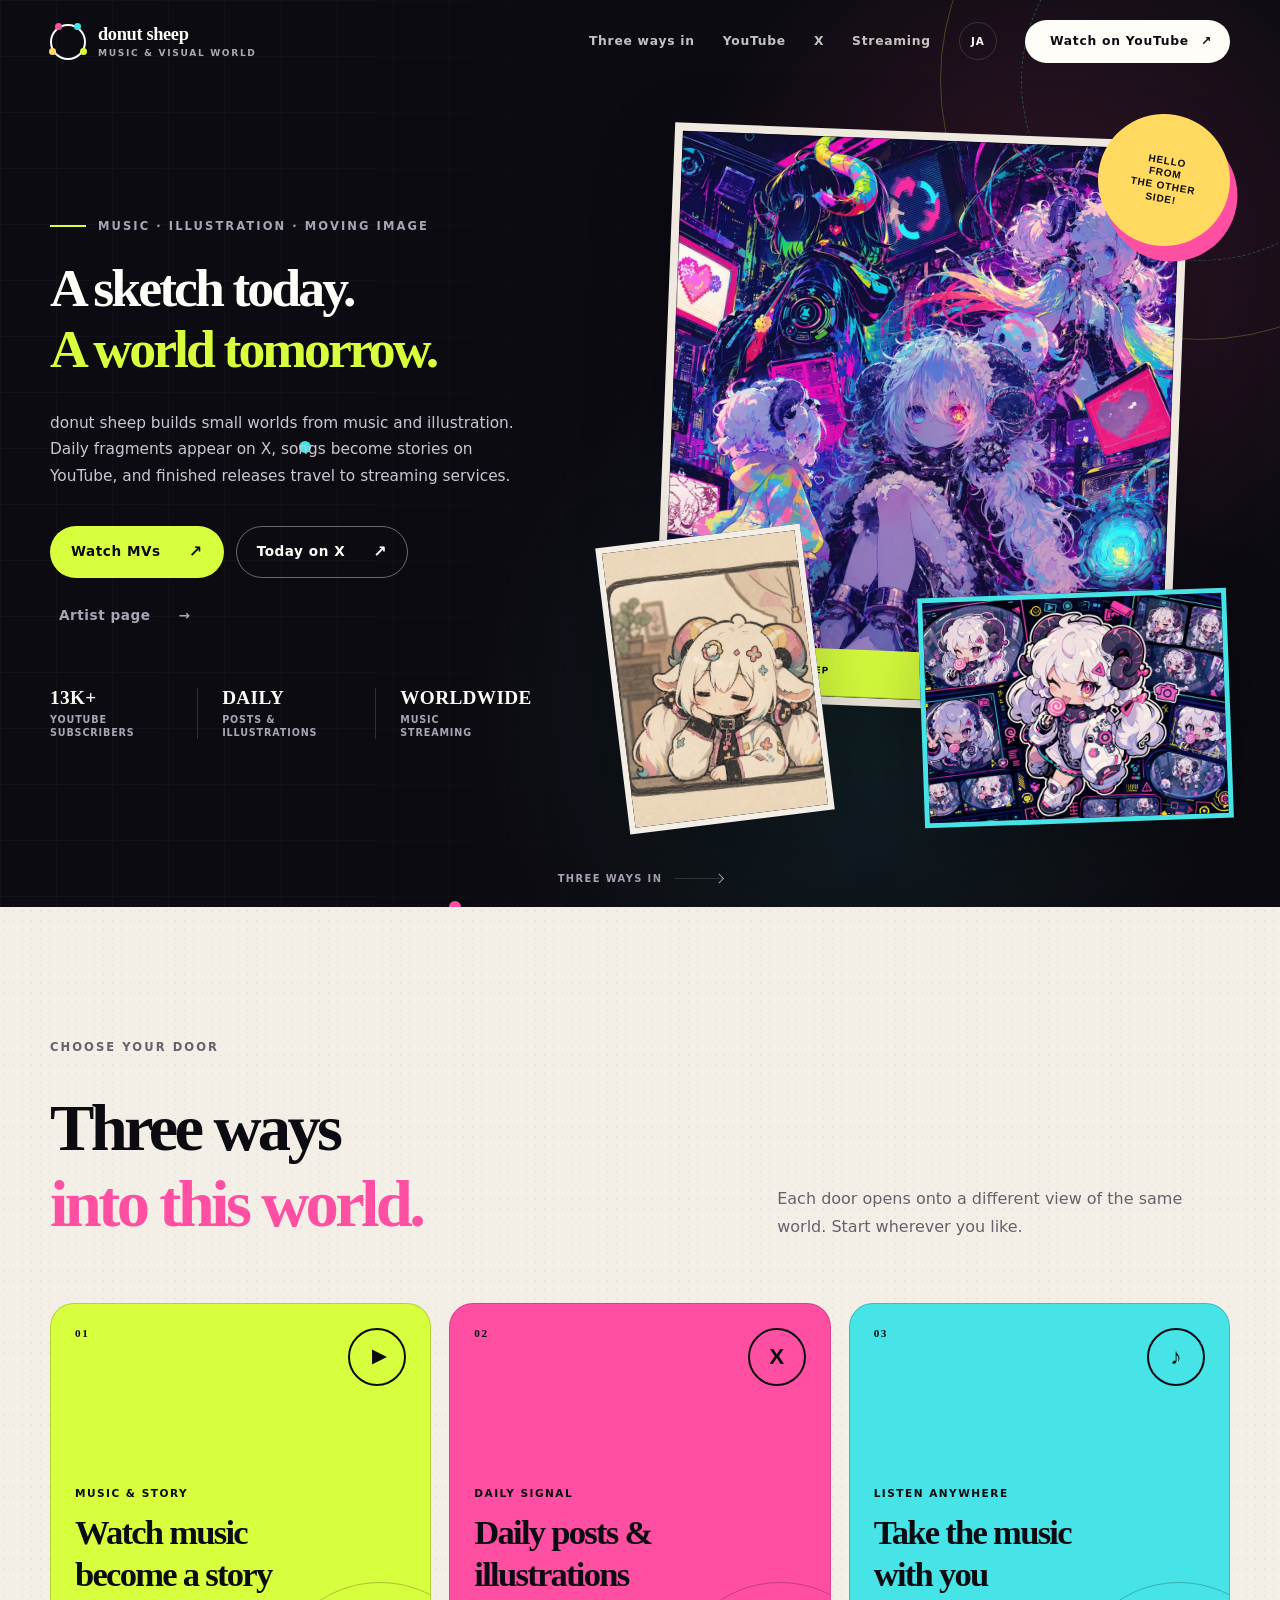
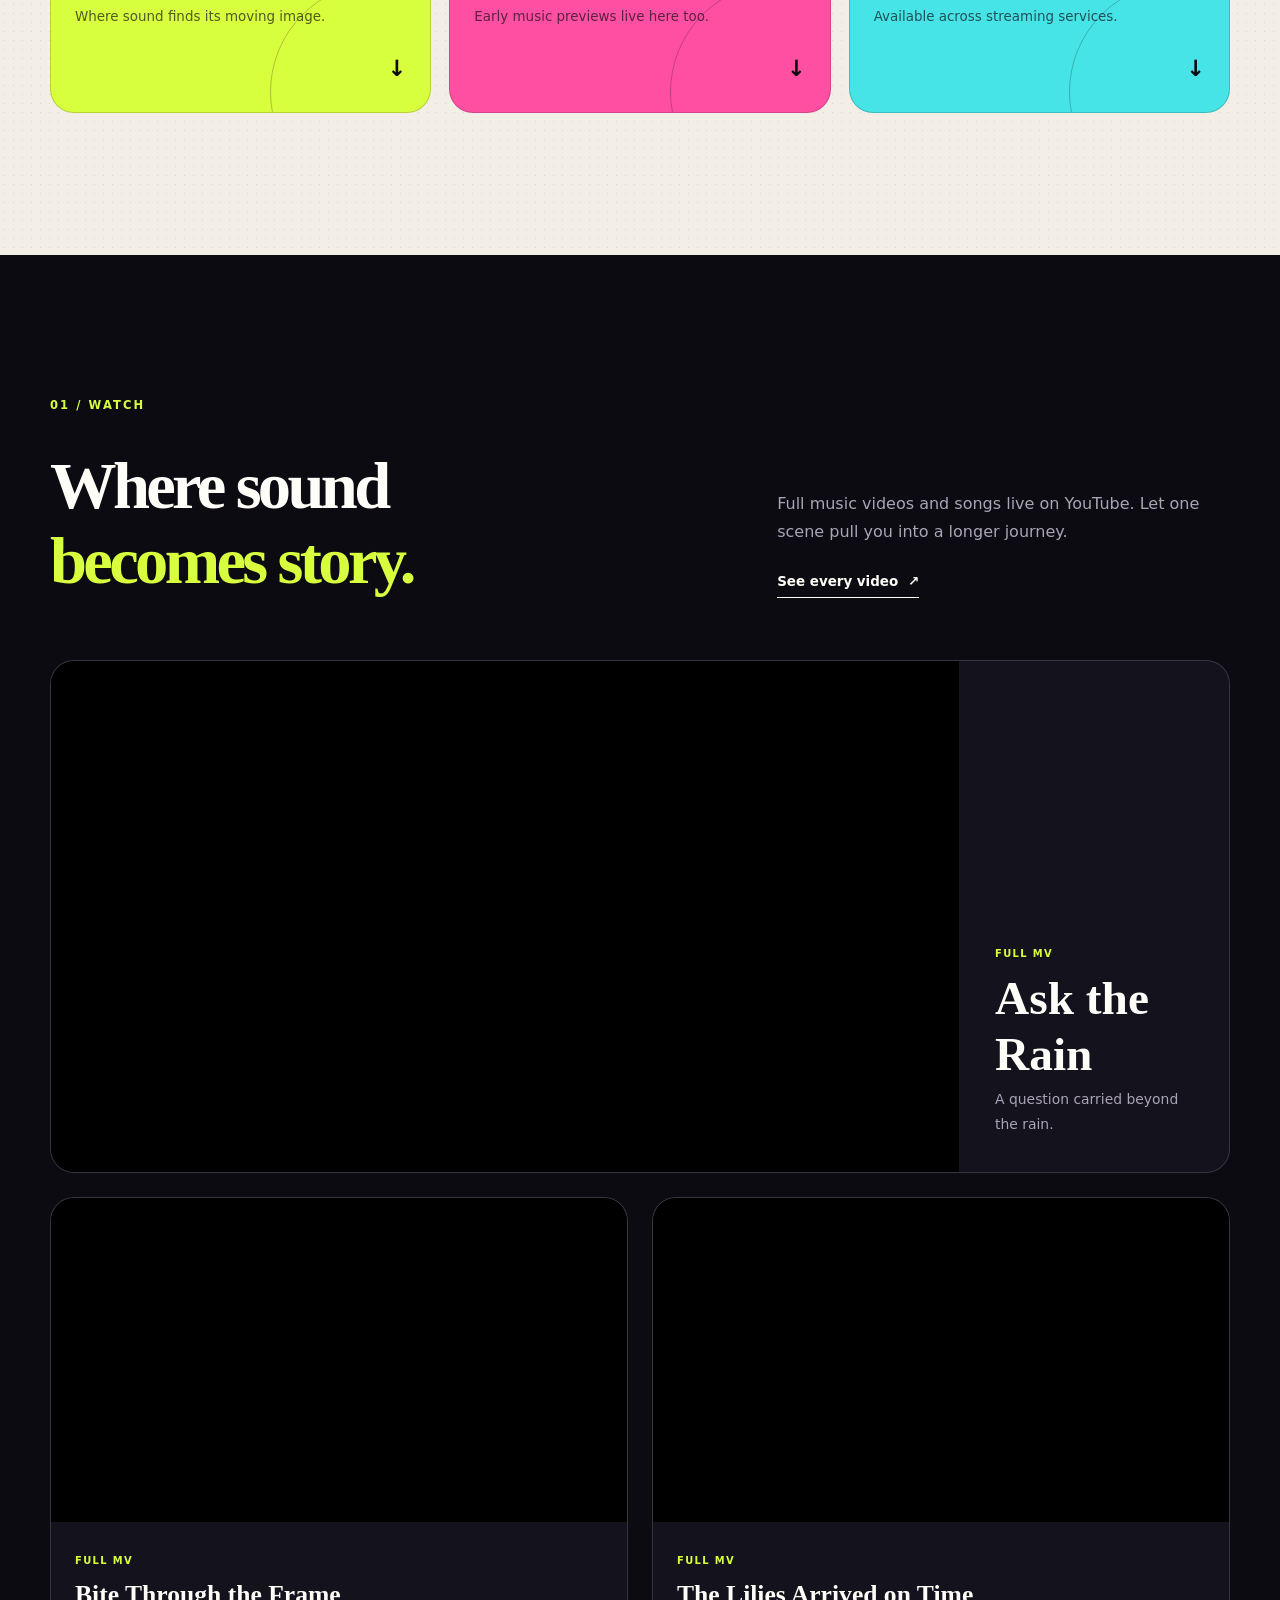
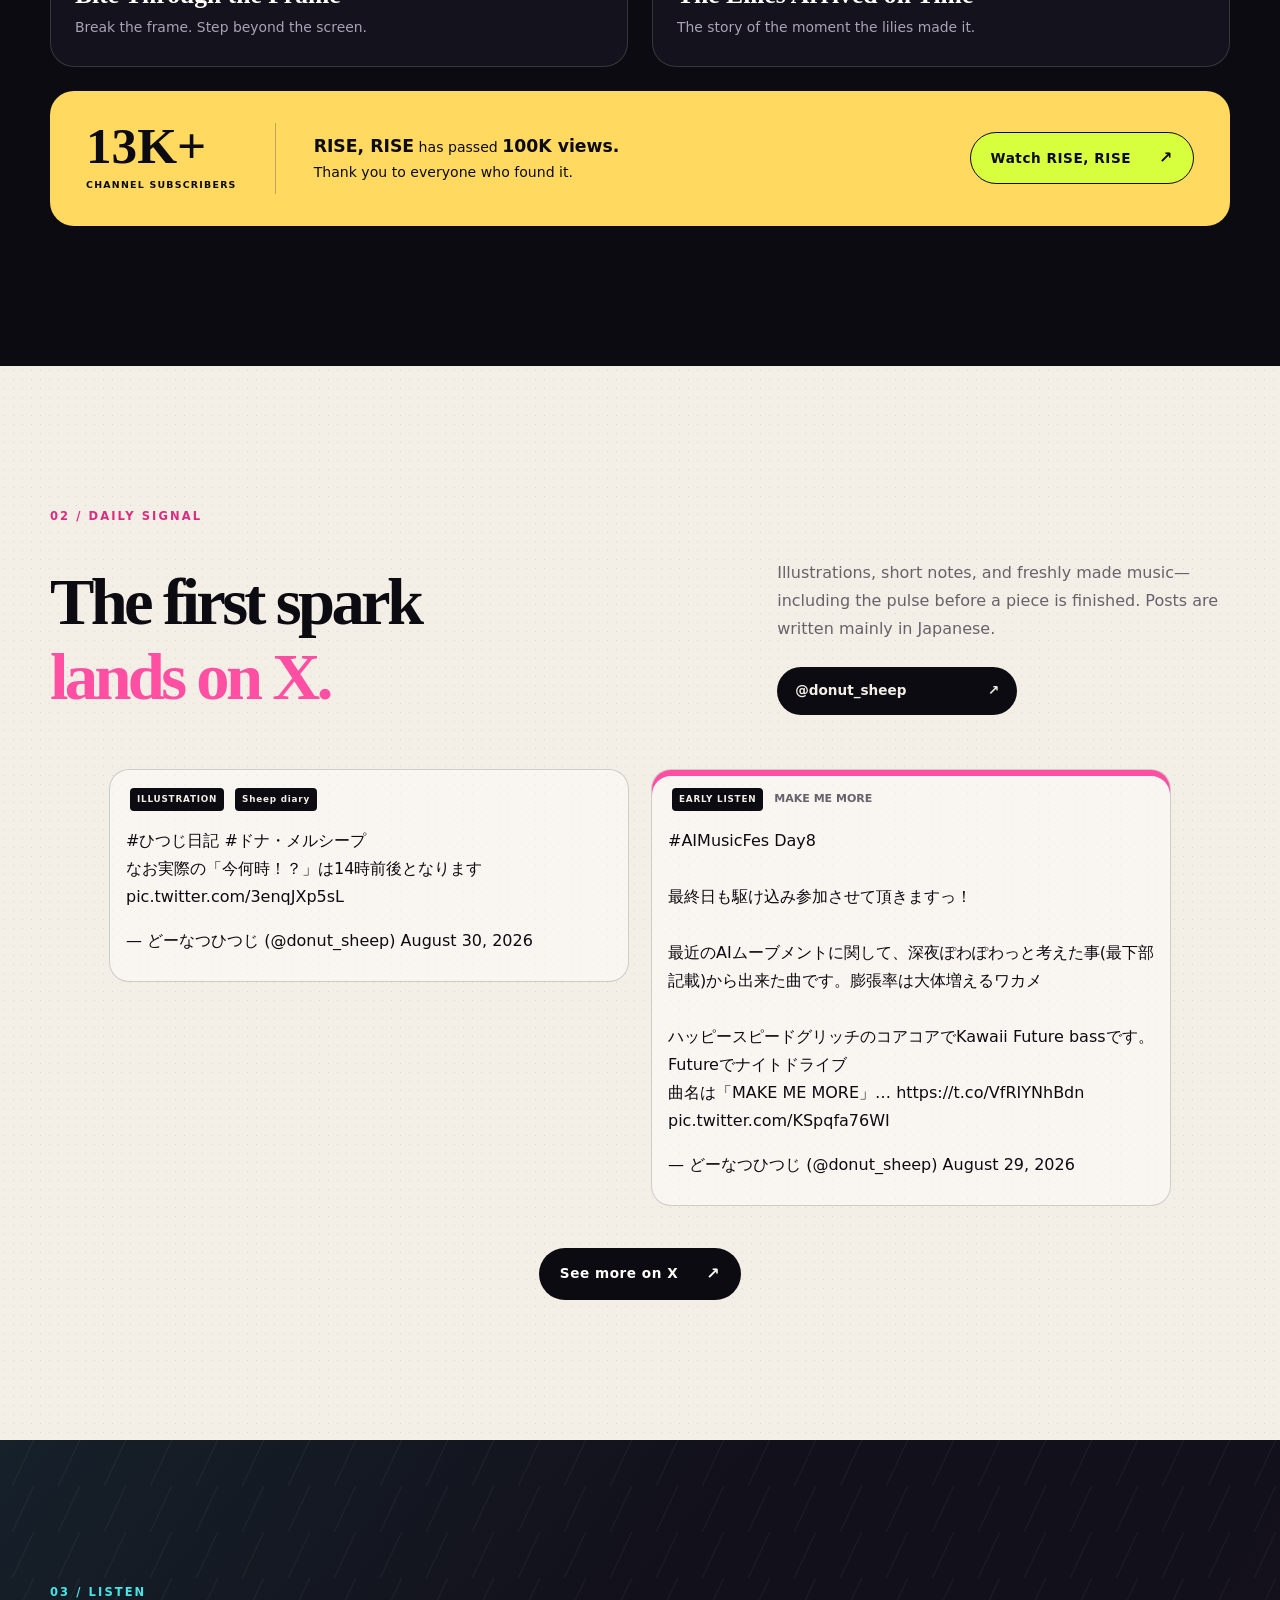
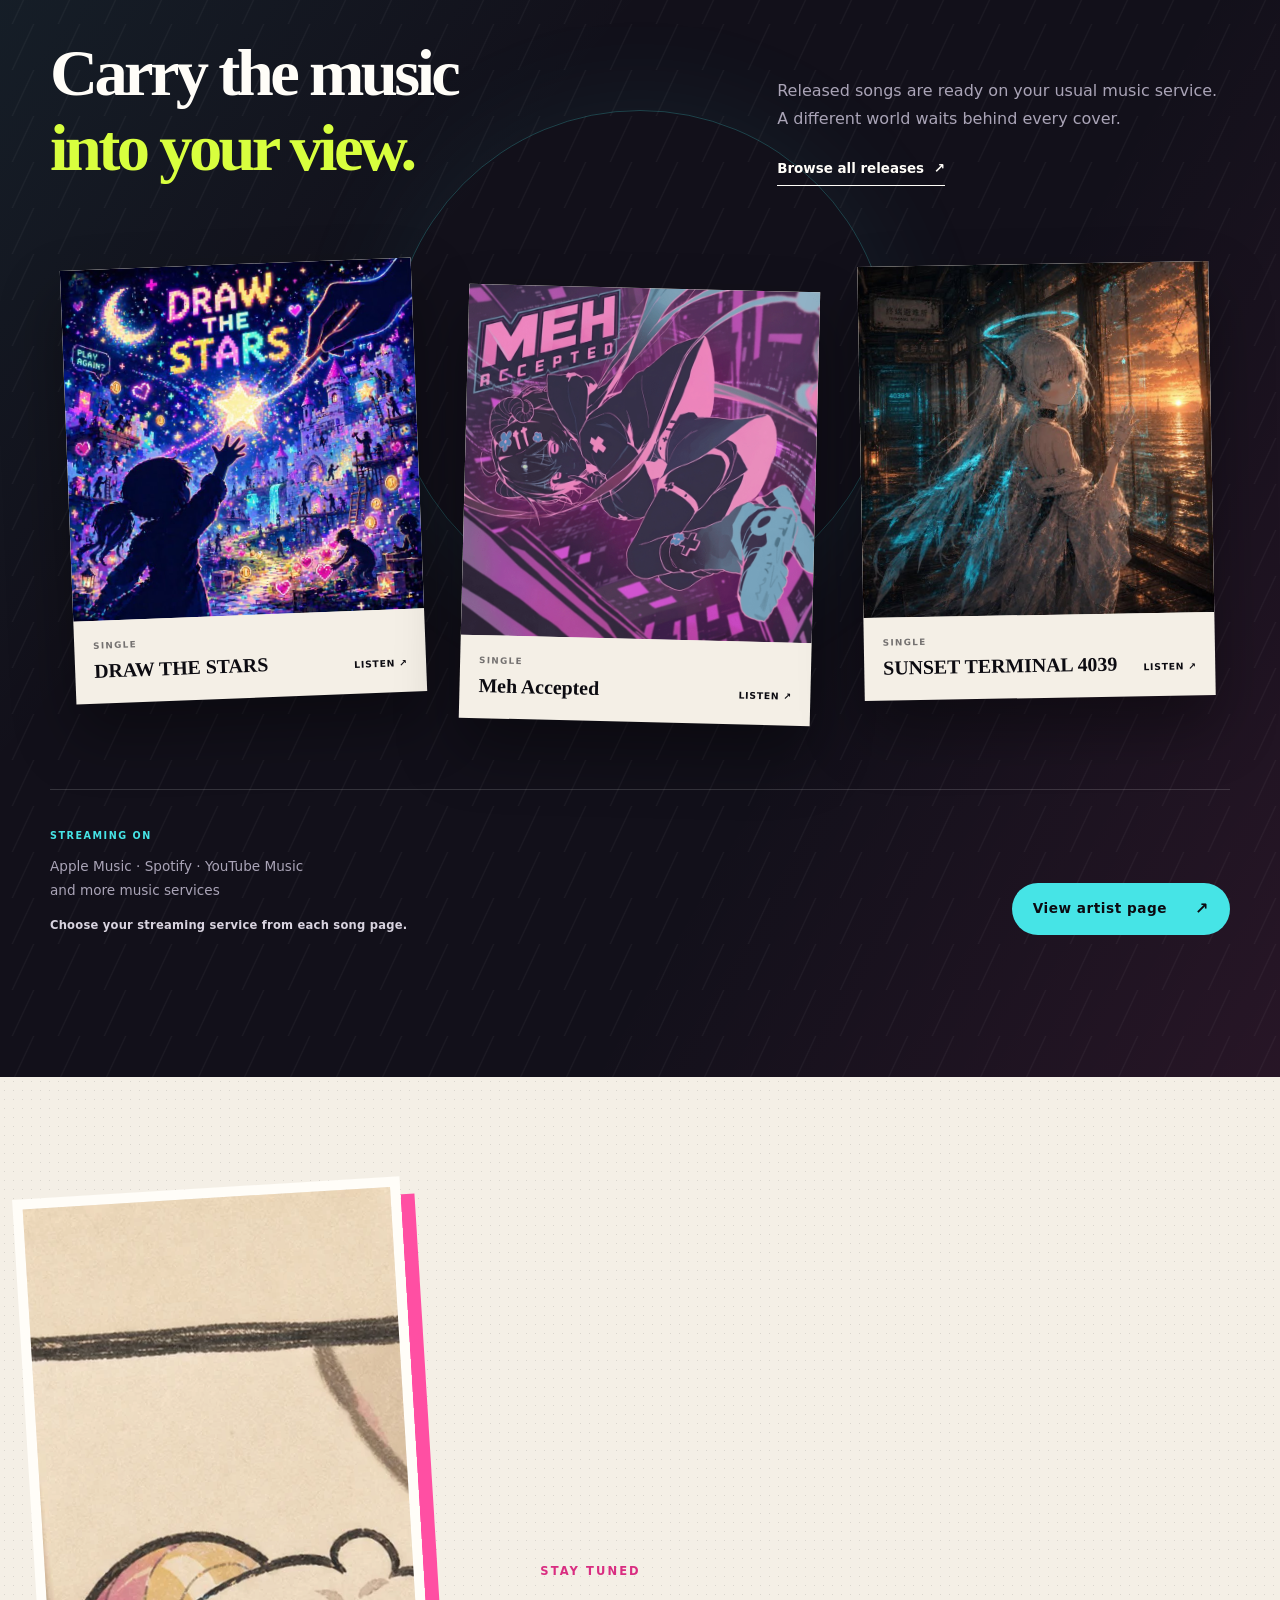
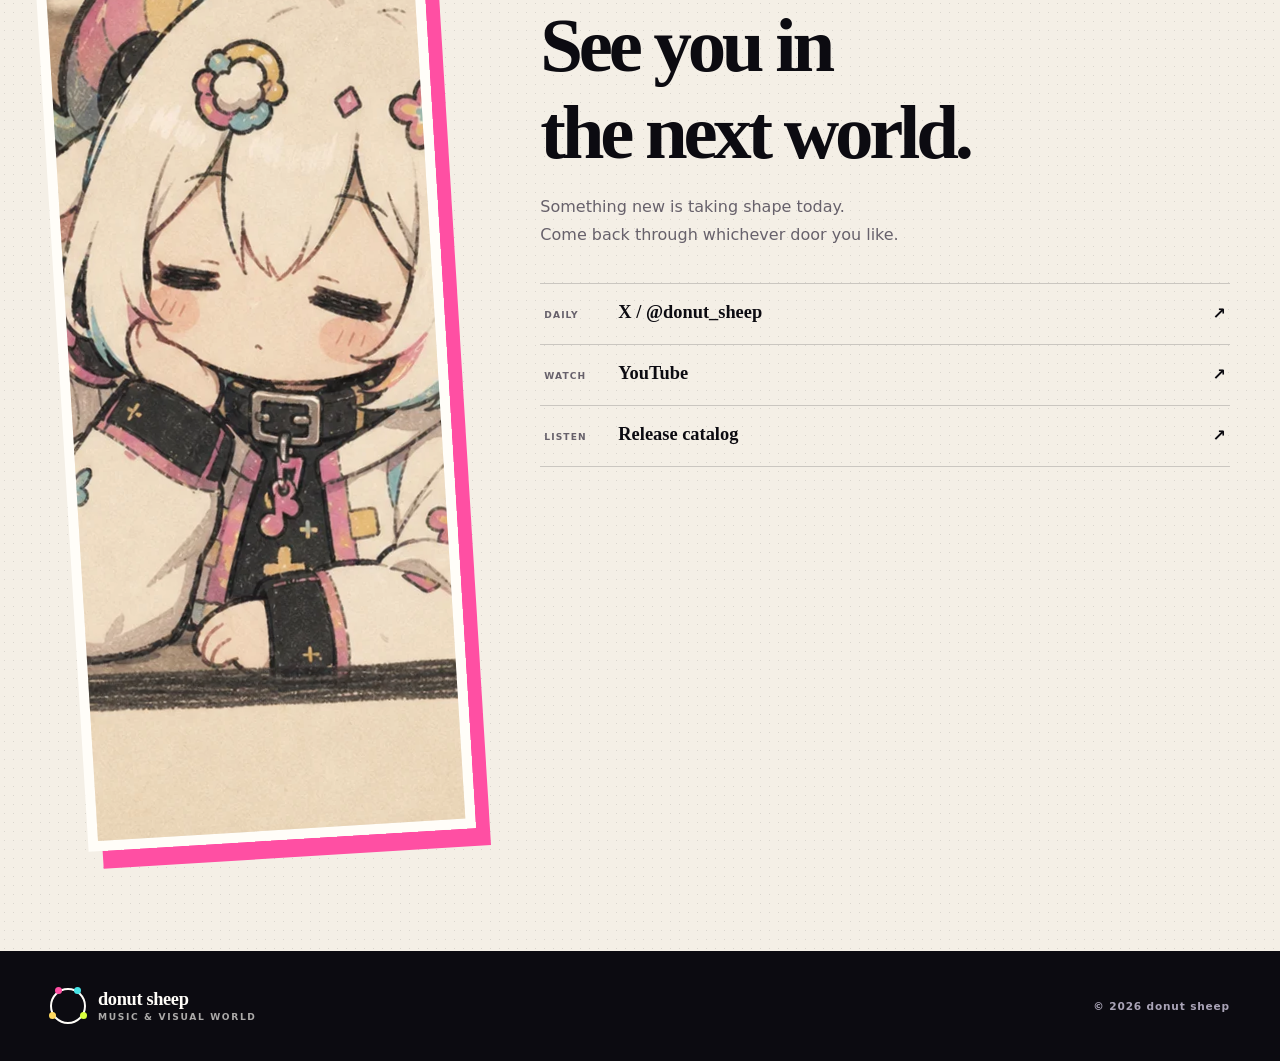
==== commit 9afd1543: "feat: unify bilingual landing page and install Google tag" ====
--- a/index.html
+++ b/index.html
@@ -4,32 +4,49 @@
   <meta charset="utf-8">
   <meta name="viewport" content="width=device-width, initial-scale=1">
   <meta name="theme-color" content="#0b0a10">
-  <meta name="description" content="どーなつひつじの常設ポータル。Xのイラストと先行公開、YouTubeのMV、各種配信ストアの音楽をひとつの場所から。">
+  <meta name="description" content="どーなつひつじの常設ポータル。Xのイラストと先行公開、YouTubeのMV、各種配信ストアの音楽をひとつの場所から。" data-i18n-content="metaDescription">
   <meta property="og:type" content="website">
-  <meta property="og:locale" content="ja_JP">
+  <meta property="og:locale" content="ja_JP" data-i18n-content="ogLocale">
   <meta property="og:site_name" content="donut sheep">
-  <meta property="og:title" content="donut sheep — 今日の一枚から、次の物語へ。">
-  <meta property="og:description" content="イラスト、MV、音楽リリース。どーなつひつじの創作世界への三つの入口。">
+  <meta property="og:title" content="donut sheep — 今日の一枚から、次の物語へ。" data-i18n-content="pageTitle">
+  <meta property="og:description" content="イラスト、MV、音楽リリース。どーなつひつじの創作世界への三つの入口。" data-i18n-content="ogDescription">
   <meta property="og:url" content="https://donut-hitsuji.github.io/donut-sheep-activity-repo/">
   <meta property="og:image" content="https://donut-hitsuji.github.io/donut-sheep-activity-repo/assets/dona/dona-multiverse.webp">
   <meta name="twitter:card" content="summary_large_image">
-  <meta name="twitter:title" content="donut sheep — 今日の一枚から、次の物語へ。">
-  <meta name="twitter:description" content="X、YouTube、音楽配信。どーなつひつじの創作世界への三つの入口。">
+  <meta name="twitter:title" content="donut sheep — 今日の一枚から、次の物語へ。" data-i18n-content="pageTitle">
+  <meta name="twitter:description" content="X、YouTube、音楽配信。どーなつひつじの創作世界への三つの入口。" data-i18n-content="twitterDescription">
   <meta name="twitter:image" content="https://donut-hitsuji.github.io/donut-sheep-activity-repo/assets/dona/dona-multiverse.webp">
   <link rel="canonical" href="https://donut-hitsuji.github.io/donut-sheep-activity-repo/">
-  <link rel="alternate" hreflang="ja" href="https://donut-hitsuji.github.io/donut-sheep-activity-repo/">
-  <link rel="alternate" hreflang="en" href="https://donut-hitsuji.github.io/donut-sheep-activity-repo/en/">
-  <link rel="alternate" hreflang="x-default" href="https://donut-hitsuji.github.io/donut-sheep-activity-repo/">
   <link rel="icon" href="favicon.ico">
   <link rel="preload" href="assets/dona/dona-multiverse.webp" as="image">
+  <script>
+    (() => {
+      const storageKey = 'donut-sheep-language';
+      let storedLanguage = null;
+      try { storedLanguage = window.localStorage.getItem(storageKey); } catch (_) {}
+      const browserLanguages = navigator.languages?.length ? navigator.languages : [navigator.language];
+      const hasJapanese = browserLanguages.some((language) => /^ja(?:-|$)/i.test(language || ''));
+      const language = storedLanguage === 'ja' || storedLanguage === 'en' ? storedLanguage : (hasJapanese ? 'ja' : 'en');
+      document.documentElement.lang = language;
+      document.documentElement.dataset.language = language;
+    })();
+  </script>
+  <!-- Google tag (gtag.js) -->
+  <script async src="https://www.googletagmanager.com/gtag/js?id=AW-18249571296"></script>
+  <script>
+    window.dataLayer = window.dataLayer || [];
+    function gtag(){dataLayer.push(arguments);}
+    gtag('js', new Date());
+    gtag('config', 'AW-18249571296');
+  </script>
   <link rel="stylesheet" href="assets/landing.css">
   <script src="assets/landing.js" defer></script>
   <script type="application/ld+json">
   {
     "@context": "https://schema.org",
     "@type": "MusicGroup",
-    "name": "どーなつひつじ",
-    "alternateName": "donut sheep",
+    "name": "donut sheep",
+    "alternateName": "どーなつひつじ",
     "url": "https://donut-hitsuji.github.io/donut-sheep-activity-repo/",
     "image": "https://donut-hitsuji.github.io/donut-sheep-activity-repo/assets/dona/dona-multiverse.webp",
     "sameAs": [
@@ -41,12 +58,12 @@
   </script>
   <title>donut sheep — 今日の一枚から、次の物語へ。</title>
 </head>
-<body class="lang-ja">
-  <a class="skip-link" href="#main">本文へ移動</a>
+<body>
+  <a class="skip-link" href="#main" data-i18n="skipLink">本文へ移動</a>
 
   <header class="site-header" data-header>
     <div class="nav-shell">
-      <a class="brand" href="#top" aria-label="donut sheep トップへ">
+      <a class="brand" href="#top" aria-label="donut sheep トップへ" data-i18n-aria-label="brandHomeLabel">
         <span class="brand-mark" aria-hidden="true"><span></span></span>
         <span class="brand-copy"><strong>donut sheep</strong><small>MUSIC &amp; VISUAL WORLD</small></span>
       </a>
@@ -54,12 +71,12 @@
         <span></span><span></span>
       </button>
       <nav class="site-nav" id="site-nav" data-nav>
-        <a href="#channels">三つの入口</a>
+        <a href="#channels" data-i18n="navChannels">三つの入口</a>
         <a href="#youtube">YouTube</a>
         <a href="#x-feed">X</a>
-        <a href="#streaming">音楽配信</a>
-        <a class="language-switch" href="en/" lang="en" hreflang="en" aria-label="View the English version">EN</a>
-        <a class="nav-cta" href="https://www.youtube.com/@donutsheep_music" target="_blank" rel="noopener">YouTubeを観る <span aria-hidden="true">↗</span></a>
+        <a href="#streaming" data-i18n="navStreaming">音楽配信</a>
+        <button class="language-switch" type="button" lang="en" aria-label="View the English version" data-language-switch>EN</button>
+        <a class="nav-cta" href="https://www.youtube.com/@donutsheep_music" target="_blank" rel="noopener"><span data-i18n="navYouTubeCta">YouTubeを観る</span> <span aria-hidden="true">↗</span></a>
       </nav>
     </div>
   </header>
@@ -70,61 +87,61 @@
       <div class="hero-shell">
         <div class="hero-copy">
           <p class="eyebrow"><span></span> MUSIC · ILLUSTRATION · MOVING IMAGE</p>
-          <h1><span>今日の一枚から、</span><br><em>次の物語へ。</em></h1>
-          <p class="hero-lead">どーなつひつじは、音楽とイラストから小さな世界をつくっています。日々の断片はXへ、物語になった音はYouTubeへ、完成した曲は配信ストアへ。</p>
+          <h1 data-i18n="heroTitle"><span>今日の一枚から、</span><br><em>次の物語へ。</em></h1>
+          <p class="hero-lead" data-i18n="heroLead">どーなつひつじは、音楽とイラストから小さな世界をつくっています。日々の断片はXへ、物語になった音はYouTubeへ、完成した曲は配信ストアへ。</p>
           <div class="hero-actions">
-            <a class="button button-primary" href="https://www.youtube.com/@donutsheep_music" target="_blank" rel="noopener"><span>MVを観る</span><b aria-hidden="true">↗</b></a>
-            <a class="button button-outline" href="https://x.com/donut_sheep" target="_blank" rel="noopener"><span>今日のポスト</span><b aria-hidden="true">↗</b></a>
-            <a class="button button-text" href="https://www.tunecore.co.jp/artists/donut_hitsuji" target="_blank" rel="noopener">配信で聴く <span aria-hidden="true">→</span></a>
-          </div>
-          <dl class="hero-facts" aria-label="活動概要">
+            <a class="button button-primary" href="https://www.youtube.com/@donutsheep_music" target="_blank" rel="noopener"><span data-i18n="heroWatch">MVを観る</span><b aria-hidden="true">↗</b></a>
+            <a class="button button-outline" href="https://x.com/donut_sheep" target="_blank" rel="noopener"><span data-i18n="heroX">今日のポスト</span><b aria-hidden="true">↗</b></a>
+            <a class="button button-text" href="https://www.tunecore.co.jp/artists/donut_hitsuji" target="_blank" rel="noopener"><span data-i18n="heroArtistPage">アーティストページ</span> <span aria-hidden="true">→</span></a>
+          </div>
+          <dl class="hero-facts" aria-label="活動概要" data-i18n-aria-label="factsLabel">
             <div><dt>13K+</dt><dd>YouTube subscribers</dd></div>
             <div><dt>DAILY</dt><dd>posts &amp; illustrations</dd></div>
             <div><dt>WORLDWIDE</dt><dd>music streaming</dd></div>
           </dl>
         </div>
 
-        <div class="hero-collage" aria-label="ドナ・メルシープのイラストギャラリー">
+        <div class="hero-collage" aria-label="ドナ・メルシープのイラストギャラリー" data-i18n-aria-label="galleryLabel">
           <figure class="collage-main">
-            <img src="assets/dona/dona-multiverse.webp" width="1254" height="1254" alt="色鮮やかな電脳空間にいる羊娘ドナ・メルシープ">
+            <img src="assets/dona/dona-multiverse.webp" width="1254" height="1254" alt="色鮮やかな電脳空間にいる羊娘ドナ・メルシープ" data-i18n-alt="donaMultiverseAlt">
             <figcaption><span>DONA / DONA MER-SHEEP</span><b>THE SIGNAL IS ON</b></figcaption>
           </figure>
           <figure class="collage-note">
-            <img src="assets/dona/dona-note.webp" width="1254" height="1254" alt="ノートの中で眠そうに頬杖をつくドナ・メルシープ" loading="lazy">
+            <img src="assets/dona/dona-note.webp" width="1254" height="1254" alt="ノートの中で眠そうに頬杖をつくドナ・メルシープ" loading="lazy" data-i18n-alt="donaNoteAlt">
           </figure>
           <figure class="collage-signal">
-            <img src="assets/dona/dona-signal.webp" width="1536" height="1024" alt="モニターの中からキャンディーを差し出すドナ・メルシープ" loading="lazy">
+            <img src="assets/dona/dona-signal.webp" width="1536" height="1024" alt="モニターの中からキャンディーを差し出すドナ・メルシープ" loading="lazy" data-i18n-alt="donaSignalAlt">
           </figure>
           <p class="collage-sticker" aria-hidden="true">HELLO<br>FROM<br>THE OTHER<br>SIDE!</p>
         </div>
       </div>
-      <a class="scroll-cue" href="#channels"><span>三つの入口</span><i aria-hidden="true"></i></a>
+      <a class="scroll-cue" href="#channels"><span data-i18n="scrollCue">三つの入口</span><i aria-hidden="true"></i></a>
     </section>
 
     <section class="channels paper-section" id="channels">
       <div class="section-shell">
         <header class="section-heading section-heading-dark">
           <p class="kicker">CHOOSE YOUR DOOR</p>
-          <h2>この世界への、<br><em>三つの入口。</em></h2>
-          <p>入口は三つ。どこから入っても、同じ世界の別の景色につながっています。</p>
+          <h2 data-i18n="channelsTitle">この世界への、<br><em>三つの入口。</em></h2>
+          <p data-i18n="channelsLead">入口は三つ。どこから入っても、同じ世界の別の景色につながっています。</p>
         </header>
         <div class="channel-grid">
           <a class="channel-card channel-youtube" href="#youtube">
             <span class="channel-number">01</span>
             <span class="channel-icon channel-icon-play" aria-hidden="true">▶</span>
-            <span class="channel-body"><small>MUSIC &amp; STORY</small><strong>MVと音楽を<br>映像で観る</strong><em>物語になった音の居場所。</em></span>
+            <span class="channel-body"><small>MUSIC &amp; STORY</small><strong data-i18n="channelYouTubeTitle">MVと音楽を<br>映像で観る</strong><em data-i18n="channelYouTubeLead">物語になった音の居場所。</em></span>
             <b class="channel-arrow" aria-hidden="true">↓</b>
           </a>
           <a class="channel-card channel-x" href="#x-feed">
             <span class="channel-number">02</span>
             <span class="channel-icon" aria-hidden="true">X</span>
-            <span class="channel-body"><small>DAILY SIGNAL</small><strong>日々のポストと<br>イラスト</strong><em>音楽の先行公開も、ここから。</em></span>
+            <span class="channel-body"><small>DAILY SIGNAL</small><strong data-i18n="channelXTitle">日々のポストと<br>イラスト</strong><em data-i18n="channelXLead">音楽の先行公開も、ここから。</em></span>
             <b class="channel-arrow" aria-hidden="true">↓</b>
           </a>
           <a class="channel-card channel-stream" href="#streaming">
             <span class="channel-number">03</span>
             <span class="channel-icon" aria-hidden="true">♪</span>
-            <span class="channel-body"><small>LISTEN ANYWHERE</small><strong>好きな場所で<br>音楽を聴く</strong><em>各種ストアへTuneCoreから。</em></span>
+            <span class="channel-body"><small>LISTEN ANYWHERE</small><strong data-i18n="channelStreamingTitle">好きな場所で<br>音楽を聴く</strong><em data-i18n="channelStreamingLead">各種ストアへTuneCoreから。</em></span>
             <b class="channel-arrow" aria-hidden="true">↓</b>
           </a>
         </div>
@@ -135,32 +152,32 @@
       <div class="section-shell">
         <header class="section-heading">
           <p class="kicker kicker-lime">01 / WATCH</p>
-          <h2>音が、<br><em>物語になる場所。</em></h2>
+          <h2 data-i18n="youtubeTitle">音が、<br><em>物語になる場所。</em></h2>
           <div class="heading-side">
-            <p>フルMVと音楽をYouTubeで公開しています。気になった一場面から、少し長い旅へ。</p>
-            <a class="text-link" href="https://www.youtube.com/@donutsheep_music/videos" target="_blank" rel="noopener">すべての動画を見る <span aria-hidden="true">↗</span></a>
+            <p data-i18n="youtubeLead">フルMVと音楽をYouTubeで公開しています。気になった一場面から、少し長い旅へ。</p>
+            <a class="text-link" href="https://www.youtube.com/@donutsheep_music/videos" target="_blank" rel="noopener"><span data-i18n="youtubeAll">すべての動画を見る</span> <span aria-hidden="true">↗</span></a>
           </div>
         </header>
 
         <div class="video-grid">
           <article class="video-card video-card-featured">
-            <div class="video-frame"><iframe src="https://www.youtube-nocookie.com/embed/Y2SA6tWMG5c?rel=0" title="Ask the Rain ミュージックビデオ" loading="lazy" allow="accelerometer; autoplay; clipboard-write; encrypted-media; gyroscope; picture-in-picture; web-share" referrerpolicy="strict-origin-when-cross-origin" allowfullscreen></iframe></div>
-            <div class="video-meta"><span>FULL MV</span><h3>Ask the Rain</h3><p>雨音の向こうへ、問いかける歌。</p></div>
+            <div class="video-frame"><iframe src="https://www.youtube-nocookie.com/embed/Y2SA6tWMG5c?rel=0" title="Ask the Rain ミュージックビデオ" loading="lazy" allow="accelerometer; autoplay; clipboard-write; encrypted-media; gyroscope; picture-in-picture; web-share" referrerpolicy="strict-origin-when-cross-origin" allowfullscreen data-i18n-title="askRainFrameTitle"></iframe></div>
+            <div class="video-meta"><span>FULL MV</span><h3>Ask the Rain</h3><p data-i18n="askRainDescription">雨音の向こうへ、問いかける歌。</p></div>
           </article>
           <article class="video-card">
-            <div class="video-frame"><iframe src="https://www.youtube-nocookie.com/embed/vw3xwQUsNaE?rel=0" title="Bite Through the Frame ミュージックビデオ" loading="lazy" allow="accelerometer; autoplay; clipboard-write; encrypted-media; gyroscope; picture-in-picture; web-share" referrerpolicy="strict-origin-when-cross-origin" allowfullscreen></iframe></div>
-            <div class="video-meta"><span>FULL MV</span><h3>Bite Through the Frame</h3><p>フレームを噛み破って、画面の外へ。</p></div>
+            <div class="video-frame"><iframe src="https://www.youtube-nocookie.com/embed/vw3xwQUsNaE?rel=0" title="Bite Through the Frame ミュージックビデオ" loading="lazy" allow="accelerometer; autoplay; clipboard-write; encrypted-media; gyroscope; picture-in-picture; web-share" referrerpolicy="strict-origin-when-cross-origin" allowfullscreen data-i18n-title="biteFrameTitle"></iframe></div>
+            <div class="video-meta"><span>FULL MV</span><h3>Bite Through the Frame</h3><p data-i18n="biteDescription">フレームを噛み破って、画面の外へ。</p></div>
           </article>
           <article class="video-card">
-            <div class="video-frame"><iframe src="https://www.youtube-nocookie.com/embed/_NtpHbxjMN4?rel=0" title="The Lilies Arrived on Time ミュージックビデオ" loading="lazy" allow="accelerometer; autoplay; clipboard-write; encrypted-media; gyroscope; picture-in-picture; web-share" referrerpolicy="strict-origin-when-cross-origin" allowfullscreen></iframe></div>
-            <div class="video-meta"><span>FULL MV</span><h3>The Lilies Arrived on Time</h3><p>百合が間に合った、その瞬間の物語。</p></div>
+            <div class="video-frame"><iframe src="https://www.youtube-nocookie.com/embed/_NtpHbxjMN4?rel=0" title="The Lilies Arrived on Time ミュージックビデオ" loading="lazy" allow="accelerometer; autoplay; clipboard-write; encrypted-media; gyroscope; picture-in-picture; web-share" referrerpolicy="strict-origin-when-cross-origin" allowfullscreen data-i18n-title="liliesFrameTitle"></iframe></div>
+            <div class="video-meta"><span>FULL MV</span><h3>The Lilies Arrived on Time</h3><p data-i18n="liliesDescription">百合が間に合った、その瞬間の物語。</p></div>
           </article>
         </div>
 
         <div class="youtube-proof">
           <div><strong>13K+</strong><span>CHANNEL SUBSCRIBERS</span></div>
-          <p>「RISE, RISE」は<strong>10万回再生</strong>を越えました。<br>見つけてくれた一人ひとりへ、ありがとう。</p>
-          <a class="button button-lime" href="https://www.youtube.com/watch?v=GRh164k-OS8" target="_blank" rel="noopener"><span>RISE, RISEを観る</span><b aria-hidden="true">↗</b></a>
+          <p data-i18n="youtubeProof">「RISE, RISE」は<strong>10万回再生</strong>を越えました。<br>見つけてくれた一人ひとりへ、ありがとう。</p>
+          <a class="button button-lime" href="https://www.youtube.com/watch?v=GRh164k-OS8" target="_blank" rel="noopener"><span data-i18n="watchRise">RISE, RISEを観る</span><b aria-hidden="true">↗</b></a>
         </div>
       </div>
     </section>
@@ -169,16 +186,16 @@
       <div class="section-shell">
         <header class="section-heading section-heading-dark x-heading">
           <p class="kicker kicker-pink">02 / DAILY SIGNAL</p>
-          <h2>日々の熱は、<br><em>いちばん早くXへ。</em></h2>
+          <h2 data-i18n="xTitle">日々の熱は、<br><em>いちばん早くXへ。</em></h2>
           <div class="heading-side">
-            <p>イラスト、短い日記、できたての音。完成する前の鼓動も、その日のまま置いています。</p>
+            <p data-i18n="xLead">イラスト、短い日記、できたての音。完成する前の鼓動も、その日のまま置いています。</p>
             <a class="account-chip" href="https://x.com/donut_sheep" target="_blank" rel="noopener"><span>@donut_sheep</span><b aria-hidden="true">↗</b></a>
           </div>
         </header>
 
         <div class="x-post-grid">
           <article class="x-post-card">
-            <p class="post-label"><span>ILLUSTRATION</span> ひつじ日記</p>
+            <p class="post-label"><span>ILLUSTRATION</span> <span data-i18n="sheepDiary">ひつじ日記</span></p>
             <blockquote class="twitter-tweet" data-dnt="true" data-theme="light"><p lang="ja" dir="ltr"><a href="https://x.com/hashtag/%E3%81%B2%E3%81%A4%E3%81%98%E6%97%A5%E8%A8%98?src=hash&amp;ref_src=twsrc%5Etfw">#ひつじ日記</a> <a href="https://x.com/hashtag/%E3%83%89%E3%83%8A%E3%83%BB%E3%83%A1%E3%83%AB%E3%82%B7%E3%83%BC%E3%83%97?src=hash&amp;ref_src=twsrc%5Etfw">#ドナ・メルシープ</a><br>なお実際の「今何時！？」は14時前後となります <a href="https://t.co/3enqJXp5sL">pic.twitter.com/3enqJXp5sL</a></p>&mdash; どーなつひつじ (@donut_sheep) <a href="https://x.com/donut_sheep/status/2093960059017724101?ref_src=twsrc%5Etfw">August 30, 2026</a></blockquote>
           </article>
           <article class="x-post-card x-post-card-accent">
@@ -186,7 +203,7 @@
             <blockquote class="twitter-tweet" data-dnt="true" data-theme="light"><p lang="ja" dir="ltr"><a href="https://x.com/hashtag/AIMusicFes?src=hash&amp;ref_src=twsrc%5Etfw">#AIMusicFes</a> Day8<br><br>最終日も駆け込み参加させて頂きますっ！<br><br>最近のAIムーブメントに関して、深夜ぽわぽわっと考えた事(最下部記載)から出来た曲です。膨張率は大体増えるワカメ<br><br>ハッピースピードグリッチのコアコアでKawaii Future bassです。Futureでナイトドライブ<br>曲名は「MAKE ME MORE」… <a href="https://t.co/VfRIYNhBdn">https://t.co/VfRIYNhBdn</a> <a href="https://t.co/KSpqfa76WI">pic.twitter.com/KSpqfa76WI</a></p>&mdash; どーなつひつじ (@donut_sheep) <a href="https://x.com/donut_sheep/status/2093715077937664125?ref_src=twsrc%5Etfw">August 29, 2026</a></blockquote>
           </article>
         </div>
-        <p class="section-center-link"><a class="button button-dark" href="https://x.com/donut_sheep" target="_blank" rel="noopener"><span>Xでもっと見る</span><b aria-hidden="true">↗</b></a></p>
+        <p class="section-center-link"><a class="button button-dark" href="https://x.com/donut_sheep" target="_blank" rel="noopener"><span data-i18n="xMore">Xでもっと見る</span><b aria-hidden="true">↗</b></a></p>
       </div>
     </section>
 
@@ -195,46 +212,50 @@
       <div class="section-shell">
         <header class="section-heading">
           <p class="kicker kicker-cyan">03 / LISTEN</p>
-          <h2>好きな景色へ、<br><em>音楽を連れていく。</em></h2>
+          <h2 data-i18n="streamingTitle">好きな景色へ、<br><em>音楽を連れていく。</em></h2>
           <div class="heading-side">
-            <p>リリース作品は、いつもの音楽サービスから。ジャケットの向こうに、それぞれ違う世界が待っています。</p>
-            <a class="text-link" href="https://www.tunecore.co.jp/artists/donut_hitsuji" target="_blank" rel="noopener">配信作品の一覧へ <span aria-hidden="true">↗</span></a>
+            <p data-i18n="streamingLead">リリース作品は、いつもの音楽サービスから。ジャケットの向こうに、それぞれ違う世界が待っています。</p>
+            <a class="text-link" href="https://www.tunecore.co.jp/artists/donut_hitsuji" target="_blank" rel="noopener"><span data-i18n="allReleases">配信作品の一覧へ</span> <span aria-hidden="true">↗</span></a>
           </div>
         </header>
 
         <div class="release-grid">
-          <a class="release-card release-card-a" href="https://linkco.re/8hcnBE9p?lang=ja" target="_blank" rel="noopener">
-            <span class="release-art"><img src="assets/release-art/OLAK5uy_k2lK2apXVspgNfrH7mbXwImaehf9rbJa4.jpg" width="600" height="600" alt="LAST BIT PRAYER ジャケット" loading="lazy"></span>
-            <span class="release-copy"><small>SINGLE</small><strong>LAST BIT PRAYER</strong><em>LISTEN ↗</em></span>
-          </a>
-          <a class="release-card release-card-b" href="https://linkco.re/3hMCvhb0?lang=ja" target="_blank" rel="noopener">
-            <span class="release-art"><img src="assets/release-art/OLAK5uy_lbgqALKTdUGuzrY-7KMrXE81p32pK1Hj0.jpg" width="600" height="600" alt="水星のパジャマ ジャケット" loading="lazy"></span>
-            <span class="release-copy"><small>SINGLE</small><strong>水星のパジャマ</strong><em>LISTEN ↗</em></span>
+          <a class="release-card release-card-a" href="https://linkco.re/UrVD6Py1?lang=ja" target="_blank" rel="noopener">
+            <span class="release-art"><img src="assets/release-art/OLAK5uy_nCoR1bP54V3nXODXckHSYuBS_5neBSHD8.jpg" width="720" height="720" alt="DRAW THE STARS ジャケット" loading="lazy" data-i18n-alt="drawStarsAlt"></span>
+            <span class="release-copy"><small>SINGLE</small><strong>DRAW THE STARS</strong><em>LISTEN ↗</em></span>
+          </a>
+          <a class="release-card release-card-b" href="https://linkco.re/3hMCvhb0?lang=ja" target="_blank" rel="noopener" data-i18n-href="middleReleaseUrl">
+            <span class="release-art"><img src="assets/release-art/OLAK5uy_lbgqALKTdUGuzrY-7KMrXE81p32pK1Hj0.jpg" width="600" height="600" alt="水星のパジャマ ジャケット" loading="lazy" data-i18n-src="middleReleaseImage" data-i18n-alt="middleReleaseAlt"></span>
+            <span class="release-copy"><small>SINGLE</small><strong data-i18n="middleReleaseTitle">水星のパジャマ</strong><em>LISTEN ↗</em></span>
           </a>
           <a class="release-card release-card-c" href="https://linkco.re/1Mv2DfB9?lang=ja" target="_blank" rel="noopener">
-            <span class="release-art"><img src="assets/release-art/OLAK5uy_kS2SrZ3tnEMLHogoIgh3OvYpsSu4DKW_o.jpg" width="600" height="600" alt="SUNSET TERMINAL 4039 ジャケット" loading="lazy"></span>
+            <span class="release-art"><img src="assets/release-art/OLAK5uy_kS2SrZ3tnEMLHogoIgh3OvYpsSu4DKW_o.jpg" width="600" height="600" alt="SUNSET TERMINAL 4039 ジャケット" loading="lazy" data-i18n-alt="sunsetAlt"></span>
             <span class="release-copy"><small>SINGLE</small><strong>SUNSET TERMINAL 4039</strong><em>LISTEN ↗</em></span>
           </a>
         </div>
 
         <div class="store-cta">
-          <div><span>STREAMING ON</span><p>Apple Music · Spotify · YouTube Music<br>and more music services</p></div>
-          <a class="button button-cyan" href="https://www.tunecore.co.jp/artists/donut_hitsuji" target="_blank" rel="noopener"><span>配信ストアを選ぶ</span><b aria-hidden="true">↗</b></a>
+          <div class="store-availability">
+            <span>STREAMING ON</span>
+            <p>Apple Music · Spotify · YouTube Music<br>and more music services</p>
+            <small class="store-guide" data-i18n="storeGuide">曲ページから各種配信ストアを選べます。</small>
+          </div>
+          <a class="button button-cyan" href="https://www.tunecore.co.jp/artists/donut_hitsuji" target="_blank" rel="noopener"><span data-i18n="artistPageButton">アーティストページを見る</span><b aria-hidden="true">↗</b></a>
         </div>
       </div>
     </section>
 
     <section class="closing paper-section">
       <div class="closing-shell">
-        <img class="closing-dona" src="assets/dona/dona-note.webp" width="1254" height="1254" alt="こちらを見つめるドナ・メルシープ" loading="lazy">
+        <img class="closing-dona" src="assets/dona/dona-note.webp" width="1254" height="1254" alt="こちらを見つめるドナ・メルシープ" loading="lazy" data-i18n-alt="closingDonaAlt">
         <div class="closing-copy">
           <p class="kicker kicker-pink">STAY TUNED</p>
-          <h2>また、<br>次の世界で。</h2>
-          <p>今日も何かをつくっています。<br>好きな入口から、また会いに来てください。</p>
+          <h2 data-i18n="closingTitle">また、<br>次の世界で。</h2>
+          <p data-i18n="closingLead">今日も何かをつくっています。<br>好きな入口から、また会いに来てください。</p>
           <div class="closing-links">
             <a href="https://x.com/donut_sheep" target="_blank" rel="noopener"><span><small>DAILY</small><strong>X / @donut_sheep</strong></span><b>↗</b></a>
             <a href="https://www.youtube.com/@donutsheep_music" target="_blank" rel="noopener"><span><small>WATCH</small><strong>YouTube</strong></span><b>↗</b></a>
-            <a href="https://www.tunecore.co.jp/artists/donut_hitsuji" target="_blank" rel="noopener"><span><small>LISTEN</small><strong>Music stores</strong></span><b>↗</b></a>
+            <a href="https://www.tunecore.co.jp/artists/donut_hitsuji" target="_blank" rel="noopener"><span><small>LISTEN</small><strong data-i18n="closingArtistPage">配信作品一覧</strong></span><b>↗</b></a>
           </div>
         </div>
       </div>
--- a/assets/landing.css
+++ b/assets/landing.css
@@ -129,13 +129,20 @@
 .site-nav > .language-switch {
   width: 38px;
   height: 38px;
+  padding: 0;
   display: grid;
   place-items: center;
+  color: inherit;
+  background: transparent;
   opacity: 1;
   border: 1px solid var(--line-dark);
   border-radius: 50%;
+  font-family: inherit;
   font-size: .65rem;
+  font-weight: 700;
   letter-spacing: .08em;
+  cursor: pointer;
+  transition: color .2s ease, background .2s ease, border-color .2s ease;
 }
 .site-nav > .language-switch:hover { color: var(--ink); background: var(--cyan); border-color: var(--cyan); }
 .site-nav .nav-cta {
@@ -463,6 +470,7 @@
 .store-cta { margin-top: 62px; padding-top: 30px; display: flex; align-items: flex-end; justify-content: space-between; gap: 32px; border-top: 1px solid var(--line-dark); }
 .store-cta > div > span { color: var(--cyan); font-size: .6rem; font-weight: 900; letter-spacing: .16em; }
 .store-cta p { margin: 7px 0 0; color: var(--muted-dark); font-size: .85rem; }
+.store-guide { display: block; margin-top: 12px; color: #d8d3df; font-size: .72rem; font-weight: 700; letter-spacing: .02em; }
 .button-cyan { min-width: 212px; color: var(--ink); background: var(--cyan); }
 .button-cyan:hover { background: var(--white); }
 
@@ -510,7 +518,7 @@
   }
   .site-nav.is-open { transform: none; }
   .site-nav > a:not(.nav-cta) { display: flex; padding: 17px 4px; border-bottom: 1px solid var(--line-dark); font: 700 1.4rem/1.3 Georgia, serif; opacity: 1; }
-  .site-nav > .language-switch { width: auto; height: auto; border-width: 0 0 1px; border-radius: 0; }
+  .site-nav > .language-switch { width: auto; height: auto; display: flex; justify-content: flex-start; padding: 17px 4px; border-width: 0 0 1px; border-radius: 0; font: 700 1.4rem/1.3 Georgia, serif; }
   .site-nav .nav-cta { margin-top: 28px; justify-content: center; }
   .hero { min-height: auto; padding-top: 118px; padding-bottom: 100px; }
   .hero-shell { grid-template-columns: minmax(0, 1fr); gap: 48px; }
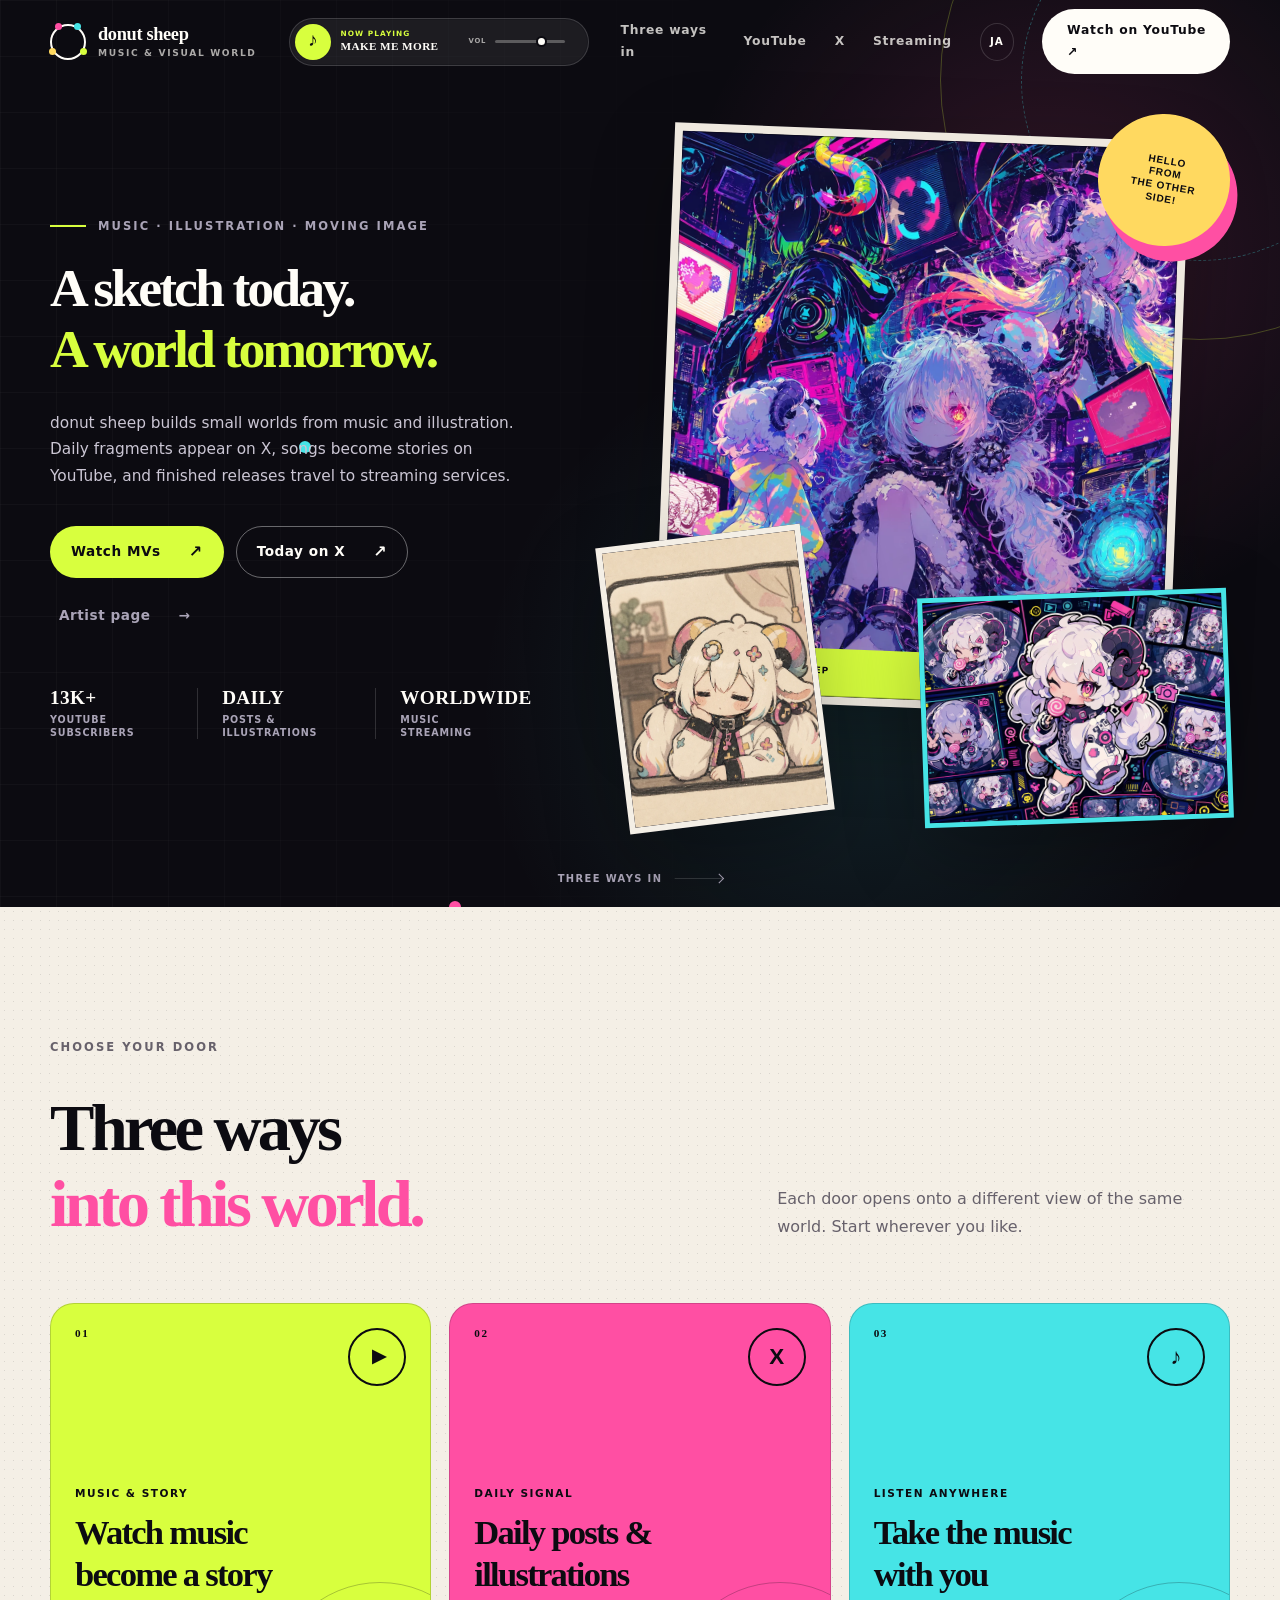
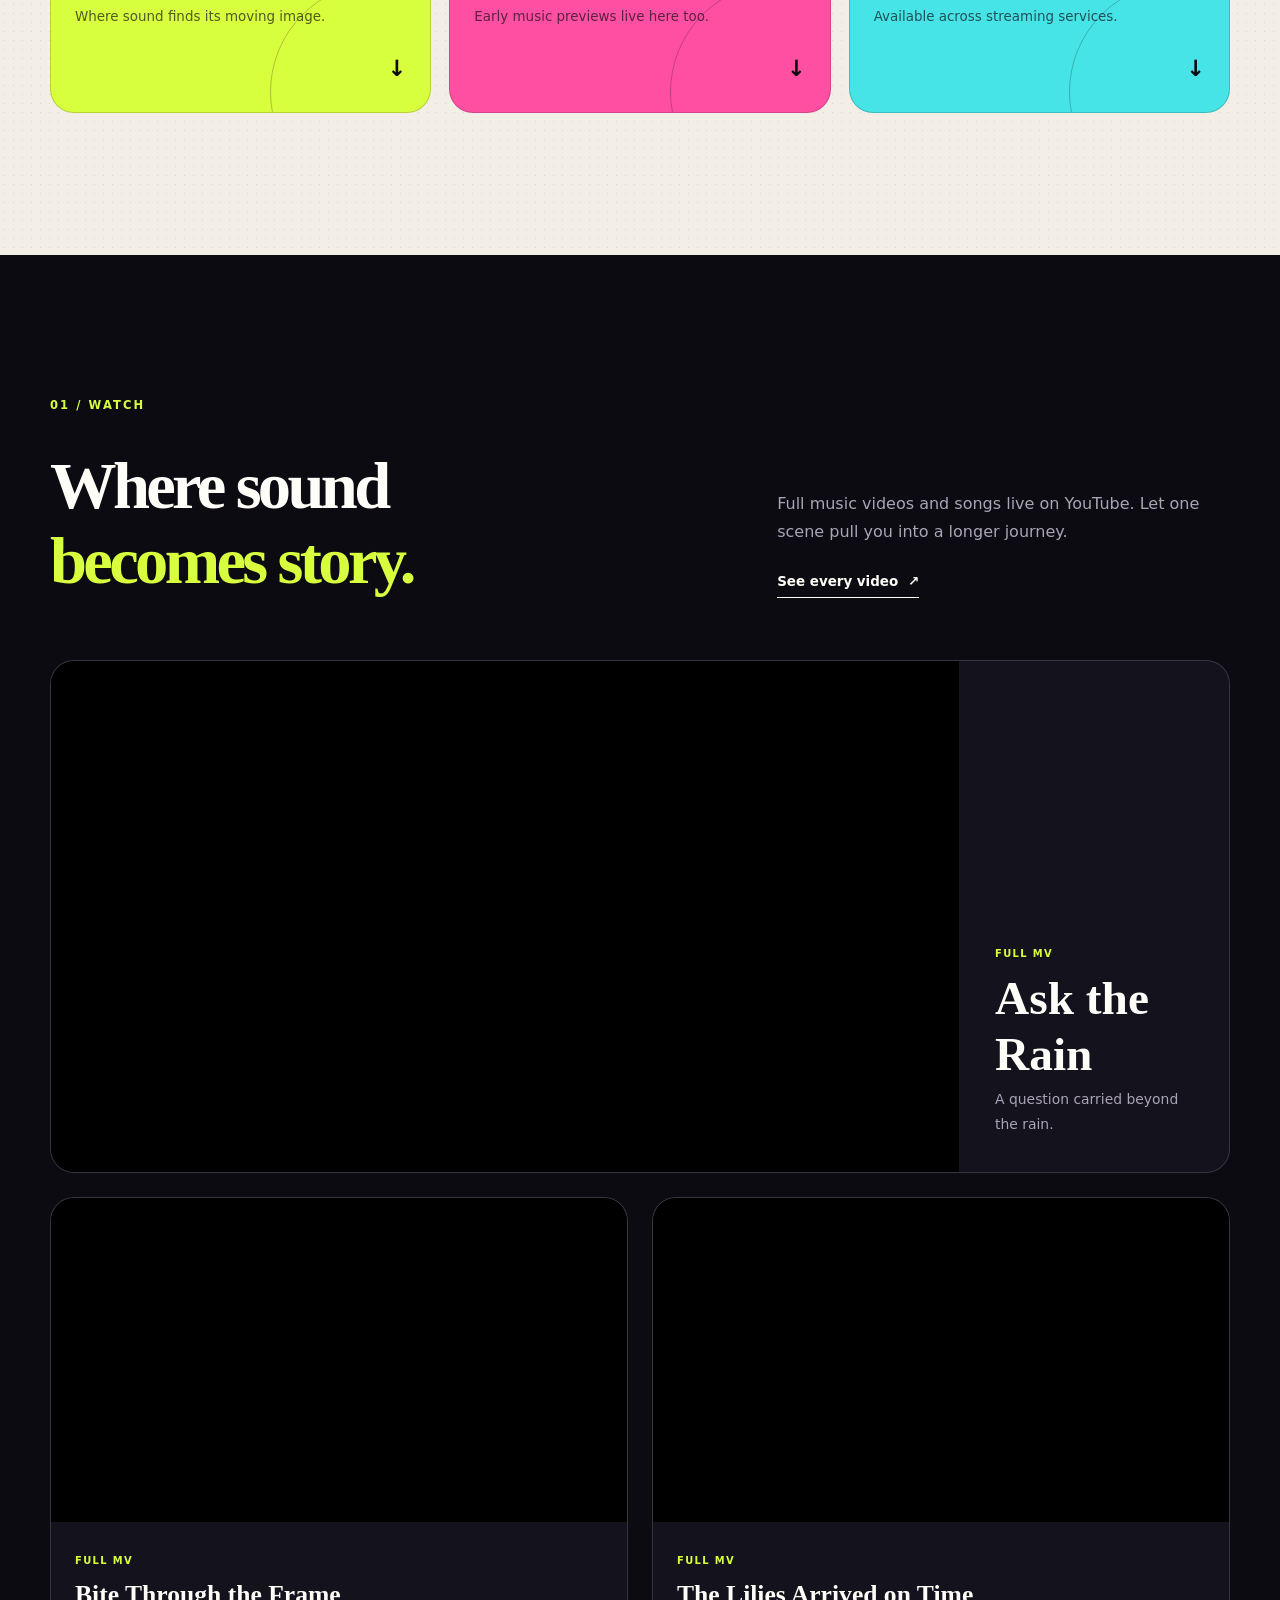
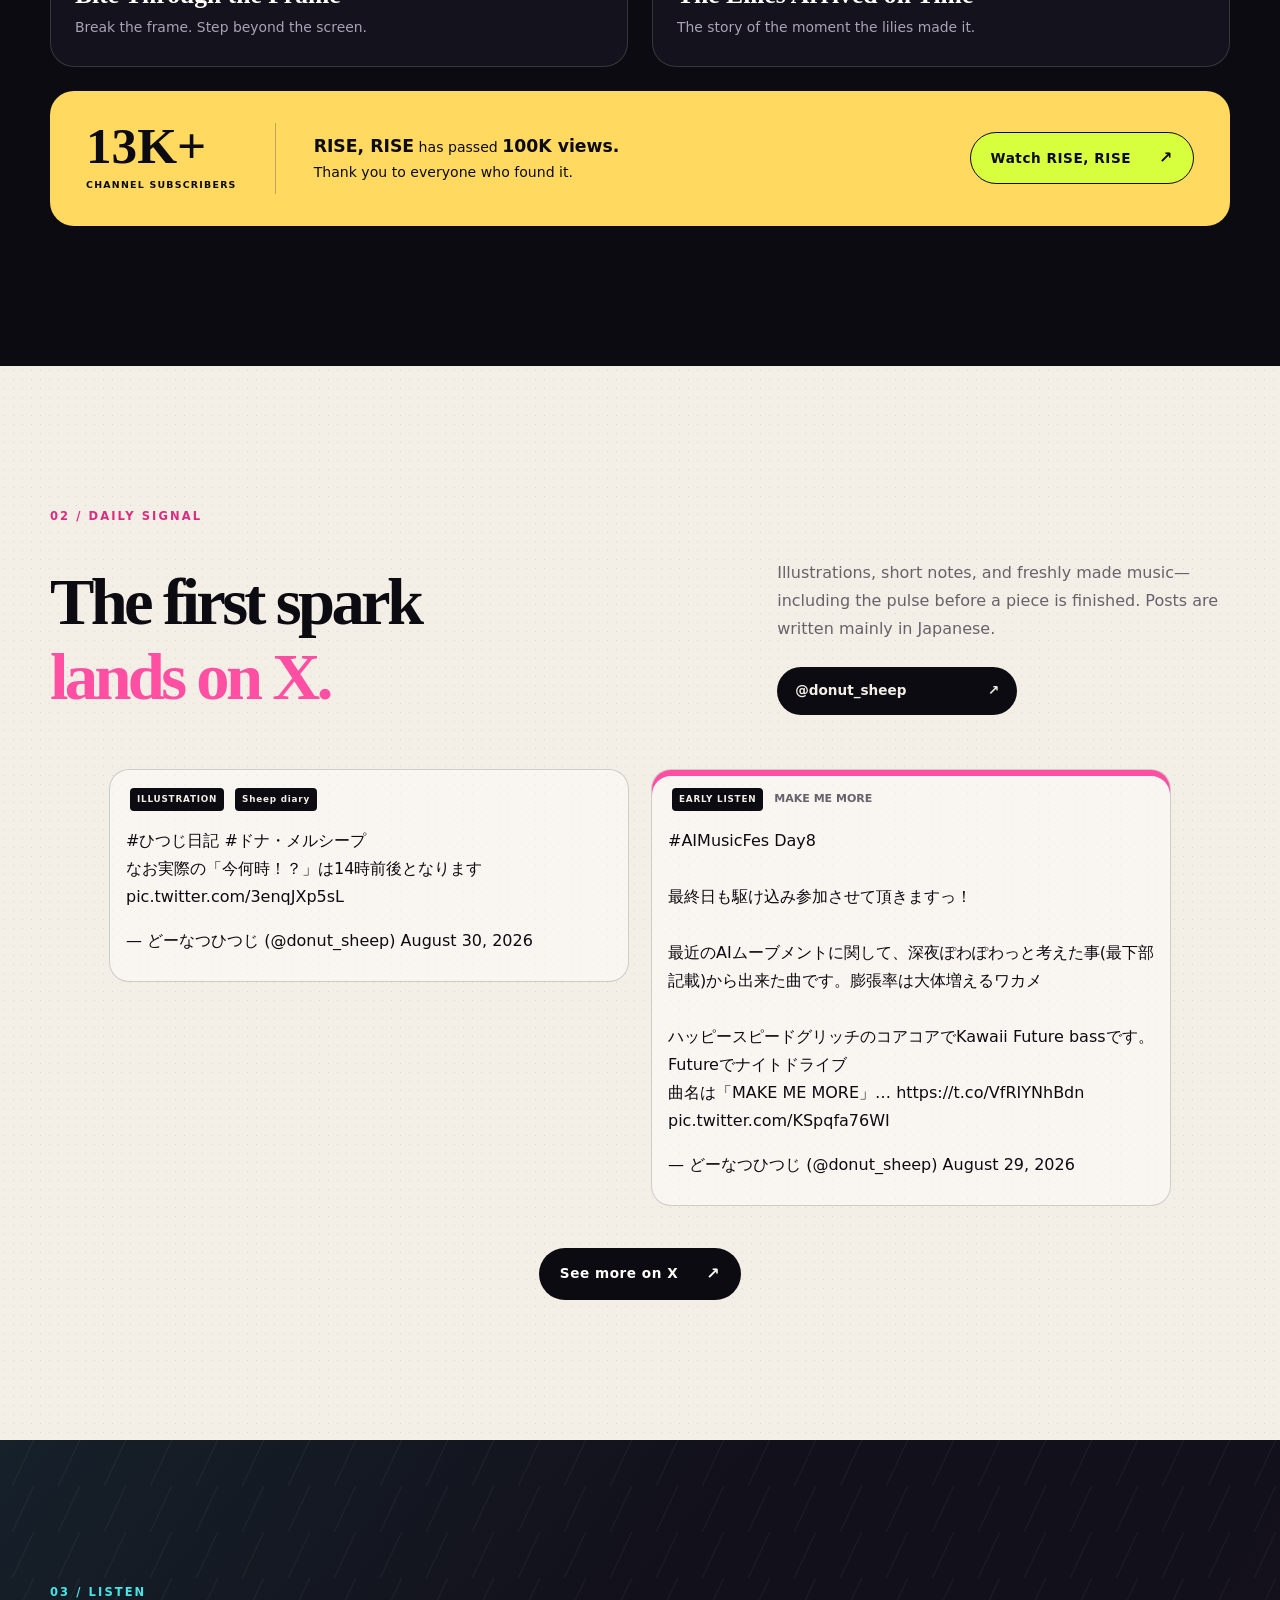
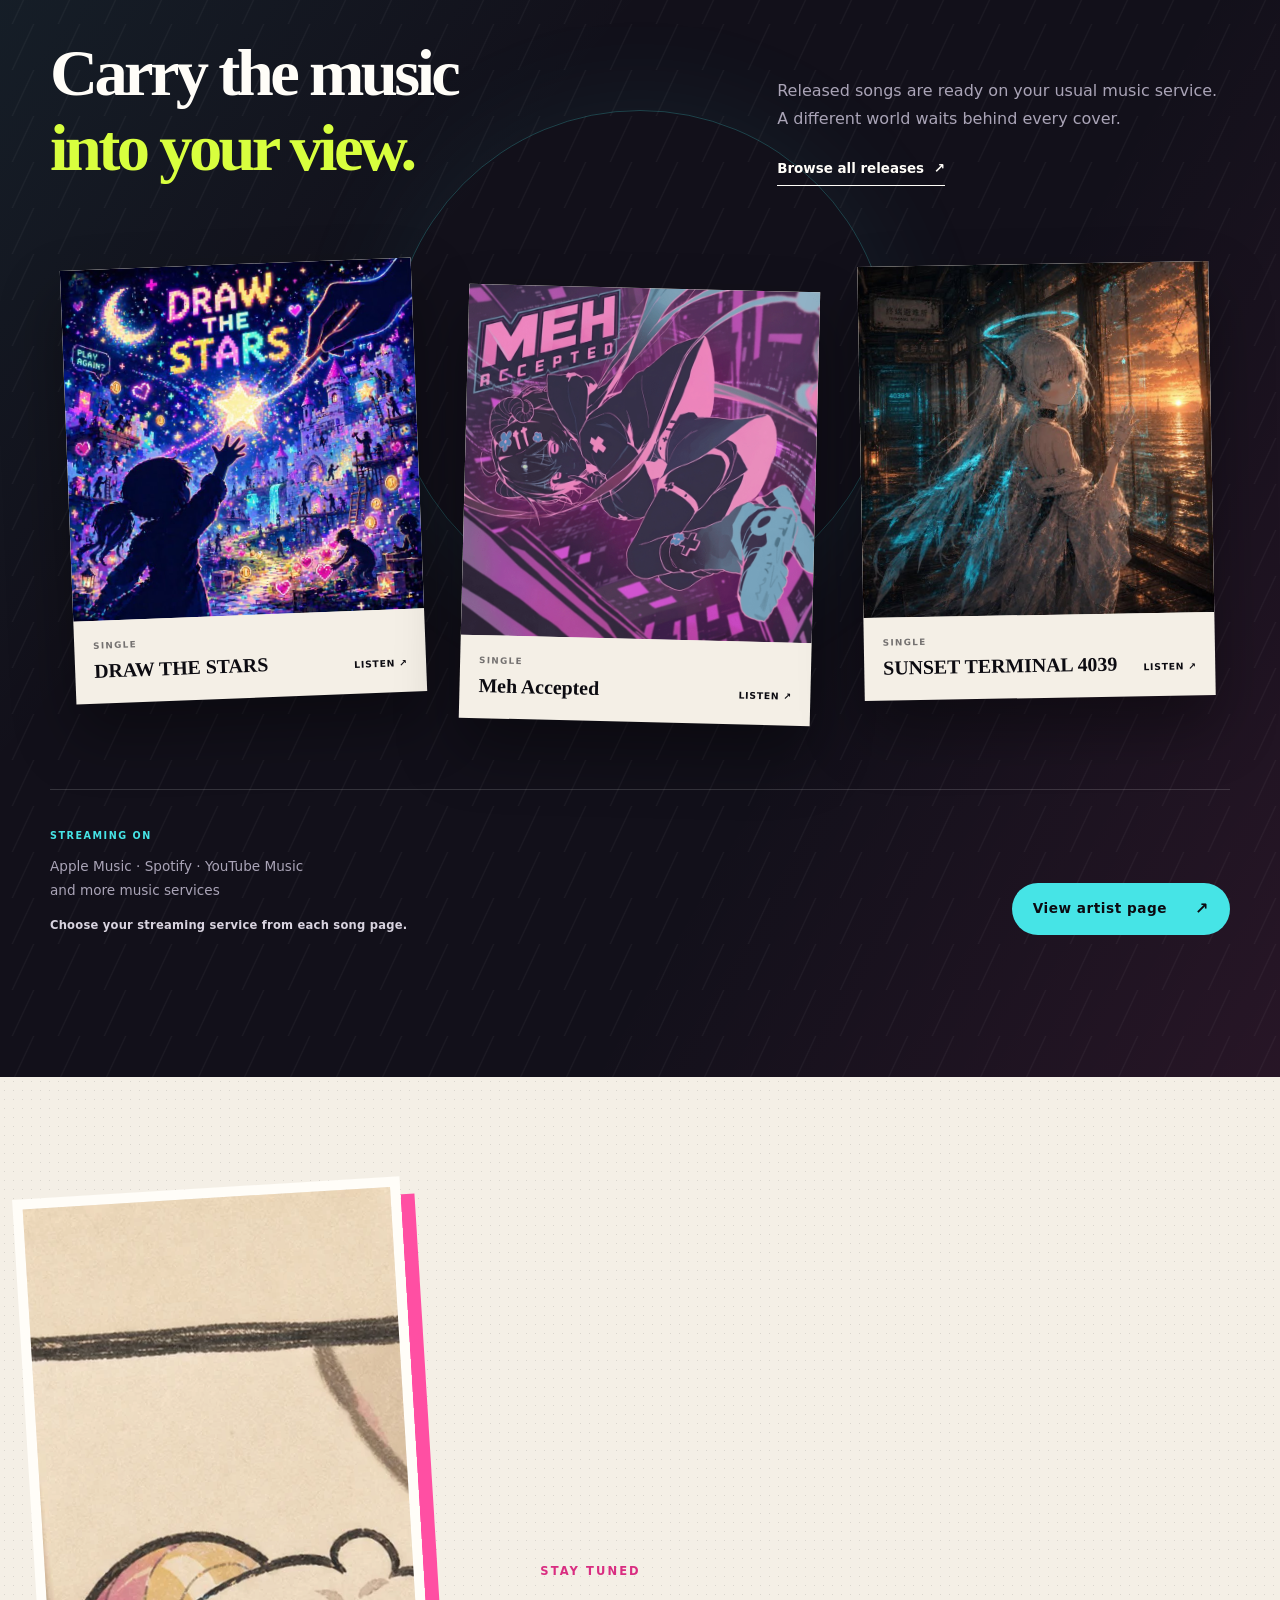
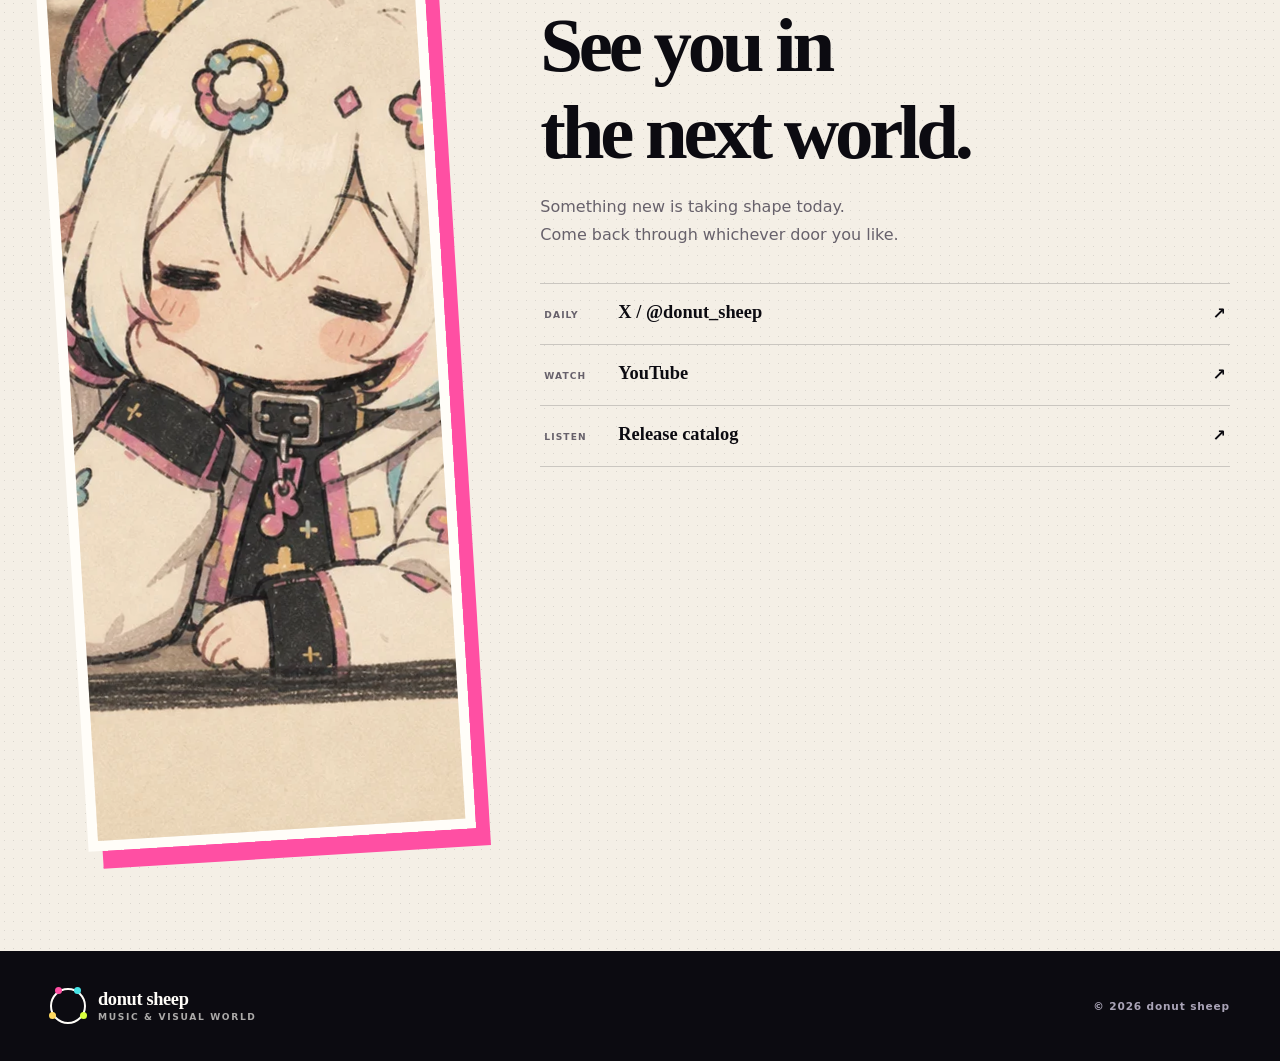
==== commit a7ef5438: "feat: add MAKE ME MORE header preview player" ====
--- a/index.html
+++ b/index.html
@@ -39,6 +39,23 @@
     gtag('js', new Date());
     gtag('config', 'AW-18249571296');
   </script>
+  <!-- Event snippet for LPページビュー/リンク飛び conversion page -->
+  <script>
+    gtag('event', 'conversion', {'send_to': 'AW-18249571296/Hz7HCKe55uocEOC3if5D'});
+
+    function gtag_report_conversion(url) {
+      var callback = function () {
+        if (typeof(url) != 'undefined') {
+          window.location = url;
+        }
+      };
+      gtag('event', 'conversion', {
+        'send_to': 'AW-18249571296/Hz7HCKe55uocEOC3if5D',
+        'event_callback': callback
+      });
+      return false;
+    }
+  </script>
   <link rel="stylesheet" href="assets/landing.css">
   <script src="assets/landing.js" defer></script>
   <script type="application/ld+json">
@@ -67,6 +84,26 @@
         <span class="brand-mark" aria-hidden="true"><span></span></span>
         <span class="brand-copy"><strong>donut sheep</strong><small>MUSIC &amp; VISUAL WORLD</small></span>
       </a>
+      <div class="header-player" data-audio-player>
+        <audio src="assets/audio/make-me-more-preview.mp3" preload="metadata" loop data-audio></audio>
+        <button class="audio-toggle" type="button" aria-label="MAKE ME MOREを再生" aria-pressed="false" data-audio-toggle>
+          <span class="audio-note" aria-hidden="true">♪</span>
+          <span class="audio-pause" aria-hidden="true"><i></i><i></i></span>
+        </button>
+        <span class="audio-track" aria-hidden="true">
+          <small data-i18n="nowPlaying">NOW PLAYING</small>
+          <strong>MAKE ME MORE</strong>
+        </span>
+        <label class="audio-volume">
+          <span aria-hidden="true">VOL</span>
+          <span class="visually-hidden" data-i18n="musicVolumeLabel">MAKE ME MOREの音量</span>
+          <input type="range" min="0" max="1" step="0.05" value="0.7" aria-label="MAKE ME MOREの音量" data-i18n-aria-label="musicVolumeLabel" data-audio-volume>
+        </label>
+        <span class="audio-toast" role="status" aria-live="polite" data-audio-toast>
+          <small data-i18n="nowPlaying">NOW PLAYING</small>
+          <strong>MAKE ME MORE</strong>
+        </span>
+      </div>
       <button class="nav-toggle" type="button" aria-label="メニューを開く" aria-expanded="false" aria-controls="site-nav" data-nav-toggle>
         <span></span><span></span>
       </button>
--- a/assets/landing.css
+++ b/assets/landing.css
@@ -42,6 +42,18 @@
 img { display: block; max-width: 100%; }
 button, input { font: inherit; }
 
+.visually-hidden {
+  position: absolute !important;
+  width: 1px !important;
+  height: 1px !important;
+  padding: 0 !important;
+  margin: -1px !important;
+  overflow: hidden !important;
+  clip: rect(0, 0, 0, 0) !important;
+  white-space: nowrap !important;
+  border: 0 !important;
+}
+
 .skip-link {
   position: fixed;
   top: 10px;
@@ -122,6 +134,150 @@
   letter-spacing: -.02em;
 }
 .brand-copy small { font-size: .57rem; font-weight: 800; letter-spacing: .18em; opacity: .66; }
+
+.header-player {
+  position: relative;
+  margin-left: auto;
+  min-width: 300px;
+  height: 48px;
+  padding: 5px 12px 5px 5px;
+  display: flex;
+  align-items: center;
+  gap: 10px;
+  color: var(--white);
+  background: rgba(255, 255, 255, .07);
+  border: 1px solid var(--line-dark);
+  border-radius: 999px;
+  box-shadow: inset 0 0 0 1px rgba(12, 11, 17, .2);
+  transition: background .2s ease, border-color .2s ease, box-shadow .2s ease;
+}
+
+.header-player.is-playing {
+  background: rgba(216, 255, 62, .1);
+  border-color: rgba(216, 255, 62, .68);
+  box-shadow: inset 0 0 0 1px rgba(216, 255, 62, .08), 0 0 24px rgba(216, 255, 62, .08);
+}
+
+.header-player audio { display: none; }
+
+.audio-toggle {
+  flex: 0 0 auto;
+  width: 36px;
+  height: 36px;
+  padding: 0;
+  display: grid;
+  place-items: center;
+  color: var(--ink);
+  background: var(--lime);
+  border: 0;
+  border-radius: 50%;
+  cursor: pointer;
+  box-shadow: 0 0 0 0 rgba(216, 255, 62, .35);
+  transition: transform .2s ease, box-shadow .2s ease, background .2s ease;
+}
+
+.audio-toggle:hover { transform: scale(1.06); }
+.audio-toggle:focus-visible { outline: 2px solid var(--cyan); outline-offset: 3px; }
+.header-player.is-playing .audio-toggle { box-shadow: 0 0 0 5px rgba(216, 255, 62, .13); }
+
+.audio-note {
+  margin: -2px 0 0 1px;
+  font: 800 1.18rem/1 Georgia, serif;
+}
+
+.audio-pause {
+  display: none;
+  align-items: center;
+  justify-content: center;
+  gap: 4px;
+}
+
+.audio-pause i { width: 3px; height: 14px; background: currentColor; border-radius: 2px; }
+.header-player.is-playing .audio-note { display: none; }
+.header-player.is-playing .audio-pause { display: flex; }
+
+.audio-track {
+  width: 118px;
+  min-width: 0;
+  display: grid;
+  gap: 2px;
+  line-height: 1;
+}
+
+.audio-track small,
+.audio-toast small {
+  color: var(--lime);
+  font-size: .46rem;
+  font-weight: 900;
+  letter-spacing: .14em;
+}
+
+.audio-track strong,
+.audio-toast strong {
+  overflow: hidden;
+  font: 700 .7rem/1.15 Georgia, "Times New Roman", serif;
+  letter-spacing: .035em;
+  text-overflow: ellipsis;
+  white-space: nowrap;
+}
+
+.audio-volume {
+  display: flex;
+  align-items: center;
+  gap: 7px;
+  color: rgba(255, 253, 248, .62);
+}
+
+.audio-volume > span:not(.visually-hidden) {
+  font-size: .43rem;
+  font-weight: 900;
+  letter-spacing: .1em;
+}
+
+.audio-volume input {
+  width: 70px;
+  height: 18px;
+  padding: 0;
+  appearance: none;
+  -webkit-appearance: none;
+  background: transparent;
+  cursor: pointer;
+}
+
+.audio-volume input::-webkit-slider-runnable-track {
+  height: 3px;
+  background: rgba(255, 253, 248, .28);
+  border-radius: 999px;
+}
+
+.audio-volume input::-webkit-slider-thumb {
+  width: 11px;
+  height: 11px;
+  margin-top: -4px;
+  appearance: none;
+  -webkit-appearance: none;
+  background: var(--white);
+  border: 2px solid var(--ink);
+  border-radius: 50%;
+}
+
+.audio-volume input::-moz-range-track {
+  height: 3px;
+  background: rgba(255, 253, 248, .28);
+  border: 0;
+  border-radius: 999px;
+}
+
+.audio-volume input::-moz-range-thumb {
+  width: 9px;
+  height: 9px;
+  background: var(--white);
+  border: 2px solid var(--ink);
+  border-radius: 50%;
+}
+
+.audio-volume input:focus-visible { outline: 2px solid var(--cyan); outline-offset: 3px; border-radius: 999px; }
+.audio-toast { display: none; }
 
 .site-nav { display: flex; align-items: center; gap: 28px; }
 .site-nav > a { font-size: .77rem; font-weight: 700; letter-spacing: .06em; opacity: .76; transition: opacity .2s ease, color .2s ease; }
@@ -502,6 +658,37 @@
 @media (max-width: 860px) {
   :root { --shell: min(100% - 32px, 680px); }
   .site-header { height: 72px; }
+  .nav-shell { gap: 12px; }
+  .header-player { min-width: 0; margin-left: auto; }
+  .audio-track { display: none; }
+  .audio-toast {
+    position: absolute;
+    top: calc(100% + 12px);
+    left: 0;
+    width: max-content;
+    max-width: min(220px, calc(100vw - 32px));
+    padding: 10px 14px;
+    display: grid;
+    gap: 4px;
+    color: var(--white);
+    background: rgba(12, 11, 17, .94);
+    border: 1px solid rgba(216, 255, 62, .55);
+    border-radius: 12px;
+    box-shadow: 0 12px 30px rgba(0, 0, 0, .28);
+    opacity: 0;
+    pointer-events: none;
+    transform: translateY(-6px);
+    transition: opacity .2s ease, transform .2s ease;
+  }
+  .audio-toast::before {
+    content: "";
+    position: absolute;
+    bottom: 100%;
+    left: 18px;
+    border: 6px solid transparent;
+    border-bottom-color: rgba(216, 255, 62, .55);
+  }
+  .header-player.show-track-toast .audio-toast { opacity: 1; transform: none; }
   .nav-toggle { display: block; z-index: 3; }
   .site-nav {
     position: fixed;
@@ -546,7 +733,16 @@
 @media (max-width: 620px) {
   :root { --shell: calc(100vw - 24px); --radius: 18px; }
   html { scroll-padding-top: 72px; }
-  .brand-copy small { letter-spacing: .1em; }
+  .brand { gap: 8px; }
+  .brand-mark { width: 32px; height: 32px; }
+  .brand-copy strong { font-size: .95rem; }
+  .brand-copy small { display: none; }
+  .header-player { height: 44px; padding: 4px 9px 4px 4px; gap: 8px; }
+  .audio-toggle { width: 34px; height: 34px; }
+  .audio-volume { gap: 0; }
+  .audio-volume > span:not(.visually-hidden) { display: none; }
+  .audio-volume input { width: 58px; }
+  .nav-toggle { width: 42px; height: 42px; }
   .hero { padding: 104px 0 86px; }
   .eyebrow { font-size: .62rem; }
   .hero h1 { font-size: clamp(2.45rem, 11vw, 3rem); }
